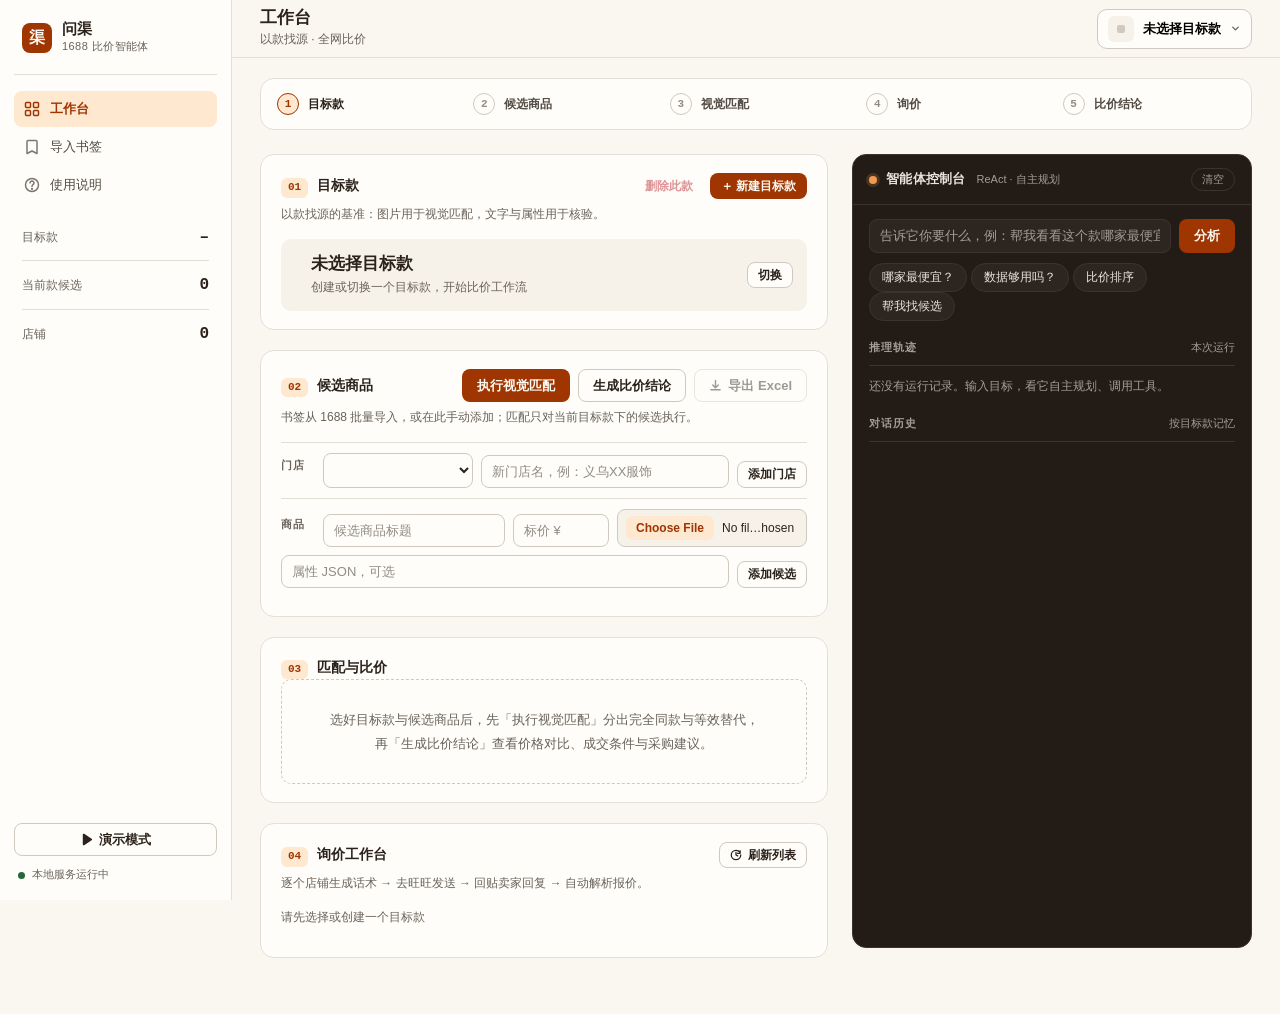
==== app/web/index.html @ e55020c5 "报价履约字段：现货状态 + 发货时效全链路 - Quote 新增 stock_status(in_stock/pre_sale/custom/unknown) 与 lead_time_hours；  " ====
<!DOCTYPE html>
<html lang="zh-CN">
<head>
<meta charset="utf-8">
<meta name="viewport" content="width=device-width, initial-scale=1">
<title>问渠 · 1688 比价智能体</title>
<style>
/* ============ 设计令牌：暖纸 / 暖墨 / 赭金 ============ */
:root {
  --paper:        oklch(97.8% 0.009 85);
  --surface:      oklch(99.3% 0.005 85);
  --surface-2:    oklch(96.3% 0.012 85);
  --ink:          oklch(26% 0.018 60);
  --ink-2:        oklch(42% 0.016 65);
  --muted:        oklch(50% 0.014 70);
  --faint:        oklch(64% 0.012 75);
  --border:       oklch(90.5% 0.013 80);
  --border-strong:oklch(84% 0.016 78);

  --accent:       oklch(56% 0.17 42);
  --accent-deep:  oklch(48% 0.15 40);
  --accent-soft:  oklch(94.5% 0.04 72);

  --gold-deep:    oklch(50% 0.11 75);
  --gold-soft:    oklch(94% 0.05 85);
  --ochre-deep:   oklch(50% 0.10 62);
  --ochre-soft:   oklch(94% 0.045 80);
  --leaf-deep:    oklch(46% 0.10 152);
  --leaf-soft:    oklch(93.5% 0.05 152);
  --danger:       oklch(50% 0.19 25);
  --danger-soft:  oklch(94% 0.05 25);

  --console-bg:     oklch(23% 0.014 60);
  --console-surface:oklch(27.5% 0.015 60);
  --console-border: oklch(33% 0.014 60);
  --console-ink:    oklch(92% 0.01 80);
  --console-muted:  oklch(70% 0.012 75);
  --console-accent: oklch(76% 0.14 58);

  --font-sans:  -apple-system, BlinkMacSystemFont, "Segoe UI", "PingFang SC", "Hiragino Sans GB", "Microsoft YaHei", "Noto Sans SC", sans-serif;
  --font-serif: "Noto Serif SC", "Source Han Serif SC", "Songti SC", "STSong", Georgia, "Times New Roman", serif;
  --font-mono:  "IBM Plex Mono", "SF Mono", ui-monospace, "Cascadia Mono", Consolas, "Courier New", monospace;

  --r-s: 6px; --r-m: 10px; --r-l: 14px;
  --shadow: 0 1px 2px oklch(26% 0.018 60 / .05), 0 4px 16px oklch(26% 0.018 60 / .06);
}

* { box-sizing: border-box; }
[hidden] { display: none !important; }
html { -webkit-font-smoothing: antialiased; text-rendering: optimizeLegibility; }
body {
  margin: 0; font-family: var(--font-sans); font-size: 14px; line-height: 1.6;
  background: var(--paper); color: var(--ink);
}
::selection { background: var(--accent-soft); }
:focus-visible { outline: 2px solid var(--accent); outline-offset: 2px; border-radius: 4px; }

/* ============ 侧栏 ============ */
.sidebar {
  position: fixed; inset: 0 auto 0 0; width: 232px; z-index: 40;
  background: var(--surface); border-right: 1px solid var(--border);
  display: flex; flex-direction: column; padding: 20px 14px 16px;
}
.brand { display: flex; align-items: center; gap: 10px; padding: 0 8px 18px; border-bottom: 1px solid var(--border); }
.brand-mark {
  width: 30px; height: 30px; border-radius: 8px; background: var(--accent-deep);
  color: oklch(98% 0.01 85); font-family: var(--font-serif); font-weight: 700; font-size: 16px;
  display: grid; place-items: center; flex: none;
}
.brand-name { font-size: 15px; font-weight: 700; letter-spacing: .01em; line-height: 1.2; }
.brand-sub { font-size: 11px; color: var(--muted); letter-spacing: .04em; }

.nav { display: flex; flex-direction: column; gap: 2px; margin-top: 16px; }
.nav-tab {
  display: flex; align-items: center; gap: 10px; width: 100%;
  padding: 9px 10px; border: 0; border-radius: 8px; background: none;
  font-family: var(--font-sans); font-size: 13px; color: var(--ink-2);
  cursor: pointer; text-align: left; transition: background .15s ease-out, color .15s ease-out;
}
.nav-tab svg { flex: none; opacity: .75; }
.nav-tab:hover { background: var(--surface-2); color: var(--ink); }
.nav-tab.active { background: var(--accent-soft); color: var(--accent-deep); font-weight: 600; }
.nav-tab.active svg { opacity: 1; }

.side-stats { margin-top: 22px; padding: 0 8px; display: grid; gap: 12px; }
.side-stat { display: flex; justify-content: space-between; align-items: baseline; padding-bottom: 10px; border-bottom: 1px solid var(--border); }
.side-stat:last-child { border-bottom: 0; padding-bottom: 0; }
.side-stat .k { font-size: 12px; color: var(--muted); }
.side-stat .v { font-family: var(--font-mono); font-size: 16px; font-weight: 600; font-variant-numeric: tabular-nums; }

.side-foot { margin-top: auto; display: grid; gap: 10px; }
.side-status { display: flex; align-items: center; gap: 7px; font-size: 11px; color: var(--muted); padding: 0 4px; }
.side-status .dot { width: 7px; height: 7px; border-radius: 50%; background: var(--leaf-deep); flex: none; }

/* ============ 主区骨架 ============ */
.main { margin-left: 232px; min-height: 100vh; display: flex; flex-direction: column; }
.topbar {
  position: sticky; top: 0; z-index: 30;
  display: flex; align-items: center; gap: 16px;
  height: 58px; padding: 0 28px;
  background: var(--paper); border-bottom: 1px solid var(--border);
}
.page-title { font-family: var(--font-serif); font-size: 17px; font-weight: 700; line-height: 1.2; }
.page-sub { font-size: 12px; color: var(--muted); margin-top: 1px; }
.topbar-right { margin-left: auto; display: flex; align-items: center; gap: 10px; }

/* 目标款切换器 */
.switcher { position: relative; }
.switcher-btn {
  display: flex; align-items: center; gap: 9px; max-width: 300px;
  background: var(--surface); border: 1px solid var(--border-strong); border-radius: var(--r-m);
  padding: 6px 10px; cursor: pointer; font-family: var(--font-sans);
  transition: border-color .15s ease-out;
}
.switcher-btn:hover { border-color: var(--accent); }
.switcher-thumb { width: 26px; height: 26px; border-radius: var(--r-s); overflow: hidden; background: var(--surface-2); flex: none; display: grid; place-items: center; }
.switcher-thumb img { width: 100%; height: 100%; object-fit: cover; }
.switcher-thumb i { width: 8px; height: 8px; border-radius: 2px; background: var(--border-strong); }
.switcher-name { font-size: 13px; font-weight: 600; white-space: nowrap; overflow: hidden; text-overflow: ellipsis; }
.switcher-caret { color: var(--muted); flex: none; }
.switcher-pop {
  position: absolute; top: calc(100% + 6px); right: 0; width: 320px; max-height: 380px; overflow: auto;
  background: var(--surface); border: 1px solid var(--border-strong); border-radius: var(--r-l);
  box-shadow: var(--shadow); padding: 6px; display: none; z-index: 50;
}
.switcher-pop.open { display: block; }
.ts-option {
  display: flex; align-items: center; gap: 10px; width: 100%;
  padding: 8px; border: 0; border-radius: 8px; background: none; cursor: pointer;
  font-family: var(--font-sans); text-align: left;
}
.ts-option:hover { background: var(--surface-2); }
.ts-option.on { background: var(--accent-soft); }
.ts-thumb { width: 34px; height: 34px; border-radius: var(--r-s); overflow: hidden; background: var(--surface-2); flex: none; display: grid; place-items: center; }
.ts-thumb img { width: 100%; height: 100%; object-fit: cover; }
.ts-thumb i { width: 9px; height: 9px; border-radius: 2px; background: var(--border-strong); }
.ts-name { font-size: 13px; font-weight: 600; flex: 1; white-space: nowrap; overflow: hidden; text-overflow: ellipsis; }
.ts-meta { font-size: 11px; color: var(--muted); flex: none; }
.ts-empty { padding: 14px; text-align: center; font-size: 12px; color: var(--muted); }
.ts-new { width: 100%; margin-top: 4px; }

/* ============ 流程步骤条 ============ */
.pipeline {
  display: flex; gap: 4px; margin: 20px 28px 0; padding: 6px;
  background: var(--surface); border: 1px solid var(--border); border-radius: var(--r-l);
}
.pipeline.is-hidden { display: none; }
.pipe-step {
  flex: 1; display: flex; align-items: center; gap: 9px; min-width: 0;
  padding: 8px 10px; border: 0; border-radius: var(--r-m); background: none;
  cursor: pointer; font-family: var(--font-sans); text-align: left;
  transition: background .15s ease-out;
}
.pipe-step:hover { background: var(--surface-2); }
.pipe-num {
  width: 22px; height: 22px; border-radius: 50%; flex: none;
  display: grid; place-items: center; font-family: var(--font-mono); font-size: 11px; font-weight: 600;
  border: 1.5px solid var(--border-strong); color: var(--faint);
}
.pipe-step.done .pipe-num { background: var(--accent-deep); border-color: var(--accent-deep); color: oklch(98% 0.01 85); }
.pipe-step.active .pipe-num { border-color: var(--accent-deep); color: var(--accent-deep); background: var(--accent-soft); }
.pipe-label { font-size: 12px; font-weight: 600; color: var(--ink-2); white-space: nowrap; }
.pipe-step.done .pipe-label, .pipe-step.active .pipe-label { color: var(--ink); }
.pipe-count { font-family: var(--font-mono); font-size: 11px; color: var(--muted); background: var(--surface-2); border-radius: var(--r-s); padding: 0 6px; font-variant-numeric: tabular-nums; }
.pipe-step.done .pipe-count { background: var(--accent-soft); color: var(--accent-deep); }

/* ============ 内容区 ============ */
.content { padding: 24px 28px 56px; flex: 1; }
.tab-content { display: none; }
.tab-content.active { display: block; animation: fade-in .18s ease-out; }
@keyframes fade-in { from { opacity: 0; transform: translateY(4px); } to { opacity: 1; transform: none; } }

.workbench-grid { display: grid; grid-template-columns: minmax(0, 1fr) 400px; gap: 24px; align-items: start; }
.work-col { display: grid; gap: 20px; min-width: 0; }

/* 工作分区 */
.zone { background: var(--surface); border: 1px solid var(--border); border-radius: var(--r-l); padding: 18px 20px; }
.zone-head { display: flex; align-items: center; gap: 12px; flex-wrap: wrap; }
.zone-title { display: flex; align-items: baseline; gap: 9px; font-size: 14px; font-weight: 700; }
.zone-index { font-family: var(--font-mono); font-size: 11px; font-weight: 600; color: var(--accent-deep); background: var(--accent-soft); border-radius: var(--r-s); padding: 1px 7px; }
.zone-actions { margin-left: auto; display: flex; gap: 8px; flex-wrap: wrap; }
.zone-hint { margin: 6px 0 14px; font-size: 12px; color: var(--muted); }

/* 目标款 */
.target-current { display: flex; align-items: center; gap: 16px; padding: 14px; background: var(--surface-2); border-radius: var(--r-m); }
.target-preview { flex: none; }
.target-preview .thumb { width: 60px; height: 60px; border-radius: 8px; object-fit: cover; border: 1px solid var(--border); display: block; }
.target-info { flex: 1; min-width: 0; }
.target-name { font-family: var(--font-serif); font-size: 17px; font-weight: 700; line-height: 1.3; }
.target-meta { font-size: 12px; color: var(--muted); margin-top: 3px; overflow: hidden; display: -webkit-box; -webkit-line-clamp: 2; -webkit-box-orient: vertical; }
.target-actions { display: flex; gap: 8px; flex: none; }

.nt-form { margin-top: 14px; border-top: 1px dashed var(--border-strong); padding-top: 16px; }
.nt-grid { display: grid; grid-template-columns: repeat(4, 1fr); gap: 12px; }
.nt-grid .span2 { grid-column: span 2; }
.nt-actions { display: flex; gap: 8px; margin-top: 14px; }

/* 表单 */
.field label, .row-label { display: block; font-size: 11px; font-weight: 600; letter-spacing: .05em; color: var(--muted); margin-bottom: 5px; }
input, textarea, select {
  width: 100%; padding: 8px 10px; font-family: var(--font-sans); font-size: 13px;
  color: var(--ink); background: var(--surface); border: 1px solid var(--border-strong); border-radius: 8px;
  transition: border-color .15s ease-out, box-shadow .15s ease-out;
}
input:focus, textarea:focus, select:focus { outline: none; border-color: var(--accent); box-shadow: 0 0 0 3px var(--accent-soft); }
input::placeholder, textarea::placeholder { color: var(--faint); }
input[type="file"] { padding: 6px 8px; font-size: 12px; background: var(--surface-2); }
input[type="file"]::file-selector-button {
  font-family: var(--font-sans); font-size: 12px; font-weight: 600; color: var(--accent-deep);
  background: var(--accent-soft); border: 0; border-radius: 6px; padding: 5px 10px; margin-right: 8px; cursor: pointer;
}
textarea { resize: vertical; }

.sub-row { display: flex; align-items: flex-end; gap: 8px; flex-wrap: wrap; padding: 10px 0; border-top: 1px solid var(--border); }
.sub-row:first-of-type { border-top: 0; }
.sub-row .row-label { padding-bottom: 8px; flex: none; width: 34px; }
.sub-row .grow { flex: 1; min-width: 130px; }
.sub-row .w-90 { width: 96px; flex: none; }
.sub-row .w-180 { width: 190px; flex: none; }
.sub-row select { width: auto; min-width: 150px; flex: none; }

/* 按钮 */
.btn {
  display: inline-flex; align-items: center; gap: 6px; justify-content: center;
  font-family: var(--font-sans); font-size: 13px; font-weight: 600; line-height: 1.2;
  padding: 8px 14px; border-radius: 8px; border: 1px solid transparent; cursor: pointer;
  transition: background .15s ease-out, border-color .15s ease-out, color .15s ease-out, opacity .15s ease-out;
  white-space: nowrap;
}
.btn.sm { padding: 5px 10px; font-size: 12px; }
.btn.primary { background: var(--accent-deep); color: oklch(98% 0.01 85); }
.btn.primary:hover { background: color-mix(in oklch, var(--accent-deep) 88%, black); }
.btn.default { background: var(--surface); border-color: var(--border-strong); color: var(--ink); }
.btn.default:hover { background: var(--surface-2); border-color: var(--muted); }
.btn.ghost { background: var(--accent-soft); color: var(--accent-deep); }
.btn.ghost:hover { background: color-mix(in oklch, var(--accent-soft) 80%, var(--accent)); }
.btn.danger-text { background: none; color: var(--danger); padding-left: 8px; padding-right: 8px; }
.btn.danger-text:hover { background: var(--danger-soft); }
.btn:disabled { opacity: .45; cursor: default; pointer-events: none; }

/* 进度 */
#progress { margin-top: 14px; }
.progress-track { background: var(--surface-2); border-radius: 99px; height: 6px; overflow: hidden; }
#progress-bar { background: var(--accent); height: 100%; width: 0%; transition: width .3s ease-out; border-radius: 99px; }
#progress-text { font-family: var(--font-mono); font-size: 11px; color: var(--muted); margin-top: 6px; font-variant-numeric: tabular-nums; }

/* 空状态 */
.empty {
  border: 1.5px dashed var(--border-strong); border-radius: var(--r-m);
  padding: 28px 20px; text-align: center; font-size: 13px; color: var(--muted); line-height: 1.8;
}

/* 表格（匹配结果 / 比价 / 询价共用） */
table { width: 100%; border-collapse: collapse; font-size: 13px; }
th, td { text-align: left; padding: 9px 10px; border-bottom: 1px solid var(--border); vertical-align: top; }
th { font-size: 11px; font-weight: 600; letter-spacing: .05em; color: var(--muted); white-space: nowrap; }
tr:last-child td { border-bottom: 0; }
tbody tr:hover { background: var(--surface-2); }
td { font-variant-numeric: tabular-nums; }

/* 匹配结果分组 */
.match-col { margin-top: 16px; }
.match-col:first-child { margin-top: 4px; }
.match-col h3 { font-size: 13px; margin: 0 0 8px; display: flex; align-items: center; gap: 8px; }
.match-col h3 .n { font-family: var(--font-mono); font-size: 11px; color: var(--muted); }
.match-card { display: flex; gap: 12px; align-items: flex-start; border: 1px solid var(--border); border-radius: var(--r-m); padding: 10px 12px; margin-bottom: 8px; background: var(--surface); transition: border-color .15s ease-out; }
.match-card:hover { border-color: var(--border-strong); }
.match-card img { width: 56px; height: 56px; object-fit: cover; border-radius: 8px; flex: none; border: 1px solid var(--border); }
.match-card .info { flex: 1; min-width: 0; }
.match-card .shop { font-weight: 600; font-size: 13px; display: flex; align-items: center; gap: 8px; flex-wrap: wrap; }
.match-card .shop .price { font-family: var(--font-mono); color: var(--accent-deep); font-weight: 700; }
.match-card .reason { color: var(--muted); font-size: 12px; margin-top: 5px; line-height: 1.7; }

.tag { display: inline-block; font-size: 11px; font-weight: 600; padding: 1px 8px; border-radius: var(--r-s); flex: none; }
.tag.exact { background: var(--gold-soft); color: var(--gold-deep); }
.tag.equiv { background: var(--ochre-soft); color: var(--ochre-deep); }
.tag.other { background: var(--surface-2); color: var(--muted); }

/* 比价表 */
.cmp-best td { background: var(--accent-soft); }
.cmp-best td:first-child { box-shadow: inset 3px 0 0 var(--accent-deep); }
.cmp-badge { display: inline-block; padding: 2px 9px; border-radius: 99px; font-size: 11px; font-weight: 600; white-space: nowrap; }
.cmp-badge.ok { background: var(--leaf-soft); color: var(--leaf-deep); }
.cmp-badge.warn { background: var(--ochre-soft); color: var(--ochre-deep); }
.cmp-cond { font-family: var(--font-mono); font-size: 11.5px; line-height: 1.9; color: var(--ink-2); }

/* 状态药丸（询价） */
.status { display: inline-block; font-size: 11px; font-weight: 600; padding: 2px 10px; border-radius: 99px; white-space: nowrap; }
.status.pending { background: var(--surface-2); color: var(--muted); }
.status.draft { background: var(--accent-soft); color: var(--accent-deep); }
.status.sent { background: var(--ochre-soft); color: var(--ochre-deep); }
.status.replied { background: var(--gold-soft); color: var(--gold-deep); }
.status.quoted { background: var(--leaf-soft); color: var(--leaf-deep); }
.status.closed { background: var(--surface-2); color: var(--faint); }

pre { background: var(--surface-2); border: 1px solid var(--border); border-radius: 8px; padding: 10px 12px; font-family: var(--font-mono); font-size: 12px; line-height: 1.7; overflow: auto; white-space: pre-wrap; word-break: break-word; margin: 0; color: var(--ink-2); }
.muted { color: var(--muted); font-size: 12px; }
code { font-family: var(--font-mono); }

/* ============ 智能体控制台（深色终端） ============ */
.console {
  position: sticky; top: 82px;
  height: calc(100vh - 106px);
  display: flex; flex-direction: column;
  background: var(--console-bg); border: 1px solid var(--console-border); border-radius: var(--r-l);
  overflow: hidden;
}
.console-head {
  display: flex; align-items: center; gap: 9px;
  padding: 13px 16px; border-bottom: 1px solid var(--console-border); flex: none;
}
.console-dot { width: 8px; height: 8px; border-radius: 50%; background: var(--console-accent); flex: none; box-shadow: 0 0 0 3px oklch(76% 0.14 58 / .18); }
.console-title { font-size: 13px; font-weight: 700; color: var(--console-ink); letter-spacing: .02em; }
.console-sub { font-size: 11px; color: var(--console-muted); font-weight: 400; margin-left: 2px; }
.console-clear {
  margin-left: auto; font-family: var(--font-sans); font-size: 11px; color: var(--console-muted);
  background: none; border: 1px solid var(--console-border); border-radius: 99px; padding: 3px 10px; cursor: pointer;
  transition: color .15s ease-out, border-color .15s ease-out;
}
.console-clear:hover { color: var(--console-ink); border-color: var(--console-muted); }

.console-body { flex: 1; overflow-y: auto; padding: 14px 16px 18px; scrollbar-width: thin; scrollbar-color: var(--console-border) transparent; }
.console-body::-webkit-scrollbar { width: 8px; }
.console-body::-webkit-scrollbar-thumb { background: var(--console-border); border-radius: 4px; }

.console-goal { display: flex; gap: 8px; }
.console-goal input {
  flex: 1; background: var(--console-surface); border: 1px solid var(--console-border);
  color: var(--console-ink); font-size: 13px;
}
.console-goal input::placeholder { color: var(--console-muted); }
.console-goal input:focus { border-color: var(--console-accent); box-shadow: 0 0 0 3px oklch(76% 0.14 58 / .15); }
.console-goal .btn.primary { flex: none; }

.console-chips { margin-top: 10px; }
.chip {
  display: inline-block; background: var(--console-surface); color: var(--console-ink);
  border: 1px solid var(--console-border); border-radius: 99px; padding: 4px 12px;
  font-size: 12px; cursor: pointer; transition: border-color .15s ease-out, color .15s ease-out;
}
.chip:hover { border-color: var(--console-accent); color: var(--console-accent); }

.console-sec {
  display: flex; align-items: baseline; gap: 8px;
  font-size: 11px; font-weight: 600; letter-spacing: .08em; color: var(--console-muted);
  margin: 18px 0 10px; padding-bottom: 8px; border-bottom: 1px solid var(--console-border);
}
.console-sec .console-sec-sub { font-weight: 400; letter-spacing: 0; margin-left: auto; }

#agent-trace:empty::after { content: "还没有运行记录。输入目标，看它自主规划、调用工具。"; display: block; font-size: 12px; color: var(--console-muted); line-height: 1.8; }

.trace-step { border-left: 2px solid var(--console-accent); padding: 2px 0 2px 12px; margin-bottom: 14px; animation: fade-in .2s ease-out; }
.trace-step .rnd { font-family: var(--font-mono); font-size: 10px; font-weight: 700; color: var(--console-accent); letter-spacing: .1em; }
.trace-label { display: inline-block; font-family: var(--font-mono); font-size: 10px; font-weight: 700; color: var(--console-muted); letter-spacing: .12em; margin-right: 8px; }
.trace-thought { color: var(--console-ink); margin: 6px 0; font-size: 13px; line-height: 1.75; }
.trace-tool { font-family: var(--font-mono); font-size: 12px; color: var(--console-accent); background: var(--console-surface); border: 1px solid var(--console-border); border-radius: var(--r-s); padding: 4px 10px; margin: 6px 0; display: inline-block; }
.trace-tool .raw { color: var(--console-muted); margin-left: 6px; }
.trace-args { font-family: var(--font-mono); font-size: 11px; color: var(--console-muted); margin: 4px 0; word-break: break-all; }
.trace-obs { background: var(--console-surface); border: 1px solid var(--console-border); border-radius: var(--r-s); padding: 8px 10px; font-family: var(--font-mono); font-size: 11px; line-height: 1.7; color: var(--console-muted); max-height: 160px; overflow: auto; white-space: pre-wrap; word-break: break-all; margin-top: 6px; }
.agent-final { background: color-mix(in oklch, var(--console-accent) 12%, var(--console-bg)); border: 1px solid color-mix(in oklch, var(--console-accent) 35%, var(--console-bg)); border-radius: var(--r-m); padding: 12px 14px; margin-top: 6px; }
.agent-final .trace-label { color: var(--console-accent); }
.agent-final .final-body { color: var(--console-ink); font-size: 13px; line-height: 1.8; margin-top: 6px; }
.trace-usage { font-family: var(--font-mono); font-size: 11px; color: var(--console-muted); margin-top: 10px; }

/* Markdown 渲染（深色底） */
.md-h { font-weight: 700; margin: 10px 0 4px; color: var(--console-ink); }
.md-pre { background: var(--console-surface); border: 1px solid var(--console-border); border-radius: var(--r-s); padding: 8px 10px; overflow: auto; font-size: 12px; margin: 6px 0; color: var(--console-ink); }
.md-code { background: var(--console-surface); color: var(--console-accent); padding: 1px 6px; border-radius: 4px; font-size: 12px; }
a { color: var(--accent); }
.agent-final a, .trace-thought a { color: var(--console-accent); }
table.md-tbl { margin: 8px 0; font-size: 12px; }
table.md-tbl th { color: var(--console-muted); border-bottom: 1px solid var(--console-border); }
table.md-tbl td { border-bottom: 1px solid var(--console-border); color: var(--console-ink); }

/* 历史 */
.hist-item { border-bottom: 1px solid var(--console-border); padding: 8px 0; }
.hist-item:last-child { border-bottom: 0; }
.hist-summary { cursor: pointer; font-size: 12px; color: var(--console-ink); list-style: none; display: flex; align-items: baseline; gap: 8px; }
.hist-summary::-webkit-details-marker { display: none; }
.hist-summary::before { content: "▸"; color: var(--console-muted); font-size: 10px; transition: transform .15s ease-out; flex: none; }
.hist-item[open] .hist-summary::before { transform: rotate(90deg); }
.hist-goal { font-weight: 600; overflow: hidden; white-space: nowrap; text-overflow: ellipsis; }
.hist-meta { font-family: var(--font-mono); font-size: 10px; color: var(--console-muted); flex: none; margin-left: auto; }
.hist-body { font-size: 12px; color: var(--console-muted); padding: 8px 0 4px 14px; line-height: 1.8; white-space: pre-wrap; }

/* ============ 导入 / 说明页 ============ */
.page { max-width: 780px; }
.page-head h2 { font-family: var(--font-serif); font-size: 24px; font-weight: 700; margin: 8px 0 6px; }
.page-head p { font-size: 13px; color: var(--muted); margin: 0 0 8px; max-width: 62ch; }

.guide { margin-top: 20px; }
.guide-step { display: grid; grid-template-columns: 56px 1fr; gap: 18px; padding: 22px 0; border-bottom: 1px solid var(--border); }
.guide-step:last-child { border-bottom: 0; }
.guide-num { font-family: var(--font-serif); font-size: 30px; font-weight: 700; color: var(--accent-deep); line-height: 1; }
.guide-step h3 { font-size: 14px; font-weight: 700; margin: 2px 0 8px; }
.guide-step p { font-size: 13px; color: var(--ink-2); margin: 6px 0; line-height: 1.8; }
.guide-step .muted { font-size: 12px; }
.guide-step select { max-width: 340px; }
.guide-step textarea { margin-top: 8px; }

.bm-btn {
  display: inline-flex; align-items: center; gap: 8px; margin: 6px 0 4px;
  background: var(--accent-deep); color: oklch(98% 0.01 85); text-decoration: none;
  font-size: 13px; font-weight: 600; padding: 10px 18px; border-radius: var(--r-m);
  transition: background .15s ease-out;
}
.bm-btn:hover { background: color-mix(in oklch, var(--accent-deep) 88%, black); }
.bm-btn:active { transform: translateY(1px); }

.check { display: flex; align-items: center; gap: 8px; font-size: 13px; color: var(--ink-2); margin: 12px 0 4px; cursor: pointer; }
.check input { width: auto; }

.video-empty {
  border: 1.5px dashed var(--border-strong); border-radius: var(--r-l);
  padding: 44px 20px; text-align: center; color: var(--muted); margin-top: 12px;
}
.video-empty .t { font-size: 13px; font-weight: 600; }
.video-empty .s { font-size: 12px; margin-top: 6px; }

.tut-list { counter-reset: tut; list-style: none; margin: 10px 0 0; padding: 0; }
.tut-list li { counter-increment: tut; position: relative; padding: 7px 0 7px 40px; font-size: 13px; color: var(--ink-2); line-height: 1.7; }
.tut-list li::before {
  content: counter(tut); position: absolute; left: 0; top: 9px;
  width: 22px; height: 22px; border-radius: 50%; background: var(--accent-soft); color: var(--accent-deep);
  font-family: var(--font-mono); font-size: 11px; font-weight: 700; display: grid; place-items: center;
}
.tut-list b { color: var(--ink); }

.tut-block { margin-top: 28px; }
.tut-block h3 { font-size: 14px; font-weight: 700; display: flex; align-items: center; gap: 9px; }
.tut-block h3 .zone-index { font-family: var(--font-mono); font-size: 11px; font-weight: 600; color: var(--accent-deep); background: var(--accent-soft); border-radius: var(--r-s); padding: 1px 7px; }

/* ============ 响应式 ============ */
@media (max-width: 1240px) { .workbench-grid { grid-template-columns: minmax(0, 1fr) 350px; } }
@media (max-width: 1100px) {
  .workbench-grid { grid-template-columns: 1fr; }
  .console { position: static; height: auto; max-height: 640px; }
}
@media (max-width: 920px) {
  .sidebar { position: static; width: auto; flex-direction: row; align-items: center; gap: 14px; padding: 10px 16px; overflow-x: auto; }
  .brand { border-bottom: 0; padding: 0; flex: none; }
  .nav { flex-direction: row; margin-top: 0; flex: none; }
  .nav-tab { white-space: nowrap; }
  .side-stats, .side-foot { display: none; }
  .main { margin-left: 0; }
  .topbar, .pipeline, .content { margin-left: 0; padding-left: 16px; padding-right: 16px; }
  .topbar { padding: 0 16px; }
  .nt-grid { grid-template-columns: 1fr 1fr; }
  .nt-grid .span2 { grid-column: span 2; }
}
@media (max-width: 640px) {
  .nt-grid { grid-template-columns: 1fr; }
  .nt-grid .span2 { grid-column: span 1; }
  .pipeline { flex-wrap: wrap; }
  .pipe-step { flex: 1 1 44%; }
  .target-current { flex-wrap: wrap; }
}
</style>
</head>
<body>

<!-- ============ 侧栏 ============ -->
<aside class="sidebar">
  <div class="brand">
    <div class="brand-mark">渠</div>
    <div>
      <div class="brand-name">问渠</div>
      <div class="brand-sub">1688 比价智能体</div>
    </div>
  </div>
  <nav class="nav">
    <button type="button" class="nav-tab active" data-tab="home" onclick="showTab('home')">
      <svg width="16" height="16" viewBox="0 0 16 16" fill="none" stroke="currentColor" stroke-width="1.5" stroke-linecap="round" stroke-linejoin="round"><rect x="1.5" y="1.5" width="5" height="5" rx="1"/><rect x="9.5" y="1.5" width="5" height="5" rx="1"/><rect x="1.5" y="9.5" width="5" height="5" rx="1"/><rect x="9.5" y="9.5" width="5" height="5" rx="1"/></svg>
      工作台
    </button>
    <button type="button" class="nav-tab" data-tab="import" onclick="showTab('import')">
      <svg width="16" height="16" viewBox="0 0 16 16" fill="none" stroke="currentColor" stroke-width="1.5" stroke-linecap="round" stroke-linejoin="round"><path d="M4 1.5h8a1 1 0 0 1 1 1V14.5l-5-2.5L3 14.5V2.5a1 1 0 0 1 1-1Z"/></svg>
      导入书签
    </button>
    <button type="button" class="nav-tab" data-tab="tutorial" onclick="showTab('tutorial')">
      <svg width="16" height="16" viewBox="0 0 16 16" fill="none" stroke="currentColor" stroke-width="1.5" stroke-linecap="round" stroke-linejoin="round"><circle cx="8" cy="8" r="6.5"/><path d="M6 6a2 2 0 1 1 3 1.7c-.7.4-1 1-1 1.8"/><circle cx="8" cy="12" r=".4" fill="currentColor"/></svg>
      使用说明
    </button>
  </nav>
  <div class="side-stats">
    <div class="side-stat"><span class="k">目标款</span><span class="v" id="stat-targets">–</span></div>
    <div class="side-stat"><span class="k">当前款候选</span><span class="v" id="stat-products">–</span></div>
    <div class="side-stat"><span class="k">店铺</span><span class="v" id="stat-shops">–</span></div>
  </div>
  <div class="side-foot">
    <button type="button" class="btn default" onclick="showDemo()">
      <svg width="13" height="13" viewBox="0 0 14 14" fill="currentColor"><path d="M3 1.8a1 1 0 0 1 1.5-.87l8 5.2a1 1 0 0 1 0 1.74l-8 5.2A1 1 0 0 1 3 12.2V1.8Z"/></svg>
      演示模式
    </button>
    <div class="side-status"><span class="dot"></span>本地服务运行中</div>
  </div>
</aside>

<!-- ============ 主区 ============ -->
<div class="main">
  <header class="topbar">
    <div>
      <div class="page-title" id="page-title">工作台</div>
      <div class="page-sub" id="page-sub">以款找源 · 全网比价</div>
    </div>
    <div class="topbar-right">
      <div class="switcher">
        <button type="button" class="switcher-btn" id="btn-switch" onclick="toggleSwitcher()" aria-haspopup="listbox">
          <span class="switcher-thumb" id="switcher-thumb"><i></i></span>
          <span class="switcher-name" id="switcher-name">未选择目标款</span>
          <svg class="switcher-caret" width="11" height="11" viewBox="0 0 12 12" fill="none" stroke="currentColor" stroke-width="1.5" stroke-linecap="round" stroke-linejoin="round"><path d="m3 4.5 3 3 3-3"/></svg>
        </button>
        <div class="switcher-pop" id="switcher-pop" role="listbox">
          <div id="switcher-options"></div>
          <button type="button" class="btn ghost sm ts-new" onclick="toggleSwitcher(false); openNewTargetForm()">＋ 新建目标款</button>
        </div>
      </div>
    </div>
  </header>

  <!-- 流程步骤条 -->
  <nav class="pipeline" id="pipeline">
    <button type="button" class="pipe-step" data-zone="zone-target"><span class="pipe-num">1</span><span class="pipe-label">目标款</span><span class="pipe-count" id="pipe-c1"></span></button>
    <button type="button" class="pipe-step" data-zone="zone-candidates"><span class="pipe-num">2</span><span class="pipe-label">候选商品</span><span class="pipe-count" id="pipe-c2"></span></button>
    <button type="button" class="pipe-step" data-zone="zone-result"><span class="pipe-num">3</span><span class="pipe-label">视觉匹配</span><span class="pipe-count" id="pipe-c3"></span></button>
    <button type="button" class="pipe-step" data-zone="zone-inquiry"><span class="pipe-num">4</span><span class="pipe-label">询价</span><span class="pipe-count" id="pipe-c4"></span></button>
    <button type="button" class="pipe-step" data-zone="zone-result"><span class="pipe-num">5</span><span class="pipe-label">比价结论</span><span class="pipe-count" id="pipe-c5"></span></button>
  </nav>

  <main class="content">

    <!-- ================= Tab: 工作台 ================= -->
    <div id="tab-home" class="tab-content active">
      <div class="workbench-grid">
        <div class="work-col">

          <!-- 01 目标款 -->
          <section class="zone" id="zone-target">
            <div class="zone-head">
              <div class="zone-title"><span class="zone-index">01</span>目标款</div>
              <div class="zone-actions">
                <button type="button" class="btn danger-text sm" id="btn-delete-target" onclick="deleteCurrentTarget()" disabled>删除此款</button>
                <button type="button" class="btn primary sm" id="btn-new-target" onclick="openNewTargetForm()">＋ 新建目标款</button>
              </div>
            </div>
            <p class="zone-hint">以款找源的基准：图片用于视觉匹配，文字与属性用于核验。</p>
            <div class="target-current">
              <div class="target-preview" id="target-preview"></div>
              <div class="target-info">
                <div class="target-name" id="target-name">未选择目标款</div>
                <div class="target-meta" id="target-meta">创建或切换一个目标款，开始比价工作流</div>
              </div>
              <div class="target-actions">
                <button type="button" class="btn default sm" onclick="toggleSwitcher(true)">切换</button>
              </div>
            </div>
            <div class="nt-form" id="new-target-form" hidden>
              <div class="nt-grid">
                <div class="field"><label>名称</label><input id="ts-name" placeholder="例：280g 纯棉落肩卫衣-藏青"></div>
                <div class="field"><label>品类</label><input id="ts-cat" placeholder="衬衫/卫衣/牛仔裤" value="衬衫"></div>
                <div class="field"><label>参考价（元，可选）</label><input id="ts-ref" type="number" step="0.01"></div>
                <div class="field"><label>目标款图片</label><input id="ts-image" type="file" accept="image/*"></div>
                <div class="field span2"><label>文字描述（面料 / 克重 / 版型 / 尺码）</label><textarea id="ts-desc" rows="2" placeholder="纯棉 280g 落肩 宽松版型 S-XXL"></textarea></div>
                <div class="field span2"><label>结构化属性（JSON）</label><input id="ts-attr" placeholder='{"面料":"纯棉","克重":"280g"}'></div>
              </div>
              <div class="nt-actions">
                <button type="button" class="btn primary" onclick="createTarget()">创建目标款</button>
                <button type="button" class="btn default" onclick="toggleTargetForm(false)">取消</button>
              </div>
            </div>
          </section>

          <!-- 02 候选商品 -->
          <section class="zone" id="zone-candidates">
            <div class="zone-head">
              <div class="zone-title"><span class="zone-index">02</span>候选商品</div>
              <div class="zone-actions">
                <button type="button" class="btn primary" id="btn-match" onclick="runMatch()">执行视觉匹配</button>
                <button type="button" class="btn default" id="btn-compare" onclick="runComparison()">生成比价结论</button>
                <button type="button" class="btn default" id="btn-export" onclick="exportComparison()" disabled>
                  <svg width="13" height="13" viewBox="0 0 14 14" fill="none" stroke="currentColor" stroke-width="1.5" stroke-linecap="round" stroke-linejoin="round"><path d="M7 1.5v8m0 0L4 6.5m3 3 3-3M2 11.5h10"/></svg>
                  导出 Excel
                </button>
              </div>
            </div>
            <p class="zone-hint">书签从 1688 批量导入，或在此手动添加；匹配只对当前目标款下的候选执行。</p>
            <div class="sub-row">
              <span class="row-label">门店</span>
              <select id="shop-select"></select>
              <input id="shop-name" class="grow" placeholder="新门店名，例：义乌XX服饰">
              <button type="button" class="btn default sm" onclick="createShop()">添加门店</button>
            </div>
            <div class="sub-row">
              <span class="row-label">商品</span>
              <input id="prod-title" class="grow" placeholder="候选商品标题">
              <input id="prod-price" class="w-90" type="number" step="0.01" placeholder="标价 ¥">
              <input id="prod-image" class="w-180" type="file" accept="image/*">
              <input id="prod-attr" class="grow" placeholder='属性 JSON，可选'>
              <button type="button" class="btn default sm" onclick="createProduct()">添加候选</button>
            </div>
            <div id="progress" style="display:none">
              <div class="progress-track"><div id="progress-bar"></div></div>
              <div id="progress-text"></div>
            </div>
          </section>

          <!-- 03 匹配与比价 -->
          <section class="zone" id="zone-result">
            <div class="zone-head">
              <div class="zone-title"><span class="zone-index">03</span>匹配与比价</div>
            </div>
            <div id="result">
              <div class="empty">选好目标款与候选商品后，先「执行视觉匹配」分出完全同款与等效替代，<br>再「生成比价结论」查看价格对比、成交条件与采购建议。</div>
            </div>
          </section>

          <!-- 04 询价工作台 -->
          <section class="zone" id="zone-inquiry">
            <div class="zone-head">
              <div class="zone-title"><span class="zone-index">04</span>询价工作台</div>
              <div class="zone-actions">
                <button type="button" class="btn default sm" onclick="refreshInquiries()">
                  <svg width="12" height="12" viewBox="0 0 14 14" fill="none" stroke="currentColor" stroke-width="1.5" stroke-linecap="round" stroke-linejoin="round"><path d="M12.5 7A5.5 5.5 0 1 1 7 1.5c2 0 3.7 1 4.7 2.5M7 4v3l2 1"/><path d="M11.7 1.5v3h-3" transform="translate(0 .5)"/></svg>
                  刷新列表
                </button>
              </div>
            </div>
            <p class="zone-hint">逐个店铺生成话术 → 去旺旺发送 → 回贴卖家回复 → 自动解析报价。</p>
            <div id="workbench"></div>
          </section>

        </div>

        <!-- 智能体控制台 -->
        <aside class="console">
          <div class="console-head">
            <span class="console-dot"></span>
            <span class="console-title">智能体控制台</span>
            <span class="console-sub">ReAct · 自主规划</span>
            <button type="button" class="console-clear" onclick="clearAgentHistory()">清空</button>
          </div>
          <div class="console-body">
            <div class="console-goal">
              <input id="agent-goal" placeholder="告诉它你要什么，例：帮我看看这个款哪家最便宜、有什么风险"
                     onkeydown="if(event.key==='Enter')runAgent()">
              <button type="button" class="btn primary" id="btn-agent" onclick="runAgent()">分析</button>
            </div>
            <div class="list console-chips">
              <span class="chip" onclick="setGoal('帮我分析这个款哪家最便宜，给出采购建议')">哪家最便宜？</span>
              <span class="chip" onclick="setGoal('这个款的数据够不够做比价？有什么问题')">数据够用吗？</span>
              <span class="chip" onclick="setGoal('找出同款，并按价格排序，告诉我能省多少')">比价排序</span>
              <span class="chip" onclick="setGoal('候选商品太少了，帮我生成1688搜索链接，教我怎么导入')">帮我找候选</span>
            </div>
            <div class="console-sec"><span>推理轨迹</span><span class="console-sec-sub">本次运行</span></div>
            <div id="agent-trace"></div>
            <div class="console-sec"><span>对话历史</span><span class="console-sec-sub">按目标款记忆</span></div>
            <div id="agent-history"></div>
          </div>
        </aside>
      </div>
    </div>

    <!-- ================= Tab: 导入书签 ================= -->
    <div id="tab-import" class="tab-content">
      <div class="page">
        <div class="page-head">
          <h2>导入书签</h2>
          <p>在 1688 页面点一下书签，自动抓取标题、主图、价格、店铺并入库。支持搜索列表页批量导入与商品详情页单条导入。</p>
        </div>
        <div class="guide">
          <div class="guide-step">
            <div class="guide-num">0</div>
            <div>
              <h3>选择要导入到哪个目标款</h3>
              <select id="target-select-import"></select>
              <label class="check"><input type="checkbox" id="create-new-target"><span>将此页商品设为<b>新目标款</b>（面试演示用）</span></label>
              <p class="muted">勾选后，在详情页点书签会先创建新目标款，再把当前商品挂到其下。</p>
            </div>
          </div>
          <div class="guide-step">
            <div class="guide-num">1</div>
            <div>
              <h3>把书签拖到浏览器书签栏</h3>
              <a id="bm-btn" class="bm-btn" href="#" onclick="return false;">
                <svg width="14" height="14" viewBox="0 0 16 16" fill="none" stroke="currentColor" stroke-width="1.5" stroke-linecap="round" stroke-linejoin="round"><path d="M8 2v8m0 0L5 7m3 3 3-3M2.5 12.5h11"/></svg>
                导入 1688 商品
              </a>
              <p class="muted">拖不动就右键「复制链接地址」，手动新建书签并粘贴。</p>
            </div>
          </div>
          <div class="guide-step">
            <div class="guide-num">2</div>
            <div>
              <h3>在 1688 页面点击书签</h3>
              <p><b>方式 A（批量，推荐）</b>：在搜索列表页 <code>s.1688.com/selloffer/…</code> 点书签 → 抓取全页商品 → 批量导入。</p>
              <p><b>方式 B（单条）</b>：在商品详情页 <code>detail.1688.com/offer/…</code> 点书签 → 导入当前商品。</p>
            </div>
          </div>
          <div class="guide-step">
            <div class="guide-num">…</div>
            <div>
              <h3>排查：书签源码</h3>
              <p class="muted">如需手动新建书签，把下面代码作为书签 URL：</p>
              <textarea id="bm-code" rows="8" readonly></textarea>
            </div>
          </div>
        </div>
      </div>
    </div>

    <!-- ================= Tab: 使用说明 ================= -->
    <div id="tab-tutorial" class="tab-content">
      <div class="page">
        <div class="page-head">
          <h2>使用说明</h2>
          <p>四步走完一次完整的以款找源：建目标款 → 导入候选 → 匹配 → 比价询价。</p>
        </div>

        <div class="tut-block">
          <h3><span class="zone-index">01</span>快速上手</h3>
          <ol class="tut-list">
            <li><b>创建目标款</b>：工作台「＋ 新建目标款」，填名称并上传图片（视觉匹配必选）。</li>
            <li><b>导入候选</b>：切到「导入书签」页拿书签，去 1688 搜索页或详情页点一下。</li>
            <li><b>执行匹配</b>：回到工作台点「执行视觉匹配」，候选被分为完全同款 / 等效替代 / 已排除。</li>
            <li><b>比价询价</b>：「生成比价结论」看价格与成交条件；询价工作台逐家出话术、回贴报价。</li>
          </ol>
        </div>

        <div class="tut-block">
          <h3><span class="zone-index">02</span>演示视频</h3>
          <div class="video-empty">
            <div class="t">演示视频待录制</div>
            <div class="s">将覆盖：创建目标款 · 书签导入 · 视觉匹配 · 询价比价</div>
          </div>
        </div>

        <div class="tut-block">
          <h3><span class="zone-index">03</span>面试场景应对</h3>
          <p class="muted" style="font-size:12px;margin:6px 0 0">面试官给出任何商品时，全程动态响应，无需提前准备：</p>
          <ol class="tut-list">
            <li>打开该商品的 1688 详情页。</li>
            <li>在「导入书签」页勾选「将此页商品设为新目标款」。</li>
            <li>点书签 → 自动创建目标款并导入该商品。</li>
            <li>再搜同类关键词，点书签批量导入候选。</li>
            <li>回工作台点「执行视觉匹配」→ 出分层结果，继续比价与询价。</li>
          </ol>
        </div>
      </div>
    </div>

  </main>
</div>

<script>
// ================= Tab 切换 =================
function showTab(name) {
  document.querySelectorAll('.tab-content').forEach(el => el.classList.remove('active'));
  document.querySelectorAll('.nav-tab').forEach(el => el.classList.remove('active'));
  const tabEl = document.getElementById('tab-' + name);
  if (tabEl) tabEl.classList.add('active');
  const navEl = document.querySelector('.nav-tab[data-tab="' + name + '"]');
  if (navEl) navEl.classList.add('active');
  const titles = {
    home: ['工作台', '以款找源 · 全网比价'],
    import: ['导入书签', '从 1688 页面一键抓取候选'],
    tutorial: ['使用说明', '快速上手与面试演示'],
  };
  const t = titles[name] || titles.home;
  document.getElementById('page-title').textContent = t[0];
  document.getElementById('page-sub').textContent = t[1];
  document.getElementById('pipeline').classList.toggle('is-hidden', name !== 'home');
  if (name === 'import') refreshImportTargets(currentTargetId);
  window.scrollTo({ top: 0 });
}

let currentTargetId = null;
let currentTarget = null;
let shops = [];
let inquiries = [];
let targetsCount = 0;
let lastMatchResult = null;
let importCurrentTargetId = null;

async function api(path, opts={}) {
  let r;
  try {
    r = await fetch(path, {headers:{'Content-Type':'application/json'}, ...opts});
  } catch (e) {
    return { error: '网络请求失败：' + (e && e.message ? e.message : e) };
  }
  let d = null;
  try { d = await r.json(); } catch (e) { d = null; }
  if (!r.ok || d === null) {
    const detail = (d && d.error) ? '：' + d.error : '';
    return { error: `服务端错误（HTTP ${r.status}）${detail}` };
  }
  return d;
}
async function apiForm(path, formData) {
  const r = await fetch(path, {method:'POST', body: formData});
  return r.json();
}

// ================= 目标款 =================
async function refreshTargets() {
  const ts = await api('/api/targets');
  if (!Array.isArray(ts)) return;
  targetsCount = ts.length || 0;
  const statEl = document.getElementById('stat-targets');
  if (statEl) statEl.textContent = targetsCount;

  // 顶栏切换器列表
  const pop = document.getElementById('switcher-options');
  if (pop) {
    pop.innerHTML = ts.length ? ts.map(t => `
      <button type="button" class="ts-option ${t.id===currentTargetId?'on':''}" onclick="selectTarget('${t.id}')">
        <span class="ts-thumb">${t.image_paths && t.image_paths.length ? `<img src="${t.image_paths[0]}" alt="">` : '<i></i>'}</span>
        <span class="ts-name">${escapeHtml(t.name)}</span>
        <span class="ts-meta">${escapeHtml(t.category || '')}</span>
      </button>`).join('') : '<div class="ts-empty">还没有目标款，先创建一个</div>';
  }

  // 当前目标款展示
  const mine = ts.find(t=>t.id===currentTargetId);
  currentTarget = mine || null;
  const nameEl = document.getElementById('target-name');
  const metaEl = document.getElementById('target-meta');
  const prevEl = document.getElementById('target-preview');
  const delBtn = document.getElementById('btn-delete-target');
  const swName = document.getElementById('switcher-name');
  const swThumb = document.getElementById('switcher-thumb');
  if (mine) {
    if (nameEl) nameEl.textContent = mine.name;
    if (metaEl) {
      const bits = [];
      if (mine.category) bits.push(mine.category);
      if (mine.reference_price != null) bits.push('参考价 ¥' + Number(mine.reference_price).toFixed(2));
      if (mine.description) bits.push(mine.description);
      metaEl.textContent = bits.join(' · ') || '—';
    }
    if (prevEl) prevEl.innerHTML = (mine.image_paths && mine.image_paths.length) ? `<img class="thumb" src="${mine.image_paths[0]}" alt="目标款图">` : '';
    if (delBtn) delBtn.disabled = false;
    if (swName) swName.textContent = mine.name;
    if (swThumb) swThumb.innerHTML = (mine.image_paths && mine.image_paths.length) ? `<img src="${mine.image_paths[0]}" alt="">` : '<i></i>';
  } else {
    if (nameEl) nameEl.textContent = '未选择目标款';
    if (metaEl) metaEl.textContent = '创建或切换一个目标款，开始比价工作流';
    if (prevEl) prevEl.innerHTML = '';
    if (delBtn) delBtn.disabled = true;
    if (swName) swName.textContent = '未选择目标款';
    if (swThumb) swThumb.innerHTML = '<i></i>';
  }
  updatePipeline();
}

function deleteCurrentTarget() {
  if (!currentTargetId || !currentTarget) return;
  deleteTarget(currentTargetId, currentTarget.name || '');
}

async function deleteTarget(id, name) {
  if (!confirm('确定删除目标款《' + name + '》？\n\n该目标款下的所有候选商品、询价和报价都会被一并删除，且无法恢复。')) return;
  const r = await api(`/api/targets/${id}`, {method:'DELETE'});
  if (r.ok) {
    const d = r.deleted || {};
    if (currentTargetId === id) {
      currentTargetId = null;
      lastMatchResult = null;
      document.getElementById('result').innerHTML = '<div class="empty">选好目标款与候选商品后，先「执行视觉匹配」分出完全同款与等效替代，<br>再「生成比价结论」查看价格对比、成交条件与采购建议。</div>';
      document.getElementById('workbench').innerHTML = '<p class="muted">请先选择或创建一个目标款</p>';
      document.getElementById('btn-export').disabled = true;
    }
    await refreshTargets();
    await refreshInquiries();
    try { await refreshImportTargets(currentTargetId); } catch(e) {}
    alert('✅ 已删除\n商品 ' + (d.product||0) + ' 个、询价 ' + (d.inquiry||0) + ' 条、报价 ' + (d.quote||0) + ' 条');
  } else {
    alert('❌ 删除失败：' + (r.error || '未知错误'));
  }
}

function selectTarget(id) {
  currentTargetId = id;
  lastMatchResult = null;
  toggleSwitcher(false);
  syncCurrentTarget(id);   // 同步给书签使用
  refreshTargets();
  refreshInquiries();
  loadAgentHistory();      // 按目标款切换对话记忆
}

async function createTarget() {
  const name = document.getElementById('ts-name').value.trim();
  if (!name) { alert('先填写目标款名称'); return; }
  const form = new FormData();
  form.append('name', name);
  form.append('description', document.getElementById('ts-desc').value || '');
  form.append('attributes_json', document.getElementById('ts-attr').value || '{}');
  form.append('reference_price', document.getElementById('ts-ref').value || '');
  form.append('category', document.getElementById('ts-cat').value || '');
  const file = document.getElementById('ts-image').files[0];
  if (file) form.append('image', file);
  const t = await apiForm('/api/targets', form);
  if (!t || !t.id) {
    alert('❌ 创建失败：' + (t && t.error ? t.error : '未知错误'));
    return;
  }
  currentTargetId = t.id;
  toggleTargetForm(false);
  await syncCurrentTarget(t.id);   // 新目标款立即成为当前款
  await refreshTargets();          // 刷新首页展示
  await refreshImportTargets(t.id); // 刷新导入页下拉框，并选中新目标款
  await refreshInquiries();
}

// 新建目标款表单开合
function openNewTargetForm() {
  toggleSwitcher(false);
  const form = document.getElementById('new-target-form');
  form.hidden = false;
  form.scrollIntoView({ behavior: 'smooth', block: 'nearest' });
  document.getElementById('ts-name').focus();
}
function toggleTargetForm(show) {
  document.getElementById('new-target-form').hidden = !show;
}

// 顶栏切换器开合
function toggleSwitcher(force) {
  const pop = document.getElementById('switcher-pop');
  if (!pop) return;
  const open = force !== undefined ? force : !pop.classList.contains('open');
  pop.classList.toggle('open', open);
}
document.addEventListener('click', e => {
  const pop = document.getElementById('switcher-pop');
  if (!pop || !pop.classList.contains('open')) return;
  if (!e.target.closest('#switcher-pop') && !e.target.closest('#btn-switch')) toggleSwitcher(false);
});

// ================= 流程步骤条 =================
async function updatePipeline() {
  const steps = document.querySelectorAll('.pipe-step');
  if (!steps.length) return;
  let products = [];
  if (currentTargetId) {
    try { products = await api(`/api/targets/${currentTargetId}/products`); } catch (e) {}
  }
  const matched = lastMatchResult
    ? ((lastMatchResult.exact || []).length + (lastMatchResult.equivalent || []).length)
    : products.filter(p => p.tier === 'exact' || p.tier === 'equivalent').length;
  const inquiryCount = (inquiries || []).length;
  const quoted = (inquiries || []).filter(q => q.status === 'quoted').length;
  const counts = [currentTargetId ? 1 : 0, products.length, matched, inquiryCount, quoted];

  let seenActive = false;
  counts.forEach((c, i) => {
    const el = steps[i];
    if (!el) return;
    el.classList.remove('done', 'active', 'todo');
    if (c > 0) el.classList.add('done');
    else if (!seenActive && (i === 0 || counts[i-1] > 0)) { el.classList.add('active'); seenActive = true; }
    else el.classList.add('todo');
    const badge = el.querySelector('.pipe-count');
    if (badge) badge.textContent = c > 0 ? String(c) : '';
  });

  const sp = document.getElementById('stat-products');
  if (sp) sp.textContent = products.length;
}
document.querySelectorAll('.pipe-step').forEach(el => {
  el.addEventListener('click', () => {
    const zone = document.getElementById(el.dataset.zone);
    if (zone) zone.scrollIntoView({ behavior: 'smooth', block: 'start' });
  });
});

// ================= 门店 =================
async function loadShops() {
  const list = await api('/api/shops');
  shops = Array.isArray(list) ? list : [];
  const sel = document.getElementById('shop-select');
  sel.innerHTML = shops.map(s => `<option value="${s.id}">${s.name}${s.location?(' · '+s.location):''}</option>`).join('');
  const statEl = document.getElementById('stat-shops');
  if (statEl) statEl.textContent = shops.length || 0;
  updatePipeline();
}
async function createShop() {
  const name = document.getElementById('shop-name').value.trim();
  if (!name) return alert('填写门店名');
  await api('/api/shops', {method:'POST', body: JSON.stringify({name})});
  document.getElementById('shop-name').value = '';
  loadShops();
}

// ================= 候选商品 =================
async function createProduct() {
  if (!currentTargetId) return alert('先选择目标款');
  const sel = document.getElementById('shop-select');
  if (!sel.value) return alert('先添加并选择门店');
  const form = new FormData();
  form.append('target_style_id', currentTargetId);
  form.append('shop_id', sel.value);
  form.append('title', document.getElementById('prod-title').value.trim());
  form.append('attributes_json', document.getElementById('prod-attr').value || '{}');
  form.append('listed_price', document.getElementById('prod-price').value || '');
  const file = document.getElementById('prod-image').files[0];
  if (file) form.append('image', file);
  const r = await apiForm('/api/products', form);
  if (r && r.error) { alert('❌ 添加失败：' + r.error); return; }
  document.getElementById('prod-title').value = '';
  document.getElementById('prod-image').value = '';
  document.getElementById('prod-attr').value = '';
  document.getElementById('prod-price').value = '';
  updatePipeline();
}

// ================= 匹配 / 比价 =================
async function runMatch() {
  if (!currentTargetId) return alert('先选择目标款');
  const btn = document.getElementById('btn-match');
  const box = document.getElementById('progress');
  const bar = document.getElementById('progress-bar');
  const text = document.getElementById('progress-text');

  btn.disabled = true;
  btn.textContent = '匹配中…';
  box.style.display = 'block';
  bar.style.width = '5%';
  text.textContent = '正在准备…';

  // 假进度：视觉匹配是服务端批量执行的，无法实时回传，
  // 用平滑递增的进度条提示用户还在工作（到 90% 等待完成）
  let pct = 5;
  const timer = setInterval(() => {
    if (pct < 90) {
      pct += Math.max(0.6, (90 - pct) * 0.04);
      if (pct > 90) pct = 90;
      bar.style.width = pct.toFixed(1) + '%';
      text.textContent = `视觉比对中… ${pct.toFixed(0)}%（并发匹配，请稍候）`;
    }
  }, 400);

  let r;
  try {
    r = await api(`/api/targets/${currentTargetId}/match`, {method:'POST'});
  } finally {
    clearInterval(timer);
    btn.disabled = false;
    btn.textContent = '执行视觉匹配';
  }

  if (r && r.error) {
    box.style.display = 'none';
    alert('匹配失败：' + r.error);
    return;
  }

  bar.style.width = '100%';
  const st = r.stats || {};
  text.textContent = `完成：本次匹配 ${st.matched_now ?? '?'} 个，复用 ${st.reused ?? 0} 个，耗时 ${st.elapsed_sec ?? '?'} 秒`;
  setTimeout(() => { box.style.display = 'none'; bar.style.width = '0%'; }, 6000);

  // 记录最近一次匹配结果，供导出与步骤条使用
  lastMatchResult = r;
  document.getElementById('btn-export').disabled = false;

  let html = '';
  const render = (title, list, cls) => {
    if (!list.length) return '';
    let h = `<div class="match-col"><h3>${title} <span class="n">${list.length}</span></h3>`;
    h += list.map(m => {
      const img = m.product && m.product.image_paths && m.product.image_paths.length
        ? `<img src="${m.product.image_paths[0]}" alt="">` : '';
      const price = m.product && m.product.listed_price != null
        ? `<span class="price">¥${Number(m.product.listed_price).toFixed(2)}</span>`
        : '<span class="muted">无标价</span>';
      return `<div class="match-card">
        ${img}
        <div class="info">
          <div class="shop">${escapeHtml(m.shop_name || m.product_id || '')}${price}</div>
          <div class="tag ${cls}">${m.status}</div>
          <div class="reason">${escapeHtml(m.reason || '')}</div>
        </div>
      </div>`;
    }).join('');
    h += '</div>';
    return h;
  };
  html += render('完全同款', r.exact, 'exact');
  html += render('等效替代', r.equivalent, 'equiv');
  html += render('已排除', r.rejected, 'other');
  html += render('未核验候选', r.candidate, 'other');
  document.getElementById('result').innerHTML = html || '<div class="empty">无匹配结果</div>';
  updatePipeline();
}

// ================= 智能体 =================
function setGoal(text) {
  document.getElementById('agent-goal').value = text;
  runAgent();
}

const TOOL_CN = {
  list_targets: '列出目标款',
  inspect_target: '查看目标款详情',
  match_products: '执行视觉匹配',
  compare_prices: '生成比价结论',
  inquiry_script: '生成询价话术',
  make_search_link: '生成1688搜索链接',
  import_products: '导入商品链接',
};

// 智能体对话历史（持久化在 agent_run 表，刷新/重开都在）
async function loadAgentHistory() {
  const box = document.getElementById('agent-history');
  if (!box) return;
  let runs = [];
  try {
    const q = currentTargetId ? `?target_id=${encodeURIComponent(currentTargetId)}` : '';
    runs = await api(`/api/agent/history${q}`);
  } catch (e) { runs = []; }
  if (!runs || !runs.length) {
    box.innerHTML = '';
    return;
  }
  box.innerHTML = runs.map(r => {
    const total = (r.prompt_tokens || 0) + (r.completion_tokens || 0);
    const when = (r.created_at || '').slice(5, 16).replace('T', ' ');
    return `<details class="hist-item">
      <summary class="hist-summary">
        <span class="hist-goal">${escapeHtml((r.goal || '').slice(0, 40))}</span>
        <span class="hist-meta">${when} · ${total} tokens</span>
      </summary>
      <div class="hist-body">${escapeHtml(r.final_answer || '（无结论）')}</div>
    </details>`;
  }).join('');
}

async function clearAgentHistory() {
  if (!confirm('确定清空' + (currentTargetId ? '该目标款' : '全部') + '的智能体对话历史？')) return;
  const q = currentTargetId ? `?target_id=${encodeURIComponent(currentTargetId)}` : '';
  await api(`/api/agent/history${q}`, {method: 'DELETE'});
  loadAgentHistory();
}

async function runAgent() {
  const goal = (document.getElementById('agent-goal').value || '').trim();
  if (!goal) return alert('请先输入你想让智能体做什么');

  const btn = document.getElementById('btn-agent');
  const box = document.getElementById('agent-trace');
  btn.disabled = true;
  btn.textContent = '思考中…';
  box.innerHTML = `<div class="trace-step"><div class="rnd">RUNNING</div>
    <div class="trace-thought"><span class="trace-label">启动</span>智能体正在规划任务…（每一步都会调用真实工具，可能需要几十秒）</div></div>`;

  let r;
  try {
    r = await api('/api/agent/run', {
      method: 'POST',
      body: JSON.stringify({goal, target_id: currentTargetId}),
    });
  } catch (e) {
    box.innerHTML = `<div class="agent-final" style="background:var(--danger-soft);border-color:var(--danger)"><span class="trace-label" style="color:var(--danger)">失败</span><div class="final-body">请求失败：${escapeHtml(e.message)}</div></div>`;
    btn.disabled = false; btn.textContent = '分析';
    return;
  } finally {
    if (btn.textContent === '思考中…') {
      btn.disabled = false;
      btn.textContent = '分析';
    }
  }

  if (r.error) {
    box.innerHTML = `<div class="agent-final" style="background:var(--danger-soft);border-color:var(--danger)"><span class="trace-label" style="color:var(--danger)">错误</span><div class="final-body">${escapeHtml(r.error)}</div></div>`;
    return;
  }

  const steps = r.steps || [];
  let html = '';
  for (const s of steps) {
    html += `<div class="trace-step"><div class="rnd">R${s.round}</div>`;
    if (s.thought) {
      html += `<div class="trace-thought"><span class="trace-label">思考</span>${renderMarkdown(s.thought)}</div>`;
    }
    if (s.tool) {
      const cn = TOOL_CN[s.tool] || s.tool;
      html += `<div class="trace-tool">▸ ${cn}<span class="raw">${escapeHtml(s.tool)}</span></div>`;
      const argsStr = s.args && Object.keys(s.args).length ? JSON.stringify(s.args) : '';
      if (argsStr) html += `<div class="trace-args">参数 ${escapeHtml(argsStr)}</div>`;
      if (s.observation) {
        html += `<div class="trace-obs"><span class="trace-label">观察</span>${escapeHtml(s.observation.slice(0, 600))}${s.observation.length > 600 ? '\n…(已省略)' : ''}</div>`;
      }
    }
    html += `</div>`;
  }
  if (r.final_answer) {
    html += `<div class="agent-final"><span class="trace-label">结论</span><div class="final-body">${renderMarkdown(r.final_answer)}</div></div>`;
  }
  if (r.usage) {
    const u = r.usage;
    const total = (u.prompt_tokens || 0) + (u.completion_tokens || 0);
    const cost = (u.cost_cny !== null && u.cost_cny !== undefined)
      ? `，约 ¥${Number(u.cost_cny).toFixed(3)}` : '';
    html += `<div class="trace-usage">本次消耗 ${total} tokens（输入 ${u.prompt_tokens || 0} / 输出 ${u.completion_tokens || 0}，${u.requests || 0} 次调用）${cost}</div>`;
  }
  box.innerHTML = html || '<p class="muted">智能体没有返回内容</p>';
  loadAgentHistory();   // 历史里追加本次运行
}

function escapeHtml(s) {
  return String(s == null ? '' : s)
    .replace(/&/g, '&amp;').replace(/</g, '&lt;').replace(/>/g, '&gt;');
}
function escapeAttr(s) {
  return String(s).replace(/\\/g,'\\\\').replace(/'/g,"\\'").replace(/"/g,'&quot;');
}

// 轻量 Markdown 渲染：先转义（防 XSS），再还原受支持的语法
function renderMarkdown(text) {
  if (!text) return '';
  let s = escapeHtml(text);

  // 代码块 ```...```
  s = s.replace(/```[\w]*\n?([\s\S]*?)```/g, (m, code) =>
    `<pre class="md-pre">${code}</pre>`);

  // 行内代码 `xxx`
  s = s.replace(/`([^`\n]+)`/g, '<code class="md-code">$1</code>');

  // 链接 [文字](url) —— 只允许 http(s)，且新窗口打开
  s = s.replace(/\[([^\]]+)\]\((https?:\/\/[^\s)]+)\)/g,
    (m, label, url) =>
      `<a href="${url}" target="_blank" rel="noopener noreferrer">${label}</a>`);

  // 裸链接
  s = s.replace(/(^|[\s(])(https?:\/\/[^\s<)]+)/g,
    (m, pre, url) =>
      `${pre}<a href="${url}" target="_blank" rel="noopener noreferrer">${url}</a>`);

  // 粗体 **xxx**
  s = s.replace(/\*\*([^*\n]+)\*\*/g, '<b>$1</b>');

  // 表格：| a | b | 形式
  s = s.replace(/(?:^\|.*\|\s*$\n?)+/gm, block => {
    const lines = block.trim().split('\n').map(l => l.trim());
    if (lines.length < 2) return block;
    const cells = l => l.replace(/^\||\|$/g, '').split('|').map(c => c.trim());
    const head = cells(lines[0]);
    const isSep = /^\|?[\s:-]+\|/.test(lines[1]);
    const body = lines.slice(isSep ? 2 : 1);
    let t = '<table class="md-tbl">';
    t += '<tr>' + head.map(h => `<th>${h}</th>`).join('') + '</tr>';
    for (const row of body) {
      t += '<tr>' + cells(row).map(c => `<td>${c}</td>`).join('') + '</tr>';
    }
    t += '</table>';
    return t;
  });

  // 标题 ###
  s = s.replace(/^#{1,6}\s+(.+)$/gm, '<div class="md-h">$1</div>');

  // 换行
  s = s.replace(/\n/g, '<br>');
  return s;
}

// 导出比价表为 CSV（Excel 可直接打开，UTF-8 BOM 防乱码）
async function exportComparison() {
  if (!currentTargetId) return alert('先选择目标款');
  const r = await api(`/api/targets/${currentTargetId}/comparison`, {method:'POST'});
  const rows = r.rows || [];
  if (!rows.length) return alert('暂无可导出的比价数据');

  const headers = ['店铺', '商品', '价格', '来源', '页面标价', 'MOQ', '含税', '运费', '现货', '发货时效', '阶梯价',
                   '匹配状态', '可比', '条件备注', '链接'];
  const tierMap = {exact:'完全同款', equivalent:'等效替代', unverified:'未核验', rejected:'已排除'};
  const srcMap = {listed:'标价', quoted:'报价'};
  const taxMap = {included:'含税', excluded:'不含税', unknown:'未知'};
  const stockMap = {in_stock:'有现货', pre_sale:'预售', custom:'定制', unknown:'未知'};
  const fmtTiers = t => (t || []).map(x => `${x.qty}件及以上${x.price}元`).join('；');

  const esc = v => {
    const s = (v === null || v === undefined) ? '' : String(v);
    return /[",\n]/.test(s) ? '"' + s.replace(/"/g, '""') + '"' : s;
  };

  const lines = [headers.join(',')];
  for (const x of rows) {
    lines.push([
      esc(x.shop_name), esc(x.title), esc(x.price), esc(srcMap[x.price_source] || x.price_source),
      esc(x.listed_price ?? ''), esc(x.moq ?? ''), esc(taxMap[x.tax] || x.tax || '未知'),
      esc(x.includes_shipping === true ? '包邮' : x.includes_shipping === false ? '不包邮' : '未知'),
      esc(stockMap[x.stock_status] || '未知'),
      esc(x.lead_time_hours !== null && x.lead_time_hours !== undefined
          ? (x.lead_time_hours < 24 ? `${x.lead_time_hours}小时内` : `${Math.round(x.lead_time_hours/24)}天内`) : ''),
      esc(fmtTiers(x.tiers)), esc(tierMap[x.tier] || x.tier), esc(x.comparable ? '是' : '否'),
      esc(x.condition_note), esc(x.url),
    ].join(','));
  }

  // 附上综述与建议
  lines.push('');
  lines.push(esc('综述') + ',' + esc(r.summary));
  lines.push(esc('建议') + ',' + esc(r.recommendation));
  if (r.negotiation_script) {
    lines.push(esc('议价话术') + ',' + esc(r.negotiation_script.replace(/\n/g, ' ')));
  }

  const blob = new Blob(['\ufeff' + lines.join('\r\n')], {type: 'text/csv;charset=utf-8'});
  const a = document.createElement('a');
  const ts = new Date().toISOString().slice(0, 19).replace(/[:T]/g, '-');
  a.href = URL.createObjectURL(blob);
  a.download = `比价表_${ts}.csv`;
  document.body.appendChild(a);
  a.click();
  document.body.removeChild(a);
  URL.revokeObjectURL(a.href);
}

const TIER_CN = {exact:'✅ 完全同款', equivalent:'⚠️ 等效替代', unverified:'· 未核验', rejected:'· 已排除'};
const SRC_CN = {listed:'标价', quoted:'报价'};
const TAX_CN = {included:'含税', excluded:'不含税', unknown:'含税未知'};
const STOCK_CN = {in_stock:'✅ 有现货', pre_sale:'🕐 预售', custom:'🛠 定制', unknown:'现货未知'};

// 发货时效（小时）：<24h 显示「N小时」，≥24h 折算「N天内」
function fmtLeadTime(h) {
  if (h === null || h === undefined) return null;
  return h < 24 ? `${h}小时内发货` : `${Math.round(h / 24)}天内发货`;
}

// 成交条件六维（价格/匹配层级在专属列）：MOQ / 含税 / 运费 / 现货 / 发货时效 / 阶梯价
function fmtConditions(x) {
  const parts = [`MOQ ${x.moq ?? '未知'}`];
  parts.push(TAX_CN[x.tax] || x.tax || '含税未知');
  parts.push(x.includes_shipping === true ? '包邮'
    : x.includes_shipping === false ? '不包邮' : '运费未知');
  parts.push(STOCK_CN[x.stock_status] || '现货未知');
  const lead = fmtLeadTime(x.lead_time_hours);
  if (lead) parts.push(`<b style="color:var(--accent-deep)">${lead}</b>`);
  if (x.tiers && x.tiers.length) {
    parts.push('阶梯价 ' + x.tiers.map(t => `${t.qty}件↑${Number(t.price).toFixed(2)}元`).join('，'));
  }
  return parts.join('<br>');
}

async function runComparison() {
  if (!currentTargetId) return alert('先选择目标款');
  const r = await api(`/api/targets/${currentTargetId}/comparison`, {method:'POST'});
  if (r.error) { alert('生成失败：' + r.error); return; }
  let html = `<div class="cmp-summary"><div class="trace-label" style="color:var(--accent-deep)">综述</div><p style="margin:4px 0 0;font-size:13px;line-height:1.8">${r.summary||''}</p></div>`;
  if (r.rows && r.rows.length) {
    html += `<table><thead><tr><th>店铺</th><th>商品</th><th>价格</th><th>来源</th><th>匹配</th>`
          + `<th>可比性</th><th>成交条件</th><th>备注</th></tr></thead><tbody>`;
    let bestMarked = false;
    html += r.rows.map(x => {
      const price = (x.price === null || x.price === undefined) ? '-' : Number(x.price).toFixed(2);
      const listed = (x.listed_price !== null && x.listed_price !== undefined && x.price_source === 'quoted')
        ? `<br><span class="muted" style="font-size:11px">标价 ${Number(x.listed_price).toFixed(2)}</span>` : '';
      const title = (x.title||'').length > 22 ? x.title.slice(0,22)+'…' : (x.title||'');
      // 行已按「可比优先、价格升序」排好，第一个可硬比价行即当前最低同款
      let rowCls = '';
      if (x.comparable && !bestMarked) { rowCls = ' class="cmp-best"'; bestMarked = true; }
      const compBadge = x.comparable
        ? '<span class="cmp-badge ok">可硬比价</span>'
        : '<span class="cmp-badge warn">仅参考</span>';
      return `<tr${rowCls}>
        <td>${escapeHtml(x.shop_name)||''}</td>
        <td title="${escapeAttr(x.title)}">${escapeHtml(title)}</td>
        <td><b>¥${price}</b>${listed}</td>
        <td>${SRC_CN[x.price_source]||x.price_source||'-'}</td>
        <td>${TIER_CN[x.tier]||x.tier||'-'}</td>
        <td>${compBadge}</td>
        <td class="cmp-cond">${fmtConditions(x)}</td>
        <td class="muted">${escapeHtml(x.condition_note)}</td>
      </tr>`;
    }).join('');
    html += '</tbody></table>';
    html += `<p class="muted" style="font-size:12px;margin-top:10px">可比性八维：<b>价格 · MOQ · 含税 · 运费 · 现货 · 发货时效 · 阶梯价 · 匹配层级</b>。`
          + `仅「完全同款」行可硬比价（橙色底 = 当前最低同款）；等效替代 / 未核验 / 已排除仅供参考，不进入比价结论。</p>`;
  }
  html += `<div class="cmp-summary" style="margin-top:16px"><div class="trace-label" style="color:var(--accent-deep)">建议</div><p style="margin:4px 0 0;font-size:13px;line-height:1.8">${r.recommendation||''}</p></div>`;
  if (r.negotiation_script) html += `<div style="margin-top:12px"><div class="trace-label" style="color:var(--accent-deep)">议价话术</div><pre style="margin-top:6px">${r.negotiation_script}</pre></div>`;
  document.getElementById('result').innerHTML = html;
  updatePipeline();
}

// ================= 询价工作台 =================
const STATUS_CN = {pending:'未询价', draft:'话术已备', sent:'已发送', replied:'已回复', quoted:'已报价', closed:'已关闭'};

async function refreshInquiries() {
  const el = document.getElementById('workbench');
  if (!currentTargetId) { el.innerHTML = '<p class="muted">请先选择或创建一个目标款</p>'; inquiries = []; updatePipeline(); return; }
  inquiries = await api(`/api/targets/${currentTargetId}/inquiries`);
  if (!Array.isArray(inquiries)) inquiries = [];
  renderWorkbench();
  updatePipeline();
}
function renderWorkbench() {
  const el = document.getElementById('workbench');
  if (!inquiries.length) { el.innerHTML = '<div class="empty">暂无候选商品。先在「02 候选商品」添加，或从 1688 书签导入。</div>'; return; }
  let html = '<table><thead><tr><th>店铺</th><th>商品</th><th>状态</th><th>话术 / 回复</th><th>操作</th></tr></thead><tbody>';
  for (const q of inquiries) {
    const st = STATUS_CN[q.status] || q.status;
    let cell = '';
    let actions = '';
    if (q.status === 'pending') {
      cell = '<span class="muted">—</span>';
      actions = `<button class="btn default sm" onclick="makeInquiry('${q.product_id}')">生成话术</button>`;
    } else {
      cell = `<pre>${escapeHtml(q.script||'')}</pre>`;
      if (q.status === 'draft') {
        actions = `<button class="btn default sm" onclick="copyScript('${q.id}')">复制</button>
                   <button class="btn ghost sm" onclick="setStatus('${q.id}','sent')">标记已发送</button>`;
      } else if (q.status === 'sent') {
        actions = `<button class="btn default sm" onclick="replyBox('${q.id}')">贴入回复</button>
                   <button class="btn default sm" onclick="setStatus('${q.id}','closed')">关闭</button>`;
      } else if (q.status === 'replied' || q.status === 'quoted' || q.status === 'closed') {
        actions = '<span class="muted">已完成</span>';
      }
    }
    html += `<tr><td>${escapeHtml(q.shop_name||'')}</td><td>${escapeHtml(q.title||'')}</td>`
          + `<td><span class="status ${q.status}">${st}</span></td>`
          + `<td>${cell}</td><td style="white-space:nowrap">${actions}</td></tr>`;
  }
  html += '</tbody></table>';
  el.innerHTML = html;
}

async function makeInquiry(productId) {
  const qty = prompt('拟采购数量（件，可留空）：', '');
  const body = { target_style_id: currentTargetId, product_id: productId };
  if (qty && parseInt(qty)) body.buyer_quantity = parseInt(qty);
  await api('/api/inquiries', {method:'POST', body: JSON.stringify(body)});
  refreshInquiries();
}
async function copyScript(id) {
  const q = inquiries.find(x => x.id === id);
  if (!q) return;
  try { await navigator.clipboard.writeText(q.script); alert('话术已复制'); }
  catch(e) { prompt('复制以下话术：', q.script); }
}
async function setStatus(id, status) {
  await api(`/api/inquiries/${id}/status`, {method:'POST', body: JSON.stringify({status})});
  refreshInquiries();
}
async function replyBox(id) {
  const reply = prompt('粘贴卖家回复原文：', '');
  if (!reply) return;
  const r = await api(`/api/inquiries/${id}/parse-reply`, {method:'POST', body: JSON.stringify({reply})});
  if (r.quote) {
    const tax = r.quote.tax === 'included' ? '含税' : (r.quote.tax === 'excluded' ? '不含税' : '含税未知');
    const stock = (STOCK_CN[r.quote.stock_status] || '现货未知');
    const lead = fmtLeadTime(r.quote.lead_time_hours);
    alert(`已解析报价：${r.quote.price} 元 / MOQ ${r.quote.moq??'-'} / ${tax} / ${stock}${lead ? ' / ' + lead : ''}`);
  }
  refreshInquiries();
}

// ================= 导入书签相关 =================
async function refreshImportTargets(selectId) {
  const ts = await api('/api/targets');
  if (!Array.isArray(ts)) return;
  const sel = document.getElementById('target-select-import');
  sel.innerHTML = ts.map(t => `<option value="${t.id}">${escapeHtml(t.name)}</option>`).join('');
  // 选中优先级：显式传入 > 当前目标款 > 第一个
  let defId = selectId || null;
  if (!defId) {
    const cur = await api('/api/current-target').catch(() => ({}));
    defId = (cur && cur.id) || (ts.length ? ts[0].id : null);
  }
  if (defId) {
    sel.value = defId;
    importCurrentTargetId = defId;
    syncCurrentTarget(defId);
  }
  sel.onchange = () => {
    importCurrentTargetId = sel.value;
    syncCurrentTarget(sel.value);
    currentTargetId = sel.value;
    refreshTargets();
    refreshInquiries();
  };
  renderBM();
}

// 兼容旧调用名
async function loadImportTargets() {
  await refreshImportTargets();
}

function generateBookmarklet(createNew) {
  return `(async function(){
var CREATE_NEW=${createNew};
var BASE='${location.origin}';
var API=BASE+'/api/import-product';
var CREATE_API=BASE+'/api/targets/from-url';
var CURRENT_API=BASE+'/api/current-target';
var HOST=location.hostname;
var PAGE_TYPE=HOST==='detail.1688.com'?'detail':(HOST.indexOf('s.1688.com')>=0?'search':'other');
function $(s){return document.querySelector(s);}
function $$(s){return Array.from(document.querySelectorAll(s));}
function txt(el){return el?el.innerText.trim():'';}

// 1688 价格是分段渲染的（¥ / 17 / .5 各在独立元素里，innerText 含换行），
// 因此先去掉所有空白再匹配。
function parsePrice(raw){
  if(!raw) return null;
  var flat=String(raw).replace(/\\s+/g,'');
  var m=flat.match(/[\\u00A5¥](\\d+(?:\\.\\d+)?)/);
  if(m) return parseFloat(m[1]);
  // 兜底：纯数字（可能没有货币符号）
  var m2=flat.match(/^(\\d+(?:\\.\\d+)?)$/);
  if(m2) return parseFloat(m2[1]);
  return null;
}

// 按优先级从卡片里提取价格
function extractPrice(card){
  // 1) 精确选择器
  var sels=['.price-item','.offer-price-row .price-item','.price-wrapper','.hover-price-item','.col-desc-price'];
  for(var i=0;i<sels.length;i++){
    var el=card.querySelector(sels[i]);
    if(el){
      var p=parsePrice(txt(el));
      if(p!==null && p>0) return p;
    }
  }
  // 2) 兜底：整卡文本
  return parsePrice(txt(card));
}

// 提取商品属性（面料/版型/工艺，形如「聚酯纤维｜冰丝｜合体型」）
function extractAttrs(card){
  var el=card.querySelector('[class*="desc"],[class*="attr"],[class*="prop"]');
  var raw=(el?txt(el):txt(card)).replace(/\\s+/g,'');
  // 只在出现分隔符时取属性段
  var seg=raw.split(/[\\u00A5¥]/)[0];
  if(seg.indexOf('｜')<0&&seg.indexOf('|')<0) return {};
  var parts=seg.split(/｜|\\|/).map(function(s){return s.trim();}).filter(function(s){return s && s.length<=12;});
  if(parts.length<2) return {};
  return {属性: parts.slice(0,4).join(' / ')};
}

function extractTitle(text){var lines=text.split(/\\n|\\r/).map(l=>l.trim()).filter(l=>l.length>2&&l.length<100);return lines.length>0?lines[0]:'';}

// 每次点击时动态查询当前目标款（不再写死在书签里）
async function getCurrentTarget(){
  try{
    var r=await fetch(CURRENT_API,{cache:'no-store'});
    var d=await r.json();
    if(d && d.id){return d.id;}
  }catch(e){}
  return null;
}

async function createTargetFromPage(){
  var title=txt($('h1'))||document.title.replace(/[-_].*$/,'').trim();
  var img='';
  $$('img').some(function(im){if((im.naturalWidth||0)>200&&im.src&&!im.src.startsWith('data:')){img=im.src;return true;}});
  if(!img){alert('❌ 没找到图片，无法创建目标款');return null;}
  var pm=document.body.innerText.match(/\\u00A5(\\d+(?:\\.\\d+)?)/);
  var price=pm?parseFloat(pm[1]):null;
  var payload={title:title,image_url:img,price:price,category:'衬衫',description:''};
  var r=await fetch(CREATE_API,{method:'POST',headers:{'Content-Type':'application/json'},body:JSON.stringify(payload)});
  var d=await r.json();
  if(d.ok && d.id){return d.id;}
  alert('❌ 创建目标款失败：'+(d.error||'未知错误'));
  return null;
}

var TARGET_ID=await getCurrentTarget();
if(!TARGET_ID && !CREATE_NEW){
  alert('⚠️ 系统里还没有目标款。\\n请先到比价系统创建一个目标款再导入。');
  return;
}

if(PAGE_TYPE==='search'){
  var cards=$$('.space-common-offerlist, .page-offerlist, .search-offer-wrapper.major-offer');
  if(cards.length===0) cards=$$('div[class*="card"],div[class*="item"],div[class*="offer"]').filter(function(c){return c.querySelector('img')&&c.querySelector('a[href*="offer"]');});
  if(cards.length===0){alert('❌ 没找到商品卡片，请确认在 1688 搜索列表页');return;}
  var imported=0,failed=0,withPrice=0;
  async function importOne(card,i){
    try{
      var imgs=card.querySelectorAll('img'),links=card.querySelectorAll('a[href*="offer"]');
      if(imgs.length===0||links.length===0){failed++;return;}
      var imgSrc=imgs[0].src,linkUrl=links[0].href;
      if(!imgSrc||!linkUrl){failed++;return;}
      var shopRow=$('.offer-shop-row',card)||$('.offer-shop-row');
      var shopName=txt(shopRow)||'1688店铺';
      var title=extractTitle(txt(card))||'1688商品';
      var price=extractPrice(card);
      var attrs=extractAttrs(card);
      if(price!==null) withPrice++;
      var payload={target_style_id:TARGET_ID,title:title,image_url:imgSrc,price:price,url:linkUrl,shop_name:shopName,
                   attributes:attrs, attributes_json:JSON.stringify(attrs)};
      var r=await fetch(API,{method:'POST',headers:{'Content-Type':'application/json'},body:JSON.stringify(payload)});
      var d=await r.json();
      if(d.ok){imported++;}else{console.error('导入失败:',d.error);failed++;}
    }catch(e){console.error('处理卡片出错:',e);failed++;}
  }
  for(var i=0;i<cards.length && i<20;i++){await importOne(cards[i],i);}
  alert('✅ 批量导入完成\\n成功: '+imported+' 个（其中带价格 '+withPrice+' 个）\\n失败: '+failed+' 个');
}else if(PAGE_TYPE==='detail'){
  if(CREATE_NEW){
    var newId=await createTargetFromPage();
    if(!newId){return;}
    TARGET_ID=newId;
  }
  var title=txt($('h1'))||document.title.replace(/[-_].*$/,'').trim();
  var img='';
  $$('img').some(function(im){if((im.naturalWidth||0)>200&&im.src&&!im.src.startsWith('data:')){img=im.src;return true;}});
  var price=null;
  var pm=document.body.innerText.match(/\\u00A5(\\d+(?:\\.\\d+)?)/);
  if(pm)price=parseFloat(pm[1]);
  var shopRow=$('.offer-shop-row')||$('.company-name')||$('.shop-name');
  var shopName=txt(shopRow)||'1688店铺';
  var offerId=(location.href.match(/offer\\/(\\d+)/)||[])[1]||'';
  var url='http://detail.1688.com/offer/'+offerId+'.html';
  fetch(API,{method:'POST',headers:{'Content-Type':'application/json'},body:JSON.stringify({
    target_style_id:TARGET_ID,title:title,image_url:img,price:price,url:url,shop_name:shopName.trim()
  })}).then(function(r){return r.json();}).then(function(d){
    if(d.ok){alert(CREATE_NEW?('✅ 已创建目标款《'+title+'》并导入'):('✅ 导入成功：'+title));}
    else{alert('❌ 导入失败：'+(d.error||'未知错误'));}
  }).catch(function(e){alert('❌ 请求失败：'+e.message);});
}else{
  alert('⚠️ 请在 1688 搜索列表页(s.1688.com)或商品详情页(detail.1688.com)使用此书签');
}
})();`;
}

function renderBM() {
  var createNew = document.getElementById('create-new-target').checked;
  var code = generateBookmarklet(createNew);
  var oneLine = 'javascript:' + encodeURIComponent(code);
  document.getElementById('bm-btn').href = oneLine;
  document.getElementById('bm-code').value = oneLine;
}

// 把页面选中的目标款同步到后端，书签点击时会读取它
async function syncCurrentTarget(id) {
  if (!id) return;
  try {
    await api('/api/current-target', {method:'POST', body: JSON.stringify({target_id: id})});
  } catch (e) {}
}

// 演示模式：自动挑一个有图有商品的目标款并跑匹配
async function showDemo() {
  const targets = await api('/api/targets');
  if (!Array.isArray(targets)) { alert('读取目标款失败，请确认服务正在运行'); return; }
  let demo = null;
  for (const t of targets) {
    if (t.image_paths && t.image_paths.length > 0) {
      const prods = await api(`/api/targets/${t.id}/products`);
      if (prods && prods.length > 0) { demo = t; break; }
    }
  }
  if (!demo) {
    alert('未找到带图片和商品的目标款。\n\n请先创建一个带图片的目标款并导入一些候选商品。');
    return;
  }
  showTab('home');
  currentTargetId = demo.id;
  selectTarget(demo.id);
  runMatch();
}

// ================= 初始化 =================
refreshTargets();
loadShops();
refreshInquiries();
loadImportTargets();
loadAgentHistory();
</script>
</body>
</html>
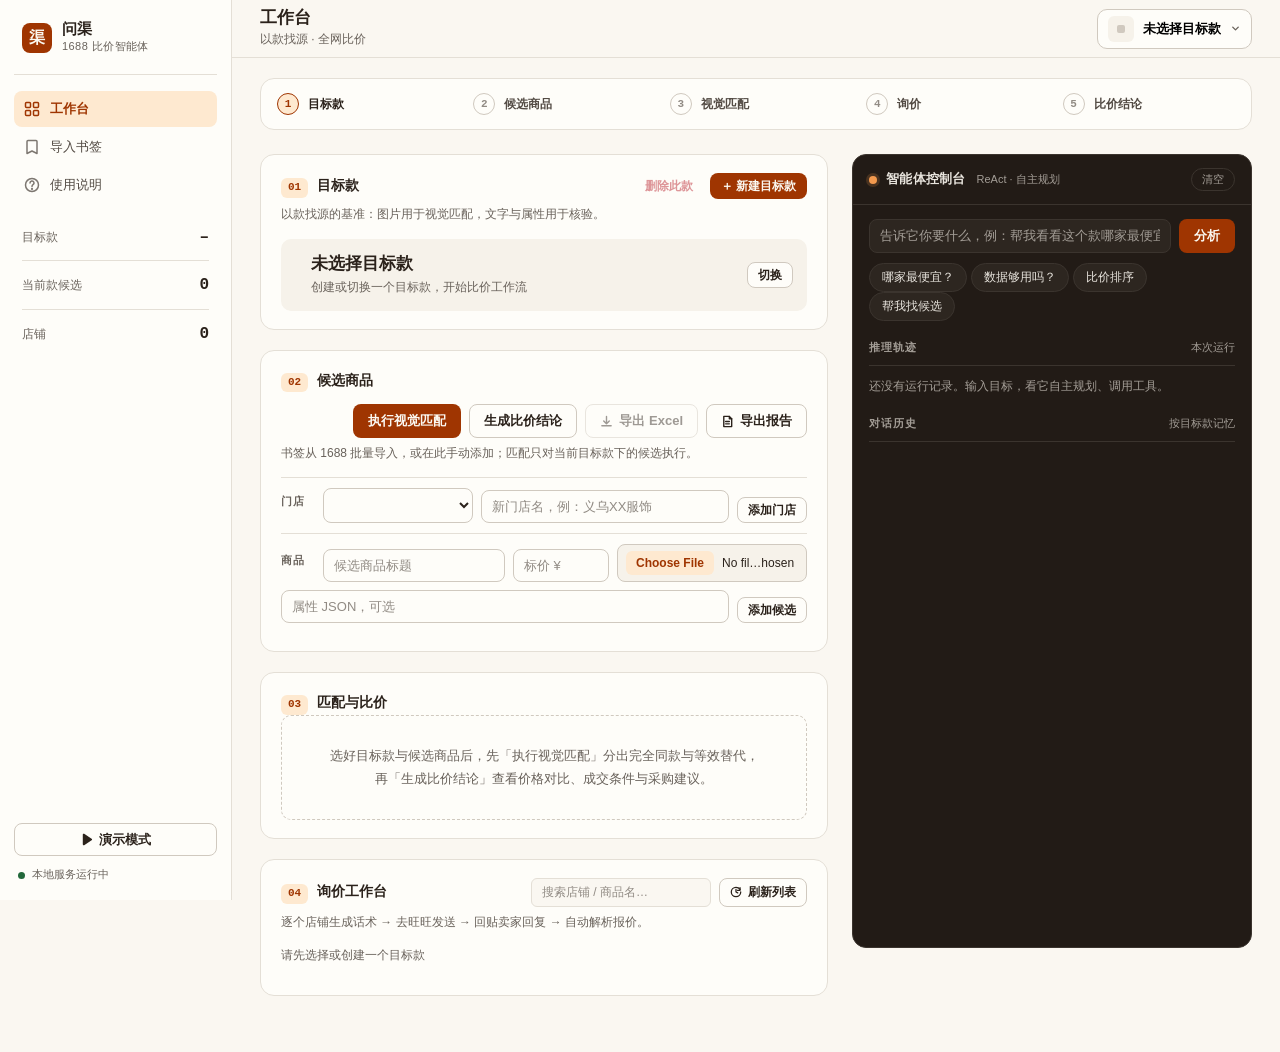
==== commit 75f395f6: "开源准备：CDP自动导入/长任务规划/一键启动/询价工作台优化，敏感数据移出仓库 - app/browser/cdp.py：CDP 接管浏览器自动搜索导入（GBK 编码修复、图片落盘） - 智能体 1" ====
--- a/app/web/index.html
+++ b/app/web/index.html
@@ -551,13 +551,13 @@
                 <div class="target-meta" id="target-meta">创建或切换一个目标款，开始比价工作流</div>
               </div>
               <div class="target-actions">
-                <button type="button" class="btn default sm" onclick="toggleSwitcher(true)">切换</button>
+                <button type="button" class="btn default sm" id="btn-switch-zone" onclick="toggleSwitcher(true)">切换</button>
               </div>
             </div>
             <div class="nt-form" id="new-target-form" hidden>
               <div class="nt-grid">
                 <div class="field"><label>名称</label><input id="ts-name" placeholder="例：280g 纯棉落肩卫衣-藏青"></div>
-                <div class="field"><label>品类</label><input id="ts-cat" placeholder="衬衫/卫衣/牛仔裤" value="衬衫"></div>
+                <div class="field"><label>品类</label><input id="ts-cat" placeholder="例：衬衫 / 卫衣 / 保温杯，可留空"></div>
                 <div class="field"><label>参考价（元，可选）</label><input id="ts-ref" type="number" step="0.01"></div>
                 <div class="field"><label>目标款图片</label><input id="ts-image" type="file" accept="image/*"></div>
                 <div class="field span2"><label>文字描述（面料 / 克重 / 版型 / 尺码）</label><textarea id="ts-desc" rows="2" placeholder="纯棉 280g 落肩 宽松版型 S-XXL"></textarea></div>
@@ -580,6 +580,10 @@
                 <button type="button" class="btn default" id="btn-export" onclick="exportComparison()" disabled>
                   <svg width="13" height="13" viewBox="0 0 14 14" fill="none" stroke="currentColor" stroke-width="1.5" stroke-linecap="round" stroke-linejoin="round"><path d="M7 1.5v8m0 0L4 6.5m3 3 3-3M2 11.5h10"/></svg>
                   导出 Excel
+                </button>
+                <button type="button" class="btn default" id="btn-report" onclick="downloadReport()">
+                  <svg width="13" height="13" viewBox="0 0 14 14" fill="none" stroke="currentColor" stroke-width="1.5" stroke-linecap="round" stroke-linejoin="round"><path d="M3 1.5h6l2.5 2.5v8.5H3z"/><path d="M9 1.5V4h2.5M5 7h4M5 9.5h4"/></svg>
+                  导出报告
                 </button>
               </div>
             </div>
@@ -619,6 +623,9 @@
             <div class="zone-head">
               <div class="zone-title"><span class="zone-index">04</span>询价工作台</div>
               <div class="zone-actions">
+                <input id="inquiry-search" type="search" placeholder="搜索店铺 / 商品名…" autocomplete="off"
+                       style="width:180px;padding:4px 10px;border:1px solid var(--border);border-radius:6px;background:var(--paper);font:inherit;font-size:12px;color:var(--ink)"
+                       oninput="renderWorkbench()">
                 <button type="button" class="btn default sm" onclick="refreshInquiries()">
                   <svg width="12" height="12" viewBox="0 0 14 14" fill="none" stroke="currentColor" stroke-width="1.5" stroke-linecap="round" stroke-linejoin="round"><path d="M12.5 7A5.5 5.5 0 1 1 7 1.5c2 0 3.7 1 4.7 2.5M7 4v3l2 1"/><path d="M11.7 1.5v3h-3" transform="translate(0 .5)"/></svg>
                   刷新列表
@@ -935,7 +942,9 @@
 document.addEventListener('click', e => {
   const pop = document.getElementById('switcher-pop');
   if (!pop || !pop.classList.contains('open')) return;
-  if (!e.target.closest('#switcher-pop') && !e.target.closest('#btn-switch')) toggleSwitcher(false);
+  // 点击弹层内部、顶栏开关按钮、或分区里的「切换」按钮时，不关闭
+  if (!e.target.closest('#switcher-pop') && !e.target.closest('#btn-switch')
+      && !e.target.closest('#btn-switch-zone')) toggleSwitcher(false);
 });
 
 // ================= 流程步骤条 =================
@@ -967,6 +976,10 @@
 
   const sp = document.getElementById('stat-products');
   if (sp) sp.textContent = products.length;
+
+  // 店铺数随当前目标款联动：统计该目标款下候选商品涉及的卖家数
+  const ss = document.getElementById('stat-shops');
+  if (ss) ss.textContent = new Set(products.map(p => p.shop_id).filter(Boolean)).size;
 }
 document.querySelectorAll('.pipe-step').forEach(el => {
   el.addEventListener('click', () => {
@@ -981,8 +994,6 @@
   shops = Array.isArray(list) ? list : [];
   const sel = document.getElementById('shop-select');
   sel.innerHTML = shops.map(s => `<option value="${s.id}">${s.name}${s.location?(' · '+s.location):''}</option>`).join('');
-  const statEl = document.getElementById('stat-shops');
-  if (statEl) statEl.textContent = shops.length || 0;
   updatePipeline();
 }
 async function createShop() {
@@ -1109,7 +1120,28 @@
   inquiry_script: '生成询价话术',
   make_search_link: '生成1688搜索链接',
   import_products: '导入商品链接',
+  plan_search: '规划搜索策略',
+  auto_import: '浏览器自动搜索导入',
+  create_plan: '创建采购计划',
+  get_plan: '查看计划进度',
+  update_plan_step: '更新计划进度',
 };
+
+const PLAN_MARK = { done: '✅', in_progress: '▶️', blocked: '⚠️', pending: '⬜' };
+
+function renderPlanBlock(plan) {
+  if (!plan || !plan.steps || !plan.steps.length) return '';
+  const done = plan.steps.filter(s => s.status === 'done').length;
+  let html = `<div class="trace-step"><div class="rnd">PLAN</div>
+    <div class="trace-thought"><span class="trace-label">采购计划</span>${escapeHtml(plan.goal)}
+    <span style="opacity:.7">（${done}/${plan.steps.length}）${plan.status === 'done' ? ' · 已全部完成' : ''}</span></div>`;
+  for (const s of plan.steps) {
+    const mark = PLAN_MARK[s.status] || '⬜';
+    const note = s.note ? ` <span style="opacity:.6">${escapeHtml(s.note)}</span>` : '';
+    html += `<div class="trace-args">${mark} 步骤${s.index}：${escapeHtml(s.action)}${note}</div>`;
+  }
+  return html + `</div>`;
+}
 
 // 智能体对话历史（持久化在 agent_run 表，刷新/重开都在）
 async function loadAgentHistory() {
@@ -1195,6 +1227,9 @@
     }
     html += `</div>`;
   }
+  if (r.plan) {
+    html += renderPlanBlock(r.plan);
+  }
   if (r.final_answer) {
     html += `<div class="agent-final"><span class="trace-label">结论</span><div class="final-body">${renderMarkdown(r.final_answer)}</div></div>`;
   }
@@ -1314,6 +1349,21 @@
   const ts = new Date().toISOString().slice(0, 19).replace(/[:T]/g, '-');
   a.href = URL.createObjectURL(blob);
   a.download = `比价表_${ts}.csv`;
+  document.body.appendChild(a);
+  a.click();
+  document.body.removeChild(a);
+  URL.revokeObjectURL(a.href);
+}
+
+async function downloadReport() {
+  if (!currentTargetId) return alert('先选择目标款');
+  const r = await api(`/api/targets/${currentTargetId}/report`);
+  if (!r || r.error) return alert('生成失败：' + (r && r.error ? r.error : '未知错误'));
+  const blob = new Blob([r.markdown], {type: 'text/markdown;charset=utf-8'});
+  const a = document.createElement('a');
+  const ts = new Date().toISOString().slice(0, 19).replace(/[:T]/g, '-');
+  a.href = URL.createObjectURL(blob);
+  a.download = `比价报告_${(r.target || '目标款').replace(/[\\/:*?"<>|]/g, '_')}_${ts}.md`;
   document.body.appendChild(a);
   a.click();
   document.body.removeChild(a);
@@ -1398,11 +1448,49 @@
   renderWorkbench();
   updatePipeline();
 }
+const INQ_TIER_CN = {exact:'完全同款', equivalent:'等效替代', unverified:'未核验', rejected:'已排除'};
+const INQ_TIER_STYLE = {
+  exact:      {bg:'var(--accent, #b8860b)', fg:'#fff'},
+  equivalent: {bg:'transparent', fg:'var(--accent-deep, #8a6508)', bd:'1px solid var(--accent, #b8860b)'},
+  unverified: {bg:'transparent', fg:'var(--muted, #888)', bd:'1px solid var(--border, #ccc)'},
+  rejected:   {bg:'transparent', fg:'var(--muted, #888)', bd:'1px dashed var(--border, #ccc)'}
+};
+function tierBadge(q) {
+  const out = [];
+  const mk = (bg, fg, bd, label, title) =>
+    `<span title="${title}" style="display:inline-block;padding:1px 7px;border-radius:999px;font-size:11px;line-height:1.7;white-space:nowrap;background:${bg};color:${fg};border:${bd || 'none'};vertical-align:middle">${label}</span>`;
+  const t = q.tier || 'unverified';
+  if (t === 'exact' || t === 'equivalent') {
+    const s = INQ_TIER_STYLE[t];
+    out.push(mk(s.bg, s.fg, s.bd, INQ_TIER_CN[t], '视觉核验分层，与比价结论一致'));
+  }
+  if (q.price_source === 'quoted') {
+    out.push(mk('var(--leaf-soft, #dcefe2)', 'var(--leaf-deep, #2e7d52)', '1px solid var(--leaf-deep, #2e7d52)',
+                '已报价', '卖家已回复真实报价，价格经询价核验'));
+  } else if (t !== 'exact' && t !== 'equivalent') {
+    const s = INQ_TIER_STYLE[t] || INQ_TIER_STYLE.unverified;
+    out.push(mk(s.bg, s.fg, s.bd, INQ_TIER_CN[t] || '未核验', '视觉核验分层，与比价结论一致'));
+  }
+  return out.join(' ');
+}
+function tierPrice(q) {
+  if (q.price == null) return '<span class="muted">—</span>';
+  const src = q.price_source === 'quoted' ? '<span class="muted" style="font-size:11px">报价</span>' : '<span class="muted" style="font-size:11px">标价</span>';
+  return `<span style="font-variant-numeric:tabular-nums">¥${Number(q.price).toFixed(2)}</span> ${src}`;
+}
 function renderWorkbench() {
   const el = document.getElementById('workbench');
   if (!inquiries.length) { el.innerHTML = '<div class="empty">暂无候选商品。先在「02 候选商品」添加，或从 1688 书签导入。</div>'; return; }
-  let html = '<table><thead><tr><th>店铺</th><th>商品</th><th>状态</th><th>话术 / 回复</th><th>操作</th></tr></thead><tbody>';
-  for (const q of inquiries) {
+  const kw = (document.getElementById('inquiry-search')?.value || '').trim().toLowerCase();
+  const rows = kw
+    ? inquiries.filter(q => (q.shop_name || '').toLowerCase().includes(kw) || (q.title || '').toLowerCase().includes(kw))
+    : inquiries;
+  if (!rows.length) {
+    el.innerHTML = `<div class="empty">没有匹配「${escapeHtml(kw)}」的商家，<a href="#" onclick="document.getElementById('inquiry-search').value='';renderWorkbench();return false;" style="color:var(--accent-deep,var(--accent))">清除搜索</a></div>`;
+    return;
+  }
+  let html = '<table><thead><tr><th>店铺</th><th>商品</th><th>核验 · 价格</th><th>状态</th><th>话术 / 回复</th><th>操作</th></tr></thead><tbody>';
+  for (const q of rows) {
     const st = STATUS_CN[q.status] || q.status;
     let cell = '';
     let actions = '';
@@ -1421,11 +1509,13 @@
         actions = '<span class="muted">已完成</span>';
       }
     }
-    html += `<tr><td>${escapeHtml(q.shop_name||'')}</td><td>${escapeHtml(q.title||'')}</td>`
+    html += `<tr><td>${tierBadge(q)} ${escapeHtml(q.shop_name||'')}</td><td>${escapeHtml(q.title||'')}</td>`
+          + `<td style="white-space:nowrap">${tierPrice(q)}</td>`
           + `<td><span class="status ${q.status}">${st}</span></td>`
           + `<td>${cell}</td><td style="white-space:nowrap">${actions}</td></tr>`;
   }
   html += '</tbody></table>';
+  if (kw) html += `<p class="muted" style="margin:8px 2px 0;font-size:12px">搜索命中 ${rows.length} / ${inquiries.length} 条（列表默认按视觉核验分层与价格排序）</p>`;
   el.innerHTML = html;
 }
 
@@ -1609,14 +1699,21 @@
     if(!newId){return;}
     TARGET_ID=newId;
   }
-  var title=txt($('h1'))||document.title.replace(/[-_].*$/,'').trim();
+  var h1txt=txt($('h1'));
+  var h1IsCompany=/(有限公司|实业|工贸|贸易|商行|日用品|服饰|科技)/.test(h1txt);
+  var ogEl=$('meta[property="og:title"]');
+  var dt=document.title.replace(/[-_|–—].*$/,'').replace(/(阿里巴巴|1688).*/,'').trim();
+  var cm=document.documentElement.innerHTML.match(/"companyName"\\s*:\\s*"([^"]{2,40})"/);
+  var company=(h1IsCompany&&h1txt)||(cm&&cm[1])||txt($('.company-name'))||'';
+  var title=(!h1IsCompany&&h1txt)?h1txt:(ogEl&&ogEl.content&&ogEl.content.trim())||dt||'1688商品';
   var img='';
   $$('img').some(function(im){if((im.naturalWidth||0)>200&&im.src&&!im.src.startsWith('data:')){img=im.src;return true;}});
   var price=null;
   var pm=document.body.innerText.match(/\\u00A5(\\d+(?:\\.\\d+)?)/);
   if(pm)price=parseFloat(pm[1]);
   var shopRow=$('.offer-shop-row')||$('.company-name')||$('.shop-name');
-  var shopName=txt(shopRow)||'1688店铺';
+  var um=location.href.match(/[?&]uid=([^&]+)/);
+  var shopName=um?decodeURIComponent(um[1]):(company||txt(shopRow)||'1688店铺');
   var offerId=(location.href.match(/offer\\/(\\d+)/)||[])[1]||'';
   var url='http://detail.1688.com/offer/'+offerId+'.html';
   fetch(API,{method:'POST',headers:{'Content-Type':'application/json'},body:JSON.stringify({
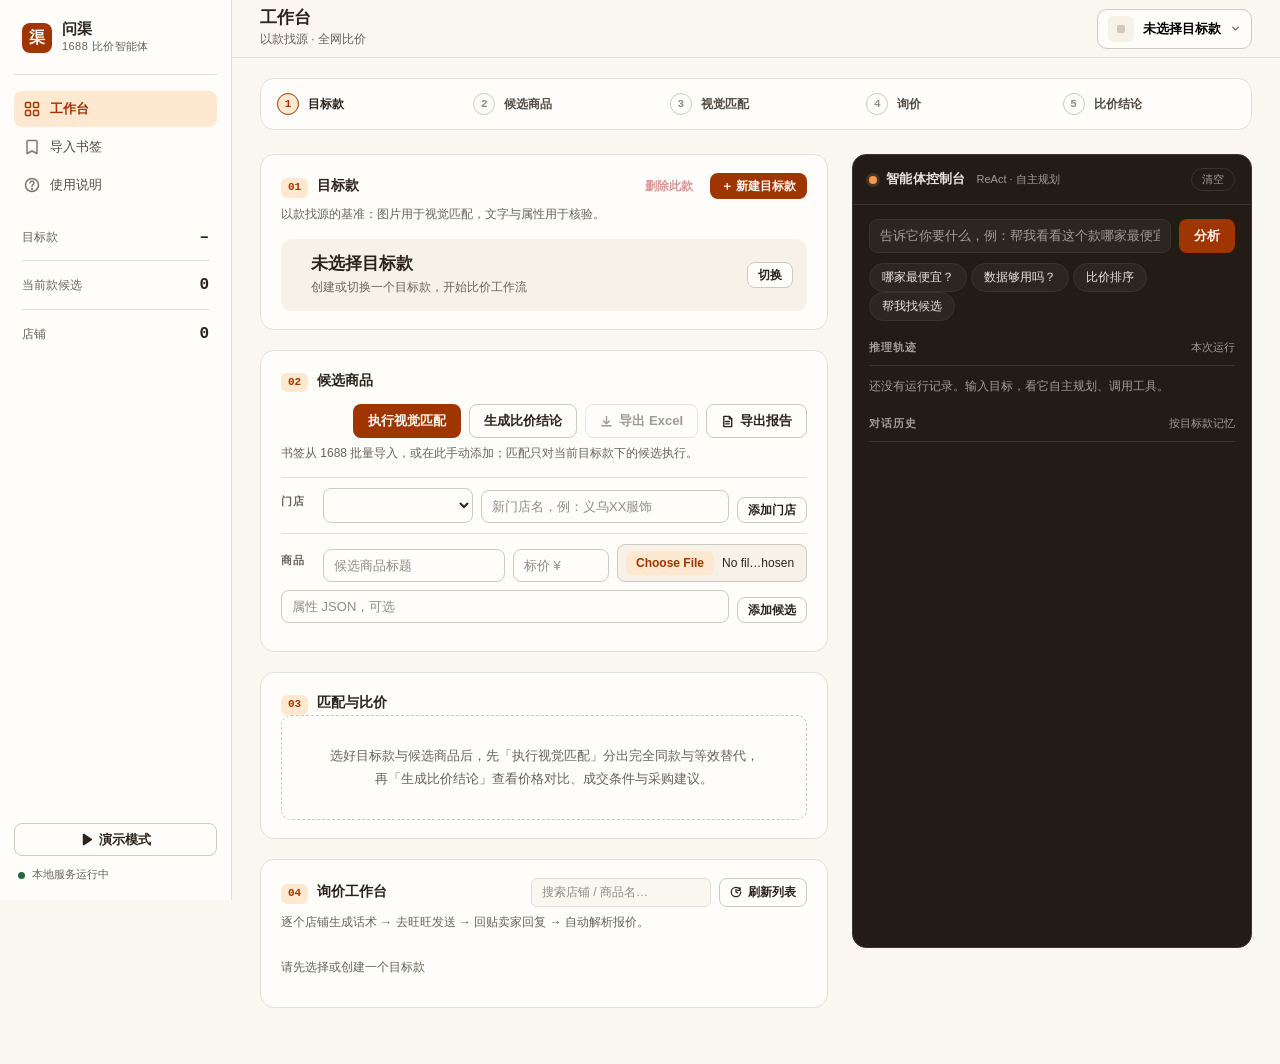
==== commit afa38818: "前端体验四项优化 + SQLite 线程安全修复 - 切款/首载显示加载态而非假空态 - 缓存比价结论自动回显（GET /comparison cache_only，零 LLM） - 询价工作台分层筛" ====
--- a/app/web/index.html
+++ b/app/web/index.html
@@ -249,6 +249,24 @@
   border: 1.5px dashed var(--border-strong); border-radius: var(--r-m);
   padding: 28px 20px; text-align: center; font-size: 13px; color: var(--muted); line-height: 1.8;
 }
+/* 询价筛选 chips */
+#inq-chips button {
+  cursor: pointer; font: inherit; font-size: 12px; line-height: 1.7;
+  padding: 2px 11px; border-radius: 999px; background: transparent;
+  border: 1px solid var(--border); color: var(--muted);
+  font-variant-numeric: tabular-nums;
+}
+#inq-chips button.on {
+  background: var(--accent); border-color: var(--accent); color: #fff;
+}
+/* 话术折叠 */
+.script-fold summary {
+  cursor: pointer; color: var(--accent-deep, var(--accent)); font-size: 12px;
+  user-select: none; list-style: none;
+}
+.script-fold summary::before { content: '▸ '; }
+.script-fold[open] summary::before { content: '▾ '; }
+.script-fold pre { margin-top: 6px; }
 
 /* 表格（匹配结果 / 比价 / 询价共用） */
 table { width: 100%; border-collapse: collapse; font-size: 13px; }
@@ -633,6 +651,7 @@
               </div>
             </div>
             <p class="zone-hint">逐个店铺生成话术 → 去旺旺发送 → 回贴卖家回复 → 自动解析报价。</p>
+            <div id="inq-chips" style="display:flex;gap:6px;flex-wrap:wrap;margin:0 0 10px"></div>
             <div id="workbench"></div>
           </section>
 
@@ -893,6 +912,7 @@
   syncCurrentTarget(id);   // 同步给书签使用
   refreshTargets();
   refreshInquiries();
+  loadCachedComparison();  // 自动回显已缓存的比价结论（命中缓存零成本）
   loadAgentHistory();      // 按目标款切换对话记忆
 }
 
@@ -1396,10 +1416,7 @@
   return parts.join('<br>');
 }
 
-async function runComparison() {
-  if (!currentTargetId) return alert('先选择目标款');
-  const r = await api(`/api/targets/${currentTargetId}/comparison`, {method:'POST'});
-  if (r.error) { alert('生成失败：' + r.error); return; }
+function renderComparison(r) {
   let html = `<div class="cmp-summary"><div class="trace-label" style="color:var(--accent-deep)">综述</div><p style="margin:4px 0 0;font-size:13px;line-height:1.8">${r.summary||''}</p></div>`;
   if (r.rows && r.rows.length) {
     html += `<table><thead><tr><th>店铺</th><th>商品</th><th>价格</th><th>来源</th><th>匹配</th>`
@@ -1437,16 +1454,63 @@
   updatePipeline();
 }
 
+async function runComparison() {
+  if (!currentTargetId) return alert('先选择目标款');
+  const r = await api(`/api/targets/${currentTargetId}/comparison`, {method:'POST'});
+  if (r.error) { alert('生成失败：' + r.error); return; }
+  renderComparison(r);
+}
+
+// 切款/首载时自动回显：只读与当前指纹匹配的缓存结论（零 LLM，未命中静默降级）
+async function loadCachedComparison() {
+  const el = document.getElementById('result');
+  if (!currentTargetId || !el) return;
+  el.innerHTML = '<div class="empty" style="opacity:.6">正在加载比价结论…</div>';
+  const r = await api(`/api/targets/${currentTargetId}/comparison`).catch(() => null);
+  // 请求期间用户已切到别的目标款，丢弃过期结果
+  if (!r || r.error || r.cached === false) {
+    if (currentTargetId && r && r.cached === false) {
+      el.innerHTML = '<div class="empty">尚无比价结论。先「执行视觉匹配」分出同款与替代，<br>再「生成比价结论」查看价格对比、成交条件与采购建议。</div>';
+    }
+    return;
+  }
+  renderComparison(r);
+}
+
 // ================= 询价工作台 =================
 const STATUS_CN = {pending:'未询价', draft:'话术已备', sent:'已发送', replied:'已回复', quoted:'已报价', closed:'已关闭'};
 
 async function refreshInquiries() {
   const el = document.getElementById('workbench');
-  if (!currentTargetId) { el.innerHTML = '<p class="muted">请先选择或创建一个目标款</p>'; inquiries = []; updatePipeline(); return; }
+  if (!currentTargetId) { el.innerHTML = '<p class="muted">请先选择或创建一个目标款</p>'; inquiries = []; renderInqChips(); updatePipeline(); return; }
+  inquiries = null;          // null = 加载中：显示加载态而非"暂无"空态
+  renderWorkbench();
+  renderInqChips();
   inquiries = await api(`/api/targets/${currentTargetId}/inquiries`);
   if (!Array.isArray(inquiries)) inquiries = [];
   renderWorkbench();
+  renderInqChips();
   updatePipeline();
+}
+let inqFilter = 'all';
+const INQ_FILTERS = [
+  { key: 'all',        label: '全部',     match: q => true },
+  { key: 'exact',      label: '完全同款', match: q => (q.tier || 'unverified') === 'exact' },
+  { key: 'equivalent', label: '等效替代', match: q => (q.tier || 'unverified') === 'equivalent' },
+  { key: 'quoted',     label: '已报价',   match: q => q.price_source === 'quoted' || q.status === 'quoted' },
+  { key: 'unverified', label: '未核验',   match: q => (q.tier || 'unverified') === 'unverified' && q.price_source !== 'quoted' },
+  { key: 'rejected',   label: '已排除',   match: q => (q.tier || 'unverified') === 'rejected' },
+];
+function renderInqChips() {
+  const el = document.getElementById('inq-chips');
+  if (!el) return;
+  if (!inquiries || !inquiries.length) { el.innerHTML = ''; return; }
+  el.innerHTML = INQ_FILTERS.map(f => {
+    const n = inquiries.filter(f.match).length;
+    if (f.key !== 'all' && n === 0) return '';
+    const on = inqFilter === f.key;
+    return `<button type="button" class="${on ? 'on' : ''}" onclick="inqFilter='${f.key}';renderInqChips();renderWorkbench()">${f.label} ${n}</button>`;
+  }).join('');
 }
 const INQ_TIER_CN = {exact:'完全同款', equivalent:'等效替代', unverified:'未核验', rejected:'已排除'};
 const INQ_TIER_STYLE = {
@@ -1480,13 +1544,15 @@
 }
 function renderWorkbench() {
   const el = document.getElementById('workbench');
+  if (inquiries === null) { el.innerHTML = '<div class="empty" style="opacity:.6">加载中…</div>'; return; }
   if (!inquiries.length) { el.innerHTML = '<div class="empty">暂无候选商品。先在「02 候选商品」添加，或从 1688 书签导入。</div>'; return; }
   const kw = (document.getElementById('inquiry-search')?.value || '').trim().toLowerCase();
-  const rows = kw
-    ? inquiries.filter(q => (q.shop_name || '').toLowerCase().includes(kw) || (q.title || '').toLowerCase().includes(kw))
-    : inquiries;
+  let rows = inquiries;
+  const f = INQ_FILTERS.find(x => x.key === inqFilter);
+  if (f && f.key !== 'all') rows = rows.filter(f.match);
+  if (kw) rows = rows.filter(q => (q.shop_name || '').toLowerCase().includes(kw) || (q.title || '').toLowerCase().includes(kw));
   if (!rows.length) {
-    el.innerHTML = `<div class="empty">没有匹配「${escapeHtml(kw)}」的商家，<a href="#" onclick="document.getElementById('inquiry-search').value='';renderWorkbench();return false;" style="color:var(--accent-deep,var(--accent))">清除搜索</a></div>`;
+    el.innerHTML = `<div class="empty">没有匹配「${escapeHtml(kw) || INQ_FILTERS.find(x => x.key === inqFilter)?.label || ''}」的条目，<a href="#" onclick="inqFilter='all';document.getElementById('inquiry-search').value='';renderInqChips();renderWorkbench();return false;" style="color:var(--accent-deep,var(--accent))">清除筛选</a></div>`;
     return;
   }
   let html = '<table><thead><tr><th>店铺</th><th>商品</th><th>核验 · 价格</th><th>状态</th><th>话术 / 回复</th><th>操作</th></tr></thead><tbody>';
@@ -1498,7 +1564,7 @@
       cell = '<span class="muted">—</span>';
       actions = `<button class="btn default sm" onclick="makeInquiry('${q.product_id}')">生成话术</button>`;
     } else {
-      cell = `<pre>${escapeHtml(q.script||'')}</pre>`;
+      cell = `<details class="script-fold"><summary>${q.status === 'quoted' ? '报价已到 · 点开查看话术 / 回复' : '点开查看话术'}</summary><pre>${escapeHtml(q.script||'')}</pre></details>`;
       if (q.status === 'draft') {
         actions = `<button class="btn default sm" onclick="copyScript('${q.id}')">复制</button>
                    <button class="btn ghost sm" onclick="setStatus('${q.id}','sent')">标记已发送</button>`;
@@ -1515,7 +1581,7 @@
           + `<td>${cell}</td><td style="white-space:nowrap">${actions}</td></tr>`;
   }
   html += '</tbody></table>';
-  if (kw) html += `<p class="muted" style="margin:8px 2px 0;font-size:12px">搜索命中 ${rows.length} / ${inquiries.length} 条（列表默认按视觉核验分层与价格排序）</p>`;
+  if (kw || (f && f.key !== 'all')) html += `<p class="muted" style="margin:8px 2px 0;font-size:12px">命中 ${rows.length} / ${inquiries.length} 条（列表默认按视觉核验分层与价格排序）</p>`;
   el.innerHTML = html;
 }
 
@@ -1769,6 +1835,7 @@
 refreshTargets();
 loadShops();
 refreshInquiries();
+loadCachedComparison();   // 首载也回显当前目标款的缓存结论
 loadImportTargets();
 loadAgentHistory();
 </script>
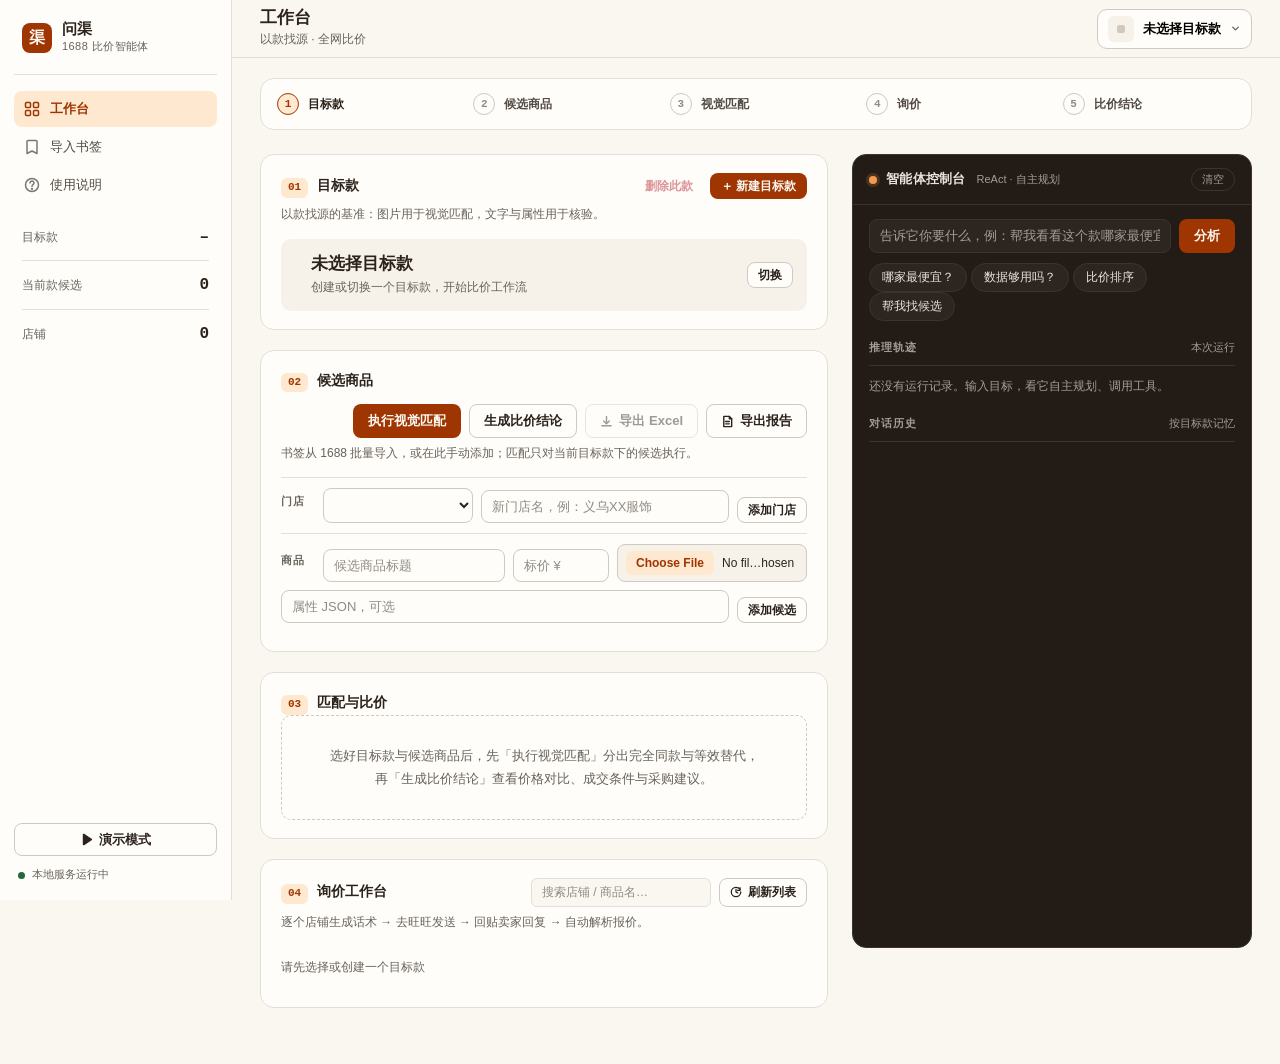
==== commit efeeacaf: "外部评审修复：0元伪报价/CORS白名单/级联删除/确定性id/依赖与工程质量 P0： - 寒暄回复解析出的 ¥0 报价不再顶掉标价：comparison 过滤 price<=0 的报价、   不可比" ====
--- a/app/web/index.html
+++ b/app/web/index.html
@@ -1013,7 +1013,7 @@
   const list = await api('/api/shops');
   shops = Array.isArray(list) ? list : [];
   const sel = document.getElementById('shop-select');
-  sel.innerHTML = shops.map(s => `<option value="${s.id}">${s.name}${s.location?(' · '+s.location):''}</option>`).join('');
+  sel.innerHTML = shops.map(s => `<option value="${s.id}">${escapeHtml(s.name)}${s.location?escapeHtml(' · '+s.location):''}</option>`).join('');
   updatePipeline();
 }
 async function createShop() {
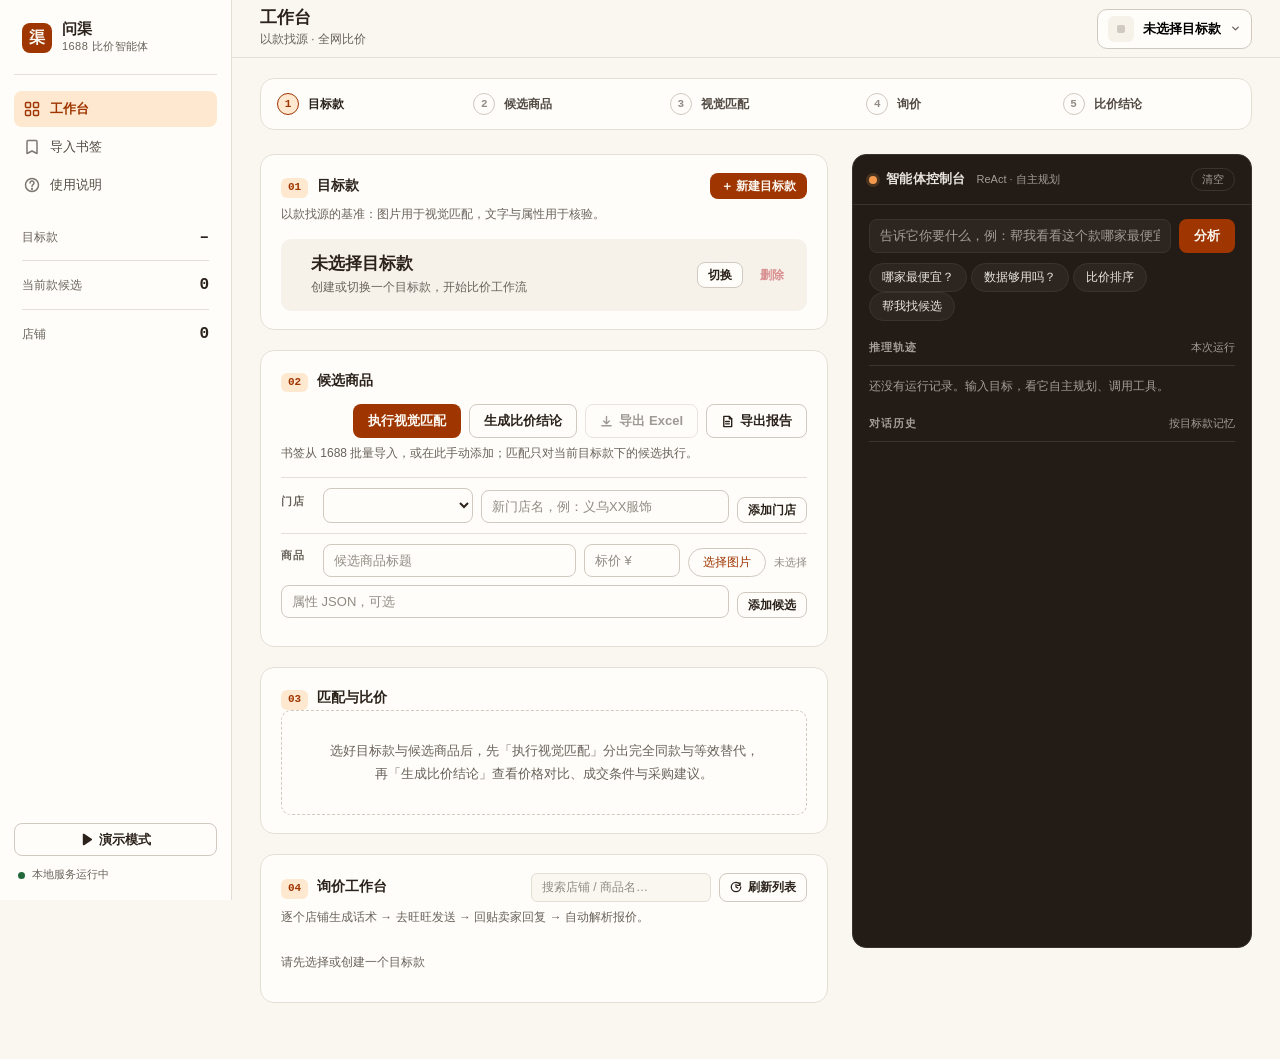
==== commit 9a4f7db2: "演示视频×2（智能体/书签）+ 前端模块化拆分 + V2 驾驶舱皮肤 + 若干修复 - 使用说明页新增两支 30 秒真实录屏演示视频（/static/videos，README 同步嵌入）：   方式" ====
--- a/app/web/index.html
+++ b/app/web/index.html
@@ -4,476 +4,7 @@
 <meta charset="utf-8">
 <meta name="viewport" content="width=device-width, initial-scale=1">
 <title>问渠 · 1688 比价智能体</title>
-<style>
-/* ============ 设计令牌：暖纸 / 暖墨 / 赭金 ============ */
-:root {
-  --paper:        oklch(97.8% 0.009 85);
-  --surface:      oklch(99.3% 0.005 85);
-  --surface-2:    oklch(96.3% 0.012 85);
-  --ink:          oklch(26% 0.018 60);
-  --ink-2:        oklch(42% 0.016 65);
-  --muted:        oklch(50% 0.014 70);
-  --faint:        oklch(64% 0.012 75);
-  --border:       oklch(90.5% 0.013 80);
-  --border-strong:oklch(84% 0.016 78);
-
-  --accent:       oklch(56% 0.17 42);
-  --accent-deep:  oklch(48% 0.15 40);
-  --accent-soft:  oklch(94.5% 0.04 72);
-
-  --gold-deep:    oklch(50% 0.11 75);
-  --gold-soft:    oklch(94% 0.05 85);
-  --ochre-deep:   oklch(50% 0.10 62);
-  --ochre-soft:   oklch(94% 0.045 80);
-  --leaf-deep:    oklch(46% 0.10 152);
-  --leaf-soft:    oklch(93.5% 0.05 152);
-  --danger:       oklch(50% 0.19 25);
-  --danger-soft:  oklch(94% 0.05 25);
-
-  --console-bg:     oklch(23% 0.014 60);
-  --console-surface:oklch(27.5% 0.015 60);
-  --console-border: oklch(33% 0.014 60);
-  --console-ink:    oklch(92% 0.01 80);
-  --console-muted:  oklch(70% 0.012 75);
-  --console-accent: oklch(76% 0.14 58);
-
-  --font-sans:  -apple-system, BlinkMacSystemFont, "Segoe UI", "PingFang SC", "Hiragino Sans GB", "Microsoft YaHei", "Noto Sans SC", sans-serif;
-  --font-serif: "Noto Serif SC", "Source Han Serif SC", "Songti SC", "STSong", Georgia, "Times New Roman", serif;
-  --font-mono:  "IBM Plex Mono", "SF Mono", ui-monospace, "Cascadia Mono", Consolas, "Courier New", monospace;
-
-  --r-s: 6px; --r-m: 10px; --r-l: 14px;
-  --shadow: 0 1px 2px oklch(26% 0.018 60 / .05), 0 4px 16px oklch(26% 0.018 60 / .06);
-}
-
-* { box-sizing: border-box; }
-[hidden] { display: none !important; }
-html { -webkit-font-smoothing: antialiased; text-rendering: optimizeLegibility; }
-body {
-  margin: 0; font-family: var(--font-sans); font-size: 14px; line-height: 1.6;
-  background: var(--paper); color: var(--ink);
-}
-::selection { background: var(--accent-soft); }
-:focus-visible { outline: 2px solid var(--accent); outline-offset: 2px; border-radius: 4px; }
-
-/* ============ 侧栏 ============ */
-.sidebar {
-  position: fixed; inset: 0 auto 0 0; width: 232px; z-index: 40;
-  background: var(--surface); border-right: 1px solid var(--border);
-  display: flex; flex-direction: column; padding: 20px 14px 16px;
-}
-.brand { display: flex; align-items: center; gap: 10px; padding: 0 8px 18px; border-bottom: 1px solid var(--border); }
-.brand-mark {
-  width: 30px; height: 30px; border-radius: 8px; background: var(--accent-deep);
-  color: oklch(98% 0.01 85); font-family: var(--font-serif); font-weight: 700; font-size: 16px;
-  display: grid; place-items: center; flex: none;
-}
-.brand-name { font-size: 15px; font-weight: 700; letter-spacing: .01em; line-height: 1.2; }
-.brand-sub { font-size: 11px; color: var(--muted); letter-spacing: .04em; }
-
-.nav { display: flex; flex-direction: column; gap: 2px; margin-top: 16px; }
-.nav-tab {
-  display: flex; align-items: center; gap: 10px; width: 100%;
-  padding: 9px 10px; border: 0; border-radius: 8px; background: none;
-  font-family: var(--font-sans); font-size: 13px; color: var(--ink-2);
-  cursor: pointer; text-align: left; transition: background .15s ease-out, color .15s ease-out;
-}
-.nav-tab svg { flex: none; opacity: .75; }
-.nav-tab:hover { background: var(--surface-2); color: var(--ink); }
-.nav-tab.active { background: var(--accent-soft); color: var(--accent-deep); font-weight: 600; }
-.nav-tab.active svg { opacity: 1; }
-
-.side-stats { margin-top: 22px; padding: 0 8px; display: grid; gap: 12px; }
-.side-stat { display: flex; justify-content: space-between; align-items: baseline; padding-bottom: 10px; border-bottom: 1px solid var(--border); }
-.side-stat:last-child { border-bottom: 0; padding-bottom: 0; }
-.side-stat .k { font-size: 12px; color: var(--muted); }
-.side-stat .v { font-family: var(--font-mono); font-size: 16px; font-weight: 600; font-variant-numeric: tabular-nums; }
-
-.side-foot { margin-top: auto; display: grid; gap: 10px; }
-.side-status { display: flex; align-items: center; gap: 7px; font-size: 11px; color: var(--muted); padding: 0 4px; }
-.side-status .dot { width: 7px; height: 7px; border-radius: 50%; background: var(--leaf-deep); flex: none; }
-
-/* ============ 主区骨架 ============ */
-.main { margin-left: 232px; min-height: 100vh; display: flex; flex-direction: column; }
-.topbar {
-  position: sticky; top: 0; z-index: 30;
-  display: flex; align-items: center; gap: 16px;
-  height: 58px; padding: 0 28px;
-  background: var(--paper); border-bottom: 1px solid var(--border);
-}
-.page-title { font-family: var(--font-serif); font-size: 17px; font-weight: 700; line-height: 1.2; }
-.page-sub { font-size: 12px; color: var(--muted); margin-top: 1px; }
-.topbar-right { margin-left: auto; display: flex; align-items: center; gap: 10px; }
-
-/* 目标款切换器 */
-.switcher { position: relative; }
-.switcher-btn {
-  display: flex; align-items: center; gap: 9px; max-width: 300px;
-  background: var(--surface); border: 1px solid var(--border-strong); border-radius: var(--r-m);
-  padding: 6px 10px; cursor: pointer; font-family: var(--font-sans);
-  transition: border-color .15s ease-out;
-}
-.switcher-btn:hover { border-color: var(--accent); }
-.switcher-thumb { width: 26px; height: 26px; border-radius: var(--r-s); overflow: hidden; background: var(--surface-2); flex: none; display: grid; place-items: center; }
-.switcher-thumb img { width: 100%; height: 100%; object-fit: cover; }
-.switcher-thumb i { width: 8px; height: 8px; border-radius: 2px; background: var(--border-strong); }
-.switcher-name { font-size: 13px; font-weight: 600; white-space: nowrap; overflow: hidden; text-overflow: ellipsis; }
-.switcher-caret { color: var(--muted); flex: none; }
-.switcher-pop {
-  position: absolute; top: calc(100% + 6px); right: 0; width: 320px; max-height: 380px; overflow: auto;
-  background: var(--surface); border: 1px solid var(--border-strong); border-radius: var(--r-l);
-  box-shadow: var(--shadow); padding: 6px; display: none; z-index: 50;
-}
-.switcher-pop.open { display: block; }
-.ts-option {
-  display: flex; align-items: center; gap: 10px; width: 100%;
-  padding: 8px; border: 0; border-radius: 8px; background: none; cursor: pointer;
-  font-family: var(--font-sans); text-align: left;
-}
-.ts-option:hover { background: var(--surface-2); }
-.ts-option.on { background: var(--accent-soft); }
-.ts-thumb { width: 34px; height: 34px; border-radius: var(--r-s); overflow: hidden; background: var(--surface-2); flex: none; display: grid; place-items: center; }
-.ts-thumb img { width: 100%; height: 100%; object-fit: cover; }
-.ts-thumb i { width: 9px; height: 9px; border-radius: 2px; background: var(--border-strong); }
-.ts-name { font-size: 13px; font-weight: 600; flex: 1; white-space: nowrap; overflow: hidden; text-overflow: ellipsis; }
-.ts-meta { font-size: 11px; color: var(--muted); flex: none; }
-.ts-empty { padding: 14px; text-align: center; font-size: 12px; color: var(--muted); }
-.ts-new { width: 100%; margin-top: 4px; }
-
-/* ============ 流程步骤条 ============ */
-.pipeline {
-  display: flex; gap: 4px; margin: 20px 28px 0; padding: 6px;
-  background: var(--surface); border: 1px solid var(--border); border-radius: var(--r-l);
-}
-.pipeline.is-hidden { display: none; }
-.pipe-step {
-  flex: 1; display: flex; align-items: center; gap: 9px; min-width: 0;
-  padding: 8px 10px; border: 0; border-radius: var(--r-m); background: none;
-  cursor: pointer; font-family: var(--font-sans); text-align: left;
-  transition: background .15s ease-out;
-}
-.pipe-step:hover { background: var(--surface-2); }
-.pipe-num {
-  width: 22px; height: 22px; border-radius: 50%; flex: none;
-  display: grid; place-items: center; font-family: var(--font-mono); font-size: 11px; font-weight: 600;
-  border: 1.5px solid var(--border-strong); color: var(--faint);
-}
-.pipe-step.done .pipe-num { background: var(--accent-deep); border-color: var(--accent-deep); color: oklch(98% 0.01 85); }
-.pipe-step.active .pipe-num { border-color: var(--accent-deep); color: var(--accent-deep); background: var(--accent-soft); }
-.pipe-label { font-size: 12px; font-weight: 600; color: var(--ink-2); white-space: nowrap; }
-.pipe-step.done .pipe-label, .pipe-step.active .pipe-label { color: var(--ink); }
-.pipe-count { font-family: var(--font-mono); font-size: 11px; color: var(--muted); background: var(--surface-2); border-radius: var(--r-s); padding: 0 6px; font-variant-numeric: tabular-nums; }
-.pipe-step.done .pipe-count { background: var(--accent-soft); color: var(--accent-deep); }
-
-/* ============ 内容区 ============ */
-.content { padding: 24px 28px 56px; flex: 1; }
-.tab-content { display: none; }
-.tab-content.active { display: block; animation: fade-in .18s ease-out; }
-@keyframes fade-in { from { opacity: 0; transform: translateY(4px); } to { opacity: 1; transform: none; } }
-
-.workbench-grid { display: grid; grid-template-columns: minmax(0, 1fr) 400px; gap: 24px; align-items: start; }
-.work-col { display: grid; gap: 20px; min-width: 0; }
-
-/* 工作分区 */
-.zone { background: var(--surface); border: 1px solid var(--border); border-radius: var(--r-l); padding: 18px 20px; }
-.zone-head { display: flex; align-items: center; gap: 12px; flex-wrap: wrap; }
-.zone-title { display: flex; align-items: baseline; gap: 9px; font-size: 14px; font-weight: 700; }
-.zone-index { font-family: var(--font-mono); font-size: 11px; font-weight: 600; color: var(--accent-deep); background: var(--accent-soft); border-radius: var(--r-s); padding: 1px 7px; }
-.zone-actions { margin-left: auto; display: flex; gap: 8px; flex-wrap: wrap; }
-.zone-hint { margin: 6px 0 14px; font-size: 12px; color: var(--muted); }
-
-/* 目标款 */
-.target-current { display: flex; align-items: center; gap: 16px; padding: 14px; background: var(--surface-2); border-radius: var(--r-m); }
-.target-preview { flex: none; }
-.target-preview .thumb { width: 60px; height: 60px; border-radius: 8px; object-fit: cover; border: 1px solid var(--border); display: block; }
-.target-info { flex: 1; min-width: 0; }
-.target-name { font-family: var(--font-serif); font-size: 17px; font-weight: 700; line-height: 1.3; }
-.target-meta { font-size: 12px; color: var(--muted); margin-top: 3px; overflow: hidden; display: -webkit-box; -webkit-line-clamp: 2; -webkit-box-orient: vertical; }
-.target-actions { display: flex; gap: 8px; flex: none; }
-
-.nt-form { margin-top: 14px; border-top: 1px dashed var(--border-strong); padding-top: 16px; }
-.nt-grid { display: grid; grid-template-columns: repeat(4, 1fr); gap: 12px; }
-.nt-grid .span2 { grid-column: span 2; }
-.nt-actions { display: flex; gap: 8px; margin-top: 14px; }
-
-/* 表单 */
-.field label, .row-label { display: block; font-size: 11px; font-weight: 600; letter-spacing: .05em; color: var(--muted); margin-bottom: 5px; }
-input, textarea, select {
-  width: 100%; padding: 8px 10px; font-family: var(--font-sans); font-size: 13px;
-  color: var(--ink); background: var(--surface); border: 1px solid var(--border-strong); border-radius: 8px;
-  transition: border-color .15s ease-out, box-shadow .15s ease-out;
-}
-input:focus, textarea:focus, select:focus { outline: none; border-color: var(--accent); box-shadow: 0 0 0 3px var(--accent-soft); }
-input::placeholder, textarea::placeholder { color: var(--faint); }
-input[type="file"] { padding: 6px 8px; font-size: 12px; background: var(--surface-2); }
-input[type="file"]::file-selector-button {
-  font-family: var(--font-sans); font-size: 12px; font-weight: 600; color: var(--accent-deep);
-  background: var(--accent-soft); border: 0; border-radius: 6px; padding: 5px 10px; margin-right: 8px; cursor: pointer;
-}
-textarea { resize: vertical; }
-
-.sub-row { display: flex; align-items: flex-end; gap: 8px; flex-wrap: wrap; padding: 10px 0; border-top: 1px solid var(--border); }
-.sub-row:first-of-type { border-top: 0; }
-.sub-row .row-label { padding-bottom: 8px; flex: none; width: 34px; }
-.sub-row .grow { flex: 1; min-width: 130px; }
-.sub-row .w-90 { width: 96px; flex: none; }
-.sub-row .w-180 { width: 190px; flex: none; }
-.sub-row select { width: auto; min-width: 150px; flex: none; }
-
-/* 按钮 */
-.btn {
-  display: inline-flex; align-items: center; gap: 6px; justify-content: center;
-  font-family: var(--font-sans); font-size: 13px; font-weight: 600; line-height: 1.2;
-  padding: 8px 14px; border-radius: 8px; border: 1px solid transparent; cursor: pointer;
-  transition: background .15s ease-out, border-color .15s ease-out, color .15s ease-out, opacity .15s ease-out;
-  white-space: nowrap;
-}
-.btn.sm { padding: 5px 10px; font-size: 12px; }
-.btn.primary { background: var(--accent-deep); color: oklch(98% 0.01 85); }
-.btn.primary:hover { background: color-mix(in oklch, var(--accent-deep) 88%, black); }
-.btn.default { background: var(--surface); border-color: var(--border-strong); color: var(--ink); }
-.btn.default:hover { background: var(--surface-2); border-color: var(--muted); }
-.btn.ghost { background: var(--accent-soft); color: var(--accent-deep); }
-.btn.ghost:hover { background: color-mix(in oklch, var(--accent-soft) 80%, var(--accent)); }
-.btn.danger-text { background: none; color: var(--danger); padding-left: 8px; padding-right: 8px; }
-.btn.danger-text:hover { background: var(--danger-soft); }
-.btn:disabled { opacity: .45; cursor: default; pointer-events: none; }
-
-/* 进度 */
-#progress { margin-top: 14px; }
-.progress-track { background: var(--surface-2); border-radius: 99px; height: 6px; overflow: hidden; }
-#progress-bar { background: var(--accent); height: 100%; width: 0%; transition: width .3s ease-out; border-radius: 99px; }
-#progress-text { font-family: var(--font-mono); font-size: 11px; color: var(--muted); margin-top: 6px; font-variant-numeric: tabular-nums; }
-
-/* 空状态 */
-.empty {
-  border: 1.5px dashed var(--border-strong); border-radius: var(--r-m);
-  padding: 28px 20px; text-align: center; font-size: 13px; color: var(--muted); line-height: 1.8;
-}
-/* 询价筛选 chips */
-#inq-chips button {
-  cursor: pointer; font: inherit; font-size: 12px; line-height: 1.7;
-  padding: 2px 11px; border-radius: 999px; background: transparent;
-  border: 1px solid var(--border); color: var(--muted);
-  font-variant-numeric: tabular-nums;
-}
-#inq-chips button.on {
-  background: var(--accent); border-color: var(--accent); color: #fff;
-}
-/* 话术折叠 */
-.script-fold summary {
-  cursor: pointer; color: var(--accent-deep, var(--accent)); font-size: 12px;
-  user-select: none; list-style: none;
-}
-.script-fold summary::before { content: '▸ '; }
-.script-fold[open] summary::before { content: '▾ '; }
-.script-fold pre { margin-top: 6px; }
-
-/* 表格（匹配结果 / 比价 / 询价共用） */
-table { width: 100%; border-collapse: collapse; font-size: 13px; }
-th, td { text-align: left; padding: 9px 10px; border-bottom: 1px solid var(--border); vertical-align: top; }
-th { font-size: 11px; font-weight: 600; letter-spacing: .05em; color: var(--muted); white-space: nowrap; }
-tr:last-child td { border-bottom: 0; }
-tbody tr:hover { background: var(--surface-2); }
-td { font-variant-numeric: tabular-nums; }
-
-/* 匹配结果分组 */
-.match-col { margin-top: 16px; }
-.match-col:first-child { margin-top: 4px; }
-.match-col h3 { font-size: 13px; margin: 0 0 8px; display: flex; align-items: center; gap: 8px; }
-.match-col h3 .n { font-family: var(--font-mono); font-size: 11px; color: var(--muted); }
-.match-card { display: flex; gap: 12px; align-items: flex-start; border: 1px solid var(--border); border-radius: var(--r-m); padding: 10px 12px; margin-bottom: 8px; background: var(--surface); transition: border-color .15s ease-out; }
-.match-card:hover { border-color: var(--border-strong); }
-.match-card img { width: 56px; height: 56px; object-fit: cover; border-radius: 8px; flex: none; border: 1px solid var(--border); }
-.match-card .info { flex: 1; min-width: 0; }
-.match-card .shop { font-weight: 600; font-size: 13px; display: flex; align-items: center; gap: 8px; flex-wrap: wrap; }
-.match-card .shop .price { font-family: var(--font-mono); color: var(--accent-deep); font-weight: 700; }
-.match-card .reason { color: var(--muted); font-size: 12px; margin-top: 5px; line-height: 1.7; }
-
-.tag { display: inline-block; font-size: 11px; font-weight: 600; padding: 1px 8px; border-radius: var(--r-s); flex: none; }
-.tag.exact { background: var(--gold-soft); color: var(--gold-deep); }
-.tag.equiv { background: var(--ochre-soft); color: var(--ochre-deep); }
-.tag.other { background: var(--surface-2); color: var(--muted); }
-
-/* 比价表 */
-.cmp-best td { background: var(--accent-soft); }
-.cmp-best td:first-child { box-shadow: inset 3px 0 0 var(--accent-deep); }
-.cmp-badge { display: inline-block; padding: 2px 9px; border-radius: 99px; font-size: 11px; font-weight: 600; white-space: nowrap; }
-.cmp-badge.ok { background: var(--leaf-soft); color: var(--leaf-deep); }
-.cmp-badge.warn { background: var(--ochre-soft); color: var(--ochre-deep); }
-.cmp-cond { font-family: var(--font-mono); font-size: 11.5px; line-height: 1.9; color: var(--ink-2); }
-
-/* 状态药丸（询价） */
-.status { display: inline-block; font-size: 11px; font-weight: 600; padding: 2px 10px; border-radius: 99px; white-space: nowrap; }
-.status.pending { background: var(--surface-2); color: var(--muted); }
-.status.draft { background: var(--accent-soft); color: var(--accent-deep); }
-.status.sent { background: var(--ochre-soft); color: var(--ochre-deep); }
-.status.replied { background: var(--gold-soft); color: var(--gold-deep); }
-.status.quoted { background: var(--leaf-soft); color: var(--leaf-deep); }
-.status.closed { background: var(--surface-2); color: var(--faint); }
-
-pre { background: var(--surface-2); border: 1px solid var(--border); border-radius: 8px; padding: 10px 12px; font-family: var(--font-mono); font-size: 12px; line-height: 1.7; overflow: auto; white-space: pre-wrap; word-break: break-word; margin: 0; color: var(--ink-2); }
-.muted { color: var(--muted); font-size: 12px; }
-code { font-family: var(--font-mono); }
-
-/* ============ 智能体控制台（深色终端） ============ */
-.console {
-  position: sticky; top: 82px;
-  height: calc(100vh - 106px);
-  display: flex; flex-direction: column;
-  background: var(--console-bg); border: 1px solid var(--console-border); border-radius: var(--r-l);
-  overflow: hidden;
-}
-.console-head {
-  display: flex; align-items: center; gap: 9px;
-  padding: 13px 16px; border-bottom: 1px solid var(--console-border); flex: none;
-}
-.console-dot { width: 8px; height: 8px; border-radius: 50%; background: var(--console-accent); flex: none; box-shadow: 0 0 0 3px oklch(76% 0.14 58 / .18); }
-.console-title { font-size: 13px; font-weight: 700; color: var(--console-ink); letter-spacing: .02em; }
-.console-sub { font-size: 11px; color: var(--console-muted); font-weight: 400; margin-left: 2px; }
-.console-clear {
-  margin-left: auto; font-family: var(--font-sans); font-size: 11px; color: var(--console-muted);
-  background: none; border: 1px solid var(--console-border); border-radius: 99px; padding: 3px 10px; cursor: pointer;
-  transition: color .15s ease-out, border-color .15s ease-out;
-}
-.console-clear:hover { color: var(--console-ink); border-color: var(--console-muted); }
-
-.console-body { flex: 1; overflow-y: auto; padding: 14px 16px 18px; scrollbar-width: thin; scrollbar-color: var(--console-border) transparent; }
-.console-body::-webkit-scrollbar { width: 8px; }
-.console-body::-webkit-scrollbar-thumb { background: var(--console-border); border-radius: 4px; }
-
-.console-goal { display: flex; gap: 8px; }
-.console-goal input {
-  flex: 1; background: var(--console-surface); border: 1px solid var(--console-border);
-  color: var(--console-ink); font-size: 13px;
-}
-.console-goal input::placeholder { color: var(--console-muted); }
-.console-goal input:focus { border-color: var(--console-accent); box-shadow: 0 0 0 3px oklch(76% 0.14 58 / .15); }
-.console-goal .btn.primary { flex: none; }
-
-.console-chips { margin-top: 10px; }
-.chip {
-  display: inline-block; background: var(--console-surface); color: var(--console-ink);
-  border: 1px solid var(--console-border); border-radius: 99px; padding: 4px 12px;
-  font-size: 12px; cursor: pointer; transition: border-color .15s ease-out, color .15s ease-out;
-}
-.chip:hover { border-color: var(--console-accent); color: var(--console-accent); }
-
-.console-sec {
-  display: flex; align-items: baseline; gap: 8px;
-  font-size: 11px; font-weight: 600; letter-spacing: .08em; color: var(--console-muted);
-  margin: 18px 0 10px; padding-bottom: 8px; border-bottom: 1px solid var(--console-border);
-}
-.console-sec .console-sec-sub { font-weight: 400; letter-spacing: 0; margin-left: auto; }
-
-#agent-trace:empty::after { content: "还没有运行记录。输入目标，看它自主规划、调用工具。"; display: block; font-size: 12px; color: var(--console-muted); line-height: 1.8; }
-
-.trace-step { border-left: 2px solid var(--console-accent); padding: 2px 0 2px 12px; margin-bottom: 14px; animation: fade-in .2s ease-out; }
-.trace-step .rnd { font-family: var(--font-mono); font-size: 10px; font-weight: 700; color: var(--console-accent); letter-spacing: .1em; }
-.trace-label { display: inline-block; font-family: var(--font-mono); font-size: 10px; font-weight: 700; color: var(--console-muted); letter-spacing: .12em; margin-right: 8px; }
-.trace-thought { color: var(--console-ink); margin: 6px 0; font-size: 13px; line-height: 1.75; }
-.trace-tool { font-family: var(--font-mono); font-size: 12px; color: var(--console-accent); background: var(--console-surface); border: 1px solid var(--console-border); border-radius: var(--r-s); padding: 4px 10px; margin: 6px 0; display: inline-block; }
-.trace-tool .raw { color: var(--console-muted); margin-left: 6px; }
-.trace-args { font-family: var(--font-mono); font-size: 11px; color: var(--console-muted); margin: 4px 0; word-break: break-all; }
-.trace-obs { background: var(--console-surface); border: 1px solid var(--console-border); border-radius: var(--r-s); padding: 8px 10px; font-family: var(--font-mono); font-size: 11px; line-height: 1.7; color: var(--console-muted); max-height: 160px; overflow: auto; white-space: pre-wrap; word-break: break-all; margin-top: 6px; }
-.agent-final { background: color-mix(in oklch, var(--console-accent) 12%, var(--console-bg)); border: 1px solid color-mix(in oklch, var(--console-accent) 35%, var(--console-bg)); border-radius: var(--r-m); padding: 12px 14px; margin-top: 6px; }
-.agent-final .trace-label { color: var(--console-accent); }
-.agent-final .final-body { color: var(--console-ink); font-size: 13px; line-height: 1.8; margin-top: 6px; }
-.trace-usage { font-family: var(--font-mono); font-size: 11px; color: var(--console-muted); margin-top: 10px; }
-
-/* Markdown 渲染（深色底） */
-.md-h { font-weight: 700; margin: 10px 0 4px; color: var(--console-ink); }
-.md-pre { background: var(--console-surface); border: 1px solid var(--console-border); border-radius: var(--r-s); padding: 8px 10px; overflow: auto; font-size: 12px; margin: 6px 0; color: var(--console-ink); }
-.md-code { background: var(--console-surface); color: var(--console-accent); padding: 1px 6px; border-radius: 4px; font-size: 12px; }
-a { color: var(--accent); }
-.agent-final a, .trace-thought a { color: var(--console-accent); }
-table.md-tbl { margin: 8px 0; font-size: 12px; }
-table.md-tbl th { color: var(--console-muted); border-bottom: 1px solid var(--console-border); }
-table.md-tbl td { border-bottom: 1px solid var(--console-border); color: var(--console-ink); }
-
-/* 历史 */
-.hist-item { border-bottom: 1px solid var(--console-border); padding: 8px 0; }
-.hist-item:last-child { border-bottom: 0; }
-.hist-summary { cursor: pointer; font-size: 12px; color: var(--console-ink); list-style: none; display: flex; align-items: baseline; gap: 8px; }
-.hist-summary::-webkit-details-marker { display: none; }
-.hist-summary::before { content: "▸"; color: var(--console-muted); font-size: 10px; transition: transform .15s ease-out; flex: none; }
-.hist-item[open] .hist-summary::before { transform: rotate(90deg); }
-.hist-goal { font-weight: 600; overflow: hidden; white-space: nowrap; text-overflow: ellipsis; }
-.hist-meta { font-family: var(--font-mono); font-size: 10px; color: var(--console-muted); flex: none; margin-left: auto; }
-.hist-body { font-size: 12px; color: var(--console-muted); padding: 8px 0 4px 14px; line-height: 1.8; white-space: pre-wrap; }
-
-/* ============ 导入 / 说明页 ============ */
-.page { max-width: 780px; }
-.page-head h2 { font-family: var(--font-serif); font-size: 24px; font-weight: 700; margin: 8px 0 6px; }
-.page-head p { font-size: 13px; color: var(--muted); margin: 0 0 8px; max-width: 62ch; }
-
-.guide { margin-top: 20px; }
-.guide-step { display: grid; grid-template-columns: 56px 1fr; gap: 18px; padding: 22px 0; border-bottom: 1px solid var(--border); }
-.guide-step:last-child { border-bottom: 0; }
-.guide-num { font-family: var(--font-serif); font-size: 30px; font-weight: 700; color: var(--accent-deep); line-height: 1; }
-.guide-step h3 { font-size: 14px; font-weight: 700; margin: 2px 0 8px; }
-.guide-step p { font-size: 13px; color: var(--ink-2); margin: 6px 0; line-height: 1.8; }
-.guide-step .muted { font-size: 12px; }
-.guide-step select { max-width: 340px; }
-.guide-step textarea { margin-top: 8px; }
-
-.bm-btn {
-  display: inline-flex; align-items: center; gap: 8px; margin: 6px 0 4px;
-  background: var(--accent-deep); color: oklch(98% 0.01 85); text-decoration: none;
-  font-size: 13px; font-weight: 600; padding: 10px 18px; border-radius: var(--r-m);
-  transition: background .15s ease-out;
-}
-.bm-btn:hover { background: color-mix(in oklch, var(--accent-deep) 88%, black); }
-.bm-btn:active { transform: translateY(1px); }
-
-.check { display: flex; align-items: center; gap: 8px; font-size: 13px; color: var(--ink-2); margin: 12px 0 4px; cursor: pointer; }
-.check input { width: auto; }
-
-.video-empty {
-  border: 1.5px dashed var(--border-strong); border-radius: var(--r-l);
-  padding: 44px 20px; text-align: center; color: var(--muted); margin-top: 12px;
-}
-.video-empty .t { font-size: 13px; font-weight: 600; }
-.video-empty .s { font-size: 12px; margin-top: 6px; }
-
-.tut-list { counter-reset: tut; list-style: none; margin: 10px 0 0; padding: 0; }
-.tut-list li { counter-increment: tut; position: relative; padding: 7px 0 7px 40px; font-size: 13px; color: var(--ink-2); line-height: 1.7; }
-.tut-list li::before {
-  content: counter(tut); position: absolute; left: 0; top: 9px;
-  width: 22px; height: 22px; border-radius: 50%; background: var(--accent-soft); color: var(--accent-deep);
-  font-family: var(--font-mono); font-size: 11px; font-weight: 700; display: grid; place-items: center;
-}
-.tut-list b { color: var(--ink); }
-
-.tut-block { margin-top: 28px; }
-.tut-block h3 { font-size: 14px; font-weight: 700; display: flex; align-items: center; gap: 9px; }
-.tut-block h3 .zone-index { font-family: var(--font-mono); font-size: 11px; font-weight: 600; color: var(--accent-deep); background: var(--accent-soft); border-radius: var(--r-s); padding: 1px 7px; }
-
-/* ============ 响应式 ============ */
-@media (max-width: 1240px) { .workbench-grid { grid-template-columns: minmax(0, 1fr) 350px; } }
-@media (max-width: 1100px) {
-  .workbench-grid { grid-template-columns: 1fr; }
-  .console { position: static; height: auto; max-height: 640px; }
-}
-@media (max-width: 920px) {
-  .sidebar { position: static; width: auto; flex-direction: row; align-items: center; gap: 14px; padding: 10px 16px; overflow-x: auto; }
-  .brand { border-bottom: 0; padding: 0; flex: none; }
-  .nav { flex-direction: row; margin-top: 0; flex: none; }
-  .nav-tab { white-space: nowrap; }
-  .side-stats, .side-foot { display: none; }
-  .main { margin-left: 0; }
-  .topbar, .pipeline, .content { margin-left: 0; padding-left: 16px; padding-right: 16px; }
-  .topbar { padding: 0 16px; }
-  .nt-grid { grid-template-columns: 1fr 1fr; }
-  .nt-grid .span2 { grid-column: span 2; }
-}
-@media (max-width: 640px) {
-  .nt-grid { grid-template-columns: 1fr; }
-  .nt-grid .span2 { grid-column: span 1; }
-  .pipeline { flex-wrap: wrap; }
-  .pipe-step { flex: 1 1 44%; }
-  .target-current { flex-wrap: wrap; }
-}
-</style>
+<link rel="stylesheet" href="css/style.css">
 </head>
 <body>
 
@@ -557,7 +88,6 @@
             <div class="zone-head">
               <div class="zone-title"><span class="zone-index">01</span>目标款</div>
               <div class="zone-actions">
-                <button type="button" class="btn danger-text sm" id="btn-delete-target" onclick="deleteCurrentTarget()" disabled>删除此款</button>
                 <button type="button" class="btn primary sm" id="btn-new-target" onclick="openNewTargetForm()">＋ 新建目标款</button>
               </div>
             </div>
@@ -570,6 +100,7 @@
               </div>
               <div class="target-actions">
                 <button type="button" class="btn default sm" id="btn-switch-zone" onclick="toggleSwitcher(true)">切换</button>
+                <button type="button" class="btn danger-text sm" id="btn-delete-target" onclick="deleteCurrentTarget()" disabled>删除</button>
               </div>
             </div>
             <div class="nt-form" id="new-target-form" hidden>
@@ -577,7 +108,7 @@
                 <div class="field"><label>名称</label><input id="ts-name" placeholder="例：280g 纯棉落肩卫衣-藏青"></div>
                 <div class="field"><label>品类</label><input id="ts-cat" placeholder="例：衬衫 / 卫衣 / 保温杯，可留空"></div>
                 <div class="field"><label>参考价（元，可选）</label><input id="ts-ref" type="number" step="0.01"></div>
-                <div class="field"><label>目标款图片</label><input id="ts-image" type="file" accept="image/*"></div>
+                <div class="field"><label>目标款图片</label><span style="display:flex;align-items:center;gap:8px"><label class="file-btn">选择图片<input id="ts-image" type="file" accept="image/*" hidden></label><span class="file-name">未选择</span></span></div>
                 <div class="field span2"><label>文字描述（面料 / 克重 / 版型 / 尺码）</label><textarea id="ts-desc" rows="2" placeholder="纯棉 280g 落肩 宽松版型 S-XXL"></textarea></div>
                 <div class="field span2"><label>结构化属性（JSON）</label><input id="ts-attr" placeholder='{"面料":"纯棉","克重":"280g"}'></div>
               </div>
@@ -616,7 +147,7 @@
               <span class="row-label">商品</span>
               <input id="prod-title" class="grow" placeholder="候选商品标题">
               <input id="prod-price" class="w-90" type="number" step="0.01" placeholder="标价 ¥">
-              <input id="prod-image" class="w-180" type="file" accept="image/*">
+              <span style="display:flex;align-items:center;gap:8px"><label class="file-btn">选择图片<input id="prod-image" class="w-180" type="file" accept="image/*" hidden></label><span class="file-name">未选择</span></span>
               <input id="prod-attr" class="grow" placeholder='属性 JSON，可选'>
               <button type="button" class="btn default sm" onclick="createProduct()">添加候选</button>
             </div>
@@ -754,9 +285,21 @@
 
         <div class="tut-block">
           <h3><span class="zone-index">02</span>演示视频</h3>
-          <div class="video-empty">
-            <div class="t">演示视频待录制</div>
-            <div class="s">将覆盖：创建目标款 · 书签导入 · 视觉匹配 · 询价比价</div>
+          <div class="demo-videos">
+            <div class="demo-video">
+              <video controls preload="metadata" src="/static/videos/demo-agent.mp4"></video>
+              <div class="cap">
+                <div class="t"><span class="n">方式一</span>智能体自动分析</div>
+                <div class="s">一句话下达目标 → ReAct 智能体自主调用工具（查看目标款 → 视觉匹配 → 比价），推理轨迹实时可见 → 输出比价结论与采购建议。</div>
+              </div>
+            </div>
+            <div class="demo-video">
+              <video controls preload="metadata" src="/static/videos/demo-manual.mp4"></video>
+              <div class="cap">
+                <div class="t"><span class="n">方式二</span>书签手动导入</div>
+                <div class="s">在导入页取书签 → 打开 1688 搜索结果页点一下书签 → 候选商品批量入库 → 执行视觉匹配分出同款/替代 → 生成比价结论。</div>
+              </div>
+            </div>
           </div>
         </div>
 
@@ -777,1067 +320,29 @@
   </main>
 </div>
 
+<!-- JavaScript 模块加载 -->
+<script src="js/utils.js"></script>
+<script src="js/main.js"></script>
+<script src="js/agent.js"></script>
+<script src="js/comparison.js"></script>
+<script src="js/inquiry.js"></script>
+<script src="js/import.js"></script>
+
 <script>
-// ================= Tab 切换 =================
-function showTab(name) {
-  document.querySelectorAll('.tab-content').forEach(el => el.classList.remove('active'));
-  document.querySelectorAll('.nav-tab').forEach(el => el.classList.remove('active'));
-  const tabEl = document.getElementById('tab-' + name);
-  if (tabEl) tabEl.classList.add('active');
-  const navEl = document.querySelector('.nav-tab[data-tab="' + name + '"]');
-  if (navEl) navEl.classList.add('active');
-  const titles = {
-    home: ['工作台', '以款找源 · 全网比价'],
-    import: ['导入书签', '从 1688 页面一键抓取候选'],
-    tutorial: ['使用说明', '快速上手与面试演示'],
-  };
-  const t = titles[name] || titles.home;
-  document.getElementById('page-title').textContent = t[0];
-  document.getElementById('page-sub').textContent = t[1];
-  document.getElementById('pipeline').classList.toggle('is-hidden', name !== 'home');
-  if (name === 'import') refreshImportTargets(currentTargetId);
-  window.scrollTo({ top: 0 });
-}
-
-let currentTargetId = null;
-let currentTarget = null;
-let shops = [];
-let inquiries = [];
-let targetsCount = 0;
-let lastMatchResult = null;
-let importCurrentTargetId = null;
-
-async function api(path, opts={}) {
-  let r;
+// ==================== 初始化 ====================
+(async () => {
+  // 恢复服务端记录的当前目标款，避免刷新后状态丢失
   try {
-    r = await fetch(path, {headers:{'Content-Type':'application/json'}, ...opts});
-  } catch (e) {
-    return { error: '网络请求失败：' + (e && e.message ? e.message : e) };
-  }
-  let d = null;
-  try { d = await r.json(); } catch (e) { d = null; }
-  if (!r.ok || d === null) {
-    const detail = (d && d.error) ? '：' + d.error : '';
-    return { error: `服务端错误（HTTP ${r.status}）${detail}` };
-  }
-  return d;
-}
-async function apiForm(path, formData) {
-  const r = await fetch(path, {method:'POST', body: formData});
-  return r.json();
-}
-
-// ================= 目标款 =================
-async function refreshTargets() {
-  const ts = await api('/api/targets');
-  if (!Array.isArray(ts)) return;
-  targetsCount = ts.length || 0;
-  const statEl = document.getElementById('stat-targets');
-  if (statEl) statEl.textContent = targetsCount;
-
-  // 顶栏切换器列表
-  const pop = document.getElementById('switcher-options');
-  if (pop) {
-    pop.innerHTML = ts.length ? ts.map(t => `
-      <button type="button" class="ts-option ${t.id===currentTargetId?'on':''}" onclick="selectTarget('${t.id}')">
-        <span class="ts-thumb">${t.image_paths && t.image_paths.length ? `<img src="${t.image_paths[0]}" alt="">` : '<i></i>'}</span>
-        <span class="ts-name">${escapeHtml(t.name)}</span>
-        <span class="ts-meta">${escapeHtml(t.category || '')}</span>
-      </button>`).join('') : '<div class="ts-empty">还没有目标款，先创建一个</div>';
-  }
-
-  // 当前目标款展示
-  const mine = ts.find(t=>t.id===currentTargetId);
-  currentTarget = mine || null;
-  const nameEl = document.getElementById('target-name');
-  const metaEl = document.getElementById('target-meta');
-  const prevEl = document.getElementById('target-preview');
-  const delBtn = document.getElementById('btn-delete-target');
-  const swName = document.getElementById('switcher-name');
-  const swThumb = document.getElementById('switcher-thumb');
-  if (mine) {
-    if (nameEl) nameEl.textContent = mine.name;
-    if (metaEl) {
-      const bits = [];
-      if (mine.category) bits.push(mine.category);
-      if (mine.reference_price != null) bits.push('参考价 ¥' + Number(mine.reference_price).toFixed(2));
-      if (mine.description) bits.push(mine.description);
-      metaEl.textContent = bits.join(' · ') || '—';
-    }
-    if (prevEl) prevEl.innerHTML = (mine.image_paths && mine.image_paths.length) ? `<img class="thumb" src="${mine.image_paths[0]}" alt="目标款图">` : '';
-    if (delBtn) delBtn.disabled = false;
-    if (swName) swName.textContent = mine.name;
-    if (swThumb) swThumb.innerHTML = (mine.image_paths && mine.image_paths.length) ? `<img src="${mine.image_paths[0]}" alt="">` : '<i></i>';
-  } else {
-    if (nameEl) nameEl.textContent = '未选择目标款';
-    if (metaEl) metaEl.textContent = '创建或切换一个目标款，开始比价工作流';
-    if (prevEl) prevEl.innerHTML = '';
-    if (delBtn) delBtn.disabled = true;
-    if (swName) swName.textContent = '未选择目标款';
-    if (swThumb) swThumb.innerHTML = '<i></i>';
-  }
-  updatePipeline();
-}
-
-function deleteCurrentTarget() {
-  if (!currentTargetId || !currentTarget) return;
-  deleteTarget(currentTargetId, currentTarget.name || '');
-}
-
-async function deleteTarget(id, name) {
-  if (!confirm('确定删除目标款《' + name + '》？\n\n该目标款下的所有候选商品、询价和报价都会被一并删除，且无法恢复。')) return;
-  const r = await api(`/api/targets/${id}`, {method:'DELETE'});
-  if (r.ok) {
-    const d = r.deleted || {};
-    if (currentTargetId === id) {
-      currentTargetId = null;
-      lastMatchResult = null;
-      document.getElementById('result').innerHTML = '<div class="empty">选好目标款与候选商品后，先「执行视觉匹配」分出完全同款与等效替代，<br>再「生成比价结论」查看价格对比、成交条件与采购建议。</div>';
-      document.getElementById('workbench').innerHTML = '<p class="muted">请先选择或创建一个目标款</p>';
-      document.getElementById('btn-export').disabled = true;
-    }
-    await refreshTargets();
-    await refreshInquiries();
-    try { await refreshImportTargets(currentTargetId); } catch(e) {}
-    alert('✅ 已删除\n商品 ' + (d.product||0) + ' 个、询价 ' + (d.inquiry||0) + ' 条、报价 ' + (d.quote||0) + ' 条');
-  } else {
-    alert('❌ 删除失败：' + (r.error || '未知错误'));
-  }
-}
-
-function selectTarget(id) {
-  currentTargetId = id;
-  lastMatchResult = null;
-  toggleSwitcher(false);
-  syncCurrentTarget(id);   // 同步给书签使用
+    const cur = await api('/api/current-target').catch(() => null);
+    if (cur && cur.id) currentTargetId = cur.id;
+  } catch (e) {}
   refreshTargets();
+  loadShops();
   refreshInquiries();
-  loadCachedComparison();  // 自动回显已缓存的比价结论（命中缓存零成本）
-  loadAgentHistory();      // 按目标款切换对话记忆
-}
-
-async function createTarget() {
-  const name = document.getElementById('ts-name').value.trim();
-  if (!name) { alert('先填写目标款名称'); return; }
-  const form = new FormData();
-  form.append('name', name);
-  form.append('description', document.getElementById('ts-desc').value || '');
-  form.append('attributes_json', document.getElementById('ts-attr').value || '{}');
-  form.append('reference_price', document.getElementById('ts-ref').value || '');
-  form.append('category', document.getElementById('ts-cat').value || '');
-  const file = document.getElementById('ts-image').files[0];
-  if (file) form.append('image', file);
-  const t = await apiForm('/api/targets', form);
-  if (!t || !t.id) {
-    alert('❌ 创建失败：' + (t && t.error ? t.error : '未知错误'));
-    return;
-  }
-  currentTargetId = t.id;
-  toggleTargetForm(false);
-  await syncCurrentTarget(t.id);   // 新目标款立即成为当前款
-  await refreshTargets();          // 刷新首页展示
-  await refreshImportTargets(t.id); // 刷新导入页下拉框，并选中新目标款
-  await refreshInquiries();
-}
-
-// 新建目标款表单开合
-function openNewTargetForm() {
-  toggleSwitcher(false);
-  const form = document.getElementById('new-target-form');
-  form.hidden = false;
-  form.scrollIntoView({ behavior: 'smooth', block: 'nearest' });
-  document.getElementById('ts-name').focus();
-}
-function toggleTargetForm(show) {
-  document.getElementById('new-target-form').hidden = !show;
-}
-
-// 顶栏切换器开合
-function toggleSwitcher(force) {
-  const pop = document.getElementById('switcher-pop');
-  if (!pop) return;
-  const open = force !== undefined ? force : !pop.classList.contains('open');
-  pop.classList.toggle('open', open);
-}
-document.addEventListener('click', e => {
-  const pop = document.getElementById('switcher-pop');
-  if (!pop || !pop.classList.contains('open')) return;
-  // 点击弹层内部、顶栏开关按钮、或分区里的「切换」按钮时，不关闭
-  if (!e.target.closest('#switcher-pop') && !e.target.closest('#btn-switch')
-      && !e.target.closest('#btn-switch-zone')) toggleSwitcher(false);
-});
-
-// ================= 流程步骤条 =================
-async function updatePipeline() {
-  const steps = document.querySelectorAll('.pipe-step');
-  if (!steps.length) return;
-  let products = [];
-  if (currentTargetId) {
-    try { products = await api(`/api/targets/${currentTargetId}/products`); } catch (e) {}
-  }
-  const matched = lastMatchResult
-    ? ((lastMatchResult.exact || []).length + (lastMatchResult.equivalent || []).length)
-    : products.filter(p => p.tier === 'exact' || p.tier === 'equivalent').length;
-  const inquiryCount = (inquiries || []).length;
-  const quoted = (inquiries || []).filter(q => q.status === 'quoted').length;
-  const counts = [currentTargetId ? 1 : 0, products.length, matched, inquiryCount, quoted];
-
-  let seenActive = false;
-  counts.forEach((c, i) => {
-    const el = steps[i];
-    if (!el) return;
-    el.classList.remove('done', 'active', 'todo');
-    if (c > 0) el.classList.add('done');
-    else if (!seenActive && (i === 0 || counts[i-1] > 0)) { el.classList.add('active'); seenActive = true; }
-    else el.classList.add('todo');
-    const badge = el.querySelector('.pipe-count');
-    if (badge) badge.textContent = c > 0 ? String(c) : '';
-  });
-
-  const sp = document.getElementById('stat-products');
-  if (sp) sp.textContent = products.length;
-
-  // 店铺数随当前目标款联动：统计该目标款下候选商品涉及的卖家数
-  const ss = document.getElementById('stat-shops');
-  if (ss) ss.textContent = new Set(products.map(p => p.shop_id).filter(Boolean)).size;
-}
-document.querySelectorAll('.pipe-step').forEach(el => {
-  el.addEventListener('click', () => {
-    const zone = document.getElementById(el.dataset.zone);
-    if (zone) zone.scrollIntoView({ behavior: 'smooth', block: 'start' });
-  });
-});
-
-// ================= 门店 =================
-async function loadShops() {
-  const list = await api('/api/shops');
-  shops = Array.isArray(list) ? list : [];
-  const sel = document.getElementById('shop-select');
-  sel.innerHTML = shops.map(s => `<option value="${s.id}">${escapeHtml(s.name)}${s.location?escapeHtml(' · '+s.location):''}</option>`).join('');
-  updatePipeline();
-}
-async function createShop() {
-  const name = document.getElementById('shop-name').value.trim();
-  if (!name) return alert('填写门店名');
-  await api('/api/shops', {method:'POST', body: JSON.stringify({name})});
-  document.getElementById('shop-name').value = '';
-  loadShops();
-}
-
-// ================= 候选商品 =================
-async function createProduct() {
-  if (!currentTargetId) return alert('先选择目标款');
-  const sel = document.getElementById('shop-select');
-  if (!sel.value) return alert('先添加并选择门店');
-  const form = new FormData();
-  form.append('target_style_id', currentTargetId);
-  form.append('shop_id', sel.value);
-  form.append('title', document.getElementById('prod-title').value.trim());
-  form.append('attributes_json', document.getElementById('prod-attr').value || '{}');
-  form.append('listed_price', document.getElementById('prod-price').value || '');
-  const file = document.getElementById('prod-image').files[0];
-  if (file) form.append('image', file);
-  const r = await apiForm('/api/products', form);
-  if (r && r.error) { alert('❌ 添加失败：' + r.error); return; }
-  document.getElementById('prod-title').value = '';
-  document.getElementById('prod-image').value = '';
-  document.getElementById('prod-attr').value = '';
-  document.getElementById('prod-price').value = '';
-  updatePipeline();
-}
-
-// ================= 匹配 / 比价 =================
-async function runMatch() {
-  if (!currentTargetId) return alert('先选择目标款');
-  const btn = document.getElementById('btn-match');
-  const box = document.getElementById('progress');
-  const bar = document.getElementById('progress-bar');
-  const text = document.getElementById('progress-text');
-
-  btn.disabled = true;
-  btn.textContent = '匹配中…';
-  box.style.display = 'block';
-  bar.style.width = '5%';
-  text.textContent = '正在准备…';
-
-  // 假进度：视觉匹配是服务端批量执行的，无法实时回传，
-  // 用平滑递增的进度条提示用户还在工作（到 90% 等待完成）
-  let pct = 5;
-  const timer = setInterval(() => {
-    if (pct < 90) {
-      pct += Math.max(0.6, (90 - pct) * 0.04);
-      if (pct > 90) pct = 90;
-      bar.style.width = pct.toFixed(1) + '%';
-      text.textContent = `视觉比对中… ${pct.toFixed(0)}%（并发匹配，请稍候）`;
-    }
-  }, 400);
-
-  let r;
-  try {
-    r = await api(`/api/targets/${currentTargetId}/match`, {method:'POST'});
-  } finally {
-    clearInterval(timer);
-    btn.disabled = false;
-    btn.textContent = '执行视觉匹配';
-  }
-
-  if (r && r.error) {
-    box.style.display = 'none';
-    alert('匹配失败：' + r.error);
-    return;
-  }
-
-  bar.style.width = '100%';
-  const st = r.stats || {};
-  text.textContent = `完成：本次匹配 ${st.matched_now ?? '?'} 个，复用 ${st.reused ?? 0} 个，耗时 ${st.elapsed_sec ?? '?'} 秒`;
-  setTimeout(() => { box.style.display = 'none'; bar.style.width = '0%'; }, 6000);
-
-  // 记录最近一次匹配结果，供导出与步骤条使用
-  lastMatchResult = r;
-  document.getElementById('btn-export').disabled = false;
-
-  let html = '';
-  const render = (title, list, cls) => {
-    if (!list.length) return '';
-    let h = `<div class="match-col"><h3>${title} <span class="n">${list.length}</span></h3>`;
-    h += list.map(m => {
-      const img = m.product && m.product.image_paths && m.product.image_paths.length
-        ? `<img src="${m.product.image_paths[0]}" alt="">` : '';
-      const price = m.product && m.product.listed_price != null
-        ? `<span class="price">¥${Number(m.product.listed_price).toFixed(2)}</span>`
-        : '<span class="muted">无标价</span>';
-      return `<div class="match-card">
-        ${img}
-        <div class="info">
-          <div class="shop">${escapeHtml(m.shop_name || m.product_id || '')}${price}</div>
-          <div class="tag ${cls}">${m.status}</div>
-          <div class="reason">${escapeHtml(m.reason || '')}</div>
-        </div>
-      </div>`;
-    }).join('');
-    h += '</div>';
-    return h;
-  };
-  html += render('完全同款', r.exact, 'exact');
-  html += render('等效替代', r.equivalent, 'equiv');
-  html += render('已排除', r.rejected, 'other');
-  html += render('未核验候选', r.candidate, 'other');
-  document.getElementById('result').innerHTML = html || '<div class="empty">无匹配结果</div>';
-  updatePipeline();
-}
-
-// ================= 智能体 =================
-function setGoal(text) {
-  document.getElementById('agent-goal').value = text;
-  runAgent();
-}
-
-const TOOL_CN = {
-  list_targets: '列出目标款',
-  inspect_target: '查看目标款详情',
-  match_products: '执行视觉匹配',
-  compare_prices: '生成比价结论',
-  inquiry_script: '生成询价话术',
-  make_search_link: '生成1688搜索链接',
-  import_products: '导入商品链接',
-  plan_search: '规划搜索策略',
-  auto_import: '浏览器自动搜索导入',
-  create_plan: '创建采购计划',
-  get_plan: '查看计划进度',
-  update_plan_step: '更新计划进度',
-};
-
-const PLAN_MARK = { done: '✅', in_progress: '▶️', blocked: '⚠️', pending: '⬜' };
-
-function renderPlanBlock(plan) {
-  if (!plan || !plan.steps || !plan.steps.length) return '';
-  const done = plan.steps.filter(s => s.status === 'done').length;
-  let html = `<div class="trace-step"><div class="rnd">PLAN</div>
-    <div class="trace-thought"><span class="trace-label">采购计划</span>${escapeHtml(plan.goal)}
-    <span style="opacity:.7">（${done}/${plan.steps.length}）${plan.status === 'done' ? ' · 已全部完成' : ''}</span></div>`;
-  for (const s of plan.steps) {
-    const mark = PLAN_MARK[s.status] || '⬜';
-    const note = s.note ? ` <span style="opacity:.6">${escapeHtml(s.note)}</span>` : '';
-    html += `<div class="trace-args">${mark} 步骤${s.index}：${escapeHtml(s.action)}${note}</div>`;
-  }
-  return html + `</div>`;
-}
-
-// 智能体对话历史（持久化在 agent_run 表，刷新/重开都在）
-async function loadAgentHistory() {
-  const box = document.getElementById('agent-history');
-  if (!box) return;
-  let runs = [];
-  try {
-    const q = currentTargetId ? `?target_id=${encodeURIComponent(currentTargetId)}` : '';
-    runs = await api(`/api/agent/history${q}`);
-  } catch (e) { runs = []; }
-  if (!runs || !runs.length) {
-    box.innerHTML = '';
-    return;
-  }
-  box.innerHTML = runs.map(r => {
-    const total = (r.prompt_tokens || 0) + (r.completion_tokens || 0);
-    const when = (r.created_at || '').slice(5, 16).replace('T', ' ');
-    return `<details class="hist-item">
-      <summary class="hist-summary">
-        <span class="hist-goal">${escapeHtml((r.goal || '').slice(0, 40))}</span>
-        <span class="hist-meta">${when} · ${total} tokens</span>
-      </summary>
-      <div class="hist-body">${escapeHtml(r.final_answer || '（无结论）')}</div>
-    </details>`;
-  }).join('');
-}
-
-async function clearAgentHistory() {
-  if (!confirm('确定清空' + (currentTargetId ? '该目标款' : '全部') + '的智能体对话历史？')) return;
-  const q = currentTargetId ? `?target_id=${encodeURIComponent(currentTargetId)}` : '';
-  await api(`/api/agent/history${q}`, {method: 'DELETE'});
+  loadCachedComparison();   // 首载也回显当前目标款的缓存结论
+  loadImportTargets();
   loadAgentHistory();
-}
-
-async function runAgent() {
-  const goal = (document.getElementById('agent-goal').value || '').trim();
-  if (!goal) return alert('请先输入你想让智能体做什么');
-
-  const btn = document.getElementById('btn-agent');
-  const box = document.getElementById('agent-trace');
-  btn.disabled = true;
-  btn.textContent = '思考中…';
-  box.innerHTML = `<div class="trace-step"><div class="rnd">RUNNING</div>
-    <div class="trace-thought"><span class="trace-label">启动</span>智能体正在规划任务…（每一步都会调用真实工具，可能需要几十秒）</div></div>`;
-
-  let r;
-  try {
-    r = await api('/api/agent/run', {
-      method: 'POST',
-      body: JSON.stringify({goal, target_id: currentTargetId}),
-    });
-  } catch (e) {
-    box.innerHTML = `<div class="agent-final" style="background:var(--danger-soft);border-color:var(--danger)"><span class="trace-label" style="color:var(--danger)">失败</span><div class="final-body">请求失败：${escapeHtml(e.message)}</div></div>`;
-    btn.disabled = false; btn.textContent = '分析';
-    return;
-  } finally {
-    if (btn.textContent === '思考中…') {
-      btn.disabled = false;
-      btn.textContent = '分析';
-    }
-  }
-
-  if (r.error) {
-    box.innerHTML = `<div class="agent-final" style="background:var(--danger-soft);border-color:var(--danger)"><span class="trace-label" style="color:var(--danger)">错误</span><div class="final-body">${escapeHtml(r.error)}</div></div>`;
-    return;
-  }
-
-  const steps = r.steps || [];
-  let html = '';
-  for (const s of steps) {
-    html += `<div class="trace-step"><div class="rnd">R${s.round}</div>`;
-    if (s.thought) {
-      html += `<div class="trace-thought"><span class="trace-label">思考</span>${renderMarkdown(s.thought)}</div>`;
-    }
-    if (s.tool) {
-      const cn = TOOL_CN[s.tool] || s.tool;
-      html += `<div class="trace-tool">▸ ${cn}<span class="raw">${escapeHtml(s.tool)}</span></div>`;
-      const argsStr = s.args && Object.keys(s.args).length ? JSON.stringify(s.args) : '';
-      if (argsStr) html += `<div class="trace-args">参数 ${escapeHtml(argsStr)}</div>`;
-      if (s.observation) {
-        html += `<div class="trace-obs"><span class="trace-label">观察</span>${escapeHtml(s.observation.slice(0, 600))}${s.observation.length > 600 ? '\n…(已省略)' : ''}</div>`;
-      }
-    }
-    html += `</div>`;
-  }
-  if (r.plan) {
-    html += renderPlanBlock(r.plan);
-  }
-  if (r.final_answer) {
-    html += `<div class="agent-final"><span class="trace-label">结论</span><div class="final-body">${renderMarkdown(r.final_answer)}</div></div>`;
-  }
-  if (r.usage) {
-    const u = r.usage;
-    const total = (u.prompt_tokens || 0) + (u.completion_tokens || 0);
-    const cost = (u.cost_cny !== null && u.cost_cny !== undefined)
-      ? `，约 ¥${Number(u.cost_cny).toFixed(3)}` : '';
-    html += `<div class="trace-usage">本次消耗 ${total} tokens（输入 ${u.prompt_tokens || 0} / 输出 ${u.completion_tokens || 0}，${u.requests || 0} 次调用）${cost}</div>`;
-  }
-  box.innerHTML = html || '<p class="muted">智能体没有返回内容</p>';
-  loadAgentHistory();   // 历史里追加本次运行
-}
-
-function escapeHtml(s) {
-  return String(s == null ? '' : s)
-    .replace(/&/g, '&amp;').replace(/</g, '&lt;').replace(/>/g, '&gt;');
-}
-function escapeAttr(s) {
-  return String(s).replace(/\\/g,'\\\\').replace(/'/g,"\\'").replace(/"/g,'&quot;');
-}
-
-// 轻量 Markdown 渲染：先转义（防 XSS），再还原受支持的语法
-function renderMarkdown(text) {
-  if (!text) return '';
-  let s = escapeHtml(text);
-
-  // 代码块 ```...```
-  s = s.replace(/```[\w]*\n?([\s\S]*?)```/g, (m, code) =>
-    `<pre class="md-pre">${code}</pre>`);
-
-  // 行内代码 `xxx`
-  s = s.replace(/`([^`\n]+)`/g, '<code class="md-code">$1</code>');
-
-  // 链接 [文字](url) —— 只允许 http(s)，且新窗口打开
-  s = s.replace(/\[([^\]]+)\]\((https?:\/\/[^\s)]+)\)/g,
-    (m, label, url) =>
-      `<a href="${url}" target="_blank" rel="noopener noreferrer">${label}</a>`);
-
-  // 裸链接
-  s = s.replace(/(^|[\s(])(https?:\/\/[^\s<)]+)/g,
-    (m, pre, url) =>
-      `${pre}<a href="${url}" target="_blank" rel="noopener noreferrer">${url}</a>`);
-
-  // 粗体 **xxx**
-  s = s.replace(/\*\*([^*\n]+)\*\*/g, '<b>$1</b>');
-
-  // 表格：| a | b | 形式
-  s = s.replace(/(?:^\|.*\|\s*$\n?)+/gm, block => {
-    const lines = block.trim().split('\n').map(l => l.trim());
-    if (lines.length < 2) return block;
-    const cells = l => l.replace(/^\||\|$/g, '').split('|').map(c => c.trim());
-    const head = cells(lines[0]);
-    const isSep = /^\|?[\s:-]+\|/.test(lines[1]);
-    const body = lines.slice(isSep ? 2 : 1);
-    let t = '<table class="md-tbl">';
-    t += '<tr>' + head.map(h => `<th>${h}</th>`).join('') + '</tr>';
-    for (const row of body) {
-      t += '<tr>' + cells(row).map(c => `<td>${c}</td>`).join('') + '</tr>';
-    }
-    t += '</table>';
-    return t;
-  });
-
-  // 标题 ###
-  s = s.replace(/^#{1,6}\s+(.+)$/gm, '<div class="md-h">$1</div>');
-
-  // 换行
-  s = s.replace(/\n/g, '<br>');
-  return s;
-}
-
-// 导出比价表为 CSV（Excel 可直接打开，UTF-8 BOM 防乱码）
-async function exportComparison() {
-  if (!currentTargetId) return alert('先选择目标款');
-  const r = await api(`/api/targets/${currentTargetId}/comparison`, {method:'POST'});
-  const rows = r.rows || [];
-  if (!rows.length) return alert('暂无可导出的比价数据');
-
-  const headers = ['店铺', '商品', '价格', '来源', '页面标价', 'MOQ', '含税', '运费', '现货', '发货时效', '阶梯价',
-                   '匹配状态', '可比', '条件备注', '链接'];
-  const tierMap = {exact:'完全同款', equivalent:'等效替代', unverified:'未核验', rejected:'已排除'};
-  const srcMap = {listed:'标价', quoted:'报价'};
-  const taxMap = {included:'含税', excluded:'不含税', unknown:'未知'};
-  const stockMap = {in_stock:'有现货', pre_sale:'预售', custom:'定制', unknown:'未知'};
-  const fmtTiers = t => (t || []).map(x => `${x.qty}件及以上${x.price}元`).join('；');
-
-  const esc = v => {
-    const s = (v === null || v === undefined) ? '' : String(v);
-    return /[",\n]/.test(s) ? '"' + s.replace(/"/g, '""') + '"' : s;
-  };
-
-  const lines = [headers.join(',')];
-  for (const x of rows) {
-    lines.push([
-      esc(x.shop_name), esc(x.title), esc(x.price), esc(srcMap[x.price_source] || x.price_source),
-      esc(x.listed_price ?? ''), esc(x.moq ?? ''), esc(taxMap[x.tax] || x.tax || '未知'),
-      esc(x.includes_shipping === true ? '包邮' : x.includes_shipping === false ? '不包邮' : '未知'),
-      esc(stockMap[x.stock_status] || '未知'),
-      esc(x.lead_time_hours !== null && x.lead_time_hours !== undefined
-          ? (x.lead_time_hours < 24 ? `${x.lead_time_hours}小时内` : `${Math.round(x.lead_time_hours/24)}天内`) : ''),
-      esc(fmtTiers(x.tiers)), esc(tierMap[x.tier] || x.tier), esc(x.comparable ? '是' : '否'),
-      esc(x.condition_note), esc(x.url),
-    ].join(','));
-  }
-
-  // 附上综述与建议
-  lines.push('');
-  lines.push(esc('综述') + ',' + esc(r.summary));
-  lines.push(esc('建议') + ',' + esc(r.recommendation));
-  if (r.negotiation_script) {
-    lines.push(esc('议价话术') + ',' + esc(r.negotiation_script.replace(/\n/g, ' ')));
-  }
-
-  const blob = new Blob(['\ufeff' + lines.join('\r\n')], {type: 'text/csv;charset=utf-8'});
-  const a = document.createElement('a');
-  const ts = new Date().toISOString().slice(0, 19).replace(/[:T]/g, '-');
-  a.href = URL.createObjectURL(blob);
-  a.download = `比价表_${ts}.csv`;
-  document.body.appendChild(a);
-  a.click();
-  document.body.removeChild(a);
-  URL.revokeObjectURL(a.href);
-}
-
-async function downloadReport() {
-  if (!currentTargetId) return alert('先选择目标款');
-  const r = await api(`/api/targets/${currentTargetId}/report`);
-  if (!r || r.error) return alert('生成失败：' + (r && r.error ? r.error : '未知错误'));
-  const blob = new Blob([r.markdown], {type: 'text/markdown;charset=utf-8'});
-  const a = document.createElement('a');
-  const ts = new Date().toISOString().slice(0, 19).replace(/[:T]/g, '-');
-  a.href = URL.createObjectURL(blob);
-  a.download = `比价报告_${(r.target || '目标款').replace(/[\\/:*?"<>|]/g, '_')}_${ts}.md`;
-  document.body.appendChild(a);
-  a.click();
-  document.body.removeChild(a);
-  URL.revokeObjectURL(a.href);
-}
-
-const TIER_CN = {exact:'✅ 完全同款', equivalent:'⚠️ 等效替代', unverified:'· 未核验', rejected:'· 已排除'};
-const SRC_CN = {listed:'标价', quoted:'报价'};
-const TAX_CN = {included:'含税', excluded:'不含税', unknown:'含税未知'};
-const STOCK_CN = {in_stock:'✅ 有现货', pre_sale:'🕐 预售', custom:'🛠 定制', unknown:'现货未知'};
-
-// 发货时效（小时）：<24h 显示「N小时」，≥24h 折算「N天内」
-function fmtLeadTime(h) {
-  if (h === null || h === undefined) return null;
-  return h < 24 ? `${h}小时内发货` : `${Math.round(h / 24)}天内发货`;
-}
-
-// 成交条件六维（价格/匹配层级在专属列）：MOQ / 含税 / 运费 / 现货 / 发货时效 / 阶梯价
-function fmtConditions(x) {
-  const parts = [`MOQ ${x.moq ?? '未知'}`];
-  parts.push(TAX_CN[x.tax] || x.tax || '含税未知');
-  parts.push(x.includes_shipping === true ? '包邮'
-    : x.includes_shipping === false ? '不包邮' : '运费未知');
-  parts.push(STOCK_CN[x.stock_status] || '现货未知');
-  const lead = fmtLeadTime(x.lead_time_hours);
-  if (lead) parts.push(`<b style="color:var(--accent-deep)">${lead}</b>`);
-  if (x.tiers && x.tiers.length) {
-    parts.push('阶梯价 ' + x.tiers.map(t => `${t.qty}件↑${Number(t.price).toFixed(2)}元`).join('，'));
-  }
-  return parts.join('<br>');
-}
-
-function renderComparison(r) {
-  let html = `<div class="cmp-summary"><div class="trace-label" style="color:var(--accent-deep)">综述</div><p style="margin:4px 0 0;font-size:13px;line-height:1.8">${r.summary||''}</p></div>`;
-  if (r.rows && r.rows.length) {
-    html += `<table><thead><tr><th>店铺</th><th>商品</th><th>价格</th><th>来源</th><th>匹配</th>`
-          + `<th>可比性</th><th>成交条件</th><th>备注</th></tr></thead><tbody>`;
-    let bestMarked = false;
-    html += r.rows.map(x => {
-      const price = (x.price === null || x.price === undefined) ? '-' : Number(x.price).toFixed(2);
-      const listed = (x.listed_price !== null && x.listed_price !== undefined && x.price_source === 'quoted')
-        ? `<br><span class="muted" style="font-size:11px">标价 ${Number(x.listed_price).toFixed(2)}</span>` : '';
-      const title = (x.title||'').length > 22 ? x.title.slice(0,22)+'…' : (x.title||'');
-      // 行已按「可比优先、价格升序」排好，第一个可硬比价行即当前最低同款
-      let rowCls = '';
-      if (x.comparable && !bestMarked) { rowCls = ' class="cmp-best"'; bestMarked = true; }
-      const compBadge = x.comparable
-        ? '<span class="cmp-badge ok">可硬比价</span>'
-        : '<span class="cmp-badge warn">仅参考</span>';
-      return `<tr${rowCls}>
-        <td>${escapeHtml(x.shop_name)||''}</td>
-        <td title="${escapeAttr(x.title)}">${escapeHtml(title)}</td>
-        <td><b>¥${price}</b>${listed}</td>
-        <td>${SRC_CN[x.price_source]||x.price_source||'-'}</td>
-        <td>${TIER_CN[x.tier]||x.tier||'-'}</td>
-        <td>${compBadge}</td>
-        <td class="cmp-cond">${fmtConditions(x)}</td>
-        <td class="muted">${escapeHtml(x.condition_note)}</td>
-      </tr>`;
-    }).join('');
-    html += '</tbody></table>';
-    html += `<p class="muted" style="font-size:12px;margin-top:10px">可比性八维：<b>价格 · MOQ · 含税 · 运费 · 现货 · 发货时效 · 阶梯价 · 匹配层级</b>。`
-          + `仅「完全同款」行可硬比价（橙色底 = 当前最低同款）；等效替代 / 未核验 / 已排除仅供参考，不进入比价结论。</p>`;
-  }
-  html += `<div class="cmp-summary" style="margin-top:16px"><div class="trace-label" style="color:var(--accent-deep)">建议</div><p style="margin:4px 0 0;font-size:13px;line-height:1.8">${r.recommendation||''}</p></div>`;
-  if (r.negotiation_script) html += `<div style="margin-top:12px"><div class="trace-label" style="color:var(--accent-deep)">议价话术</div><pre style="margin-top:6px">${r.negotiation_script}</pre></div>`;
-  document.getElementById('result').innerHTML = html;
-  updatePipeline();
-}
-
-async function runComparison() {
-  if (!currentTargetId) return alert('先选择目标款');
-  const r = await api(`/api/targets/${currentTargetId}/comparison`, {method:'POST'});
-  if (r.error) { alert('生成失败：' + r.error); return; }
-  renderComparison(r);
-}
-
-// 切款/首载时自动回显：只读与当前指纹匹配的缓存结论（零 LLM，未命中静默降级）
-async function loadCachedComparison() {
-  const el = document.getElementById('result');
-  if (!currentTargetId || !el) return;
-  el.innerHTML = '<div class="empty" style="opacity:.6">正在加载比价结论…</div>';
-  const r = await api(`/api/targets/${currentTargetId}/comparison`).catch(() => null);
-  // 请求期间用户已切到别的目标款，丢弃过期结果
-  if (!r || r.error || r.cached === false) {
-    if (currentTargetId && r && r.cached === false) {
-      el.innerHTML = '<div class="empty">尚无比价结论。先「执行视觉匹配」分出同款与替代，<br>再「生成比价结论」查看价格对比、成交条件与采购建议。</div>';
-    }
-    return;
-  }
-  renderComparison(r);
-}
-
-// ================= 询价工作台 =================
-const STATUS_CN = {pending:'未询价', draft:'话术已备', sent:'已发送', replied:'已回复', quoted:'已报价', closed:'已关闭'};
-
-async function refreshInquiries() {
-  const el = document.getElementById('workbench');
-  if (!currentTargetId) { el.innerHTML = '<p class="muted">请先选择或创建一个目标款</p>'; inquiries = []; renderInqChips(); updatePipeline(); return; }
-  inquiries = null;          // null = 加载中：显示加载态而非"暂无"空态
-  renderWorkbench();
-  renderInqChips();
-  inquiries = await api(`/api/targets/${currentTargetId}/inquiries`);
-  if (!Array.isArray(inquiries)) inquiries = [];
-  renderWorkbench();
-  renderInqChips();
-  updatePipeline();
-}
-let inqFilter = 'all';
-const INQ_FILTERS = [
-  { key: 'all',        label: '全部',     match: q => true },
-  { key: 'exact',      label: '完全同款', match: q => (q.tier || 'unverified') === 'exact' },
-  { key: 'equivalent', label: '等效替代', match: q => (q.tier || 'unverified') === 'equivalent' },
-  { key: 'quoted',     label: '已报价',   match: q => q.price_source === 'quoted' || q.status === 'quoted' },
-  { key: 'unverified', label: '未核验',   match: q => (q.tier || 'unverified') === 'unverified' && q.price_source !== 'quoted' },
-  { key: 'rejected',   label: '已排除',   match: q => (q.tier || 'unverified') === 'rejected' },
-];
-function renderInqChips() {
-  const el = document.getElementById('inq-chips');
-  if (!el) return;
-  if (!inquiries || !inquiries.length) { el.innerHTML = ''; return; }
-  el.innerHTML = INQ_FILTERS.map(f => {
-    const n = inquiries.filter(f.match).length;
-    if (f.key !== 'all' && n === 0) return '';
-    const on = inqFilter === f.key;
-    return `<button type="button" class="${on ? 'on' : ''}" onclick="inqFilter='${f.key}';renderInqChips();renderWorkbench()">${f.label} ${n}</button>`;
-  }).join('');
-}
-const INQ_TIER_CN = {exact:'完全同款', equivalent:'等效替代', unverified:'未核验', rejected:'已排除'};
-const INQ_TIER_STYLE = {
-  exact:      {bg:'var(--accent, #b8860b)', fg:'#fff'},
-  equivalent: {bg:'transparent', fg:'var(--accent-deep, #8a6508)', bd:'1px solid var(--accent, #b8860b)'},
-  unverified: {bg:'transparent', fg:'var(--muted, #888)', bd:'1px solid var(--border, #ccc)'},
-  rejected:   {bg:'transparent', fg:'var(--muted, #888)', bd:'1px dashed var(--border, #ccc)'}
-};
-function tierBadge(q) {
-  const out = [];
-  const mk = (bg, fg, bd, label, title) =>
-    `<span title="${title}" style="display:inline-block;padding:1px 7px;border-radius:999px;font-size:11px;line-height:1.7;white-space:nowrap;background:${bg};color:${fg};border:${bd || 'none'};vertical-align:middle">${label}</span>`;
-  const t = q.tier || 'unverified';
-  if (t === 'exact' || t === 'equivalent') {
-    const s = INQ_TIER_STYLE[t];
-    out.push(mk(s.bg, s.fg, s.bd, INQ_TIER_CN[t], '视觉核验分层，与比价结论一致'));
-  }
-  if (q.price_source === 'quoted') {
-    out.push(mk('var(--leaf-soft, #dcefe2)', 'var(--leaf-deep, #2e7d52)', '1px solid var(--leaf-deep, #2e7d52)',
-                '已报价', '卖家已回复真实报价，价格经询价核验'));
-  } else if (t !== 'exact' && t !== 'equivalent') {
-    const s = INQ_TIER_STYLE[t] || INQ_TIER_STYLE.unverified;
-    out.push(mk(s.bg, s.fg, s.bd, INQ_TIER_CN[t] || '未核验', '视觉核验分层，与比价结论一致'));
-  }
-  return out.join(' ');
-}
-function tierPrice(q) {
-  if (q.price == null) return '<span class="muted">—</span>';
-  const src = q.price_source === 'quoted' ? '<span class="muted" style="font-size:11px">报价</span>' : '<span class="muted" style="font-size:11px">标价</span>';
-  return `<span style="font-variant-numeric:tabular-nums">¥${Number(q.price).toFixed(2)}</span> ${src}`;
-}
-function renderWorkbench() {
-  const el = document.getElementById('workbench');
-  if (inquiries === null) { el.innerHTML = '<div class="empty" style="opacity:.6">加载中…</div>'; return; }
-  if (!inquiries.length) { el.innerHTML = '<div class="empty">暂无候选商品。先在「02 候选商品」添加，或从 1688 书签导入。</div>'; return; }
-  const kw = (document.getElementById('inquiry-search')?.value || '').trim().toLowerCase();
-  let rows = inquiries;
-  const f = INQ_FILTERS.find(x => x.key === inqFilter);
-  if (f && f.key !== 'all') rows = rows.filter(f.match);
-  if (kw) rows = rows.filter(q => (q.shop_name || '').toLowerCase().includes(kw) || (q.title || '').toLowerCase().includes(kw));
-  if (!rows.length) {
-    el.innerHTML = `<div class="empty">没有匹配「${escapeHtml(kw) || INQ_FILTERS.find(x => x.key === inqFilter)?.label || ''}」的条目，<a href="#" onclick="inqFilter='all';document.getElementById('inquiry-search').value='';renderInqChips();renderWorkbench();return false;" style="color:var(--accent-deep,var(--accent))">清除筛选</a></div>`;
-    return;
-  }
-  let html = '<table><thead><tr><th>店铺</th><th>商品</th><th>核验 · 价格</th><th>状态</th><th>话术 / 回复</th><th>操作</th></tr></thead><tbody>';
-  for (const q of rows) {
-    const st = STATUS_CN[q.status] || q.status;
-    let cell = '';
-    let actions = '';
-    if (q.status === 'pending') {
-      cell = '<span class="muted">—</span>';
-      actions = `<button class="btn default sm" onclick="makeInquiry('${q.product_id}')">生成话术</button>`;
-    } else {
-      cell = `<details class="script-fold"><summary>${q.status === 'quoted' ? '报价已到 · 点开查看话术 / 回复' : '点开查看话术'}</summary><pre>${escapeHtml(q.script||'')}</pre></details>`;
-      if (q.status === 'draft') {
-        actions = `<button class="btn default sm" onclick="copyScript('${q.id}')">复制</button>
-                   <button class="btn ghost sm" onclick="setStatus('${q.id}','sent')">标记已发送</button>`;
-      } else if (q.status === 'sent') {
-        actions = `<button class="btn default sm" onclick="replyBox('${q.id}')">贴入回复</button>
-                   <button class="btn default sm" onclick="setStatus('${q.id}','closed')">关闭</button>`;
-      } else if (q.status === 'replied' || q.status === 'quoted' || q.status === 'closed') {
-        actions = '<span class="muted">已完成</span>';
-      }
-    }
-    html += `<tr><td>${tierBadge(q)} ${escapeHtml(q.shop_name||'')}</td><td>${escapeHtml(q.title||'')}</td>`
-          + `<td style="white-space:nowrap">${tierPrice(q)}</td>`
-          + `<td><span class="status ${q.status}">${st}</span></td>`
-          + `<td>${cell}</td><td style="white-space:nowrap">${actions}</td></tr>`;
-  }
-  html += '</tbody></table>';
-  if (kw || (f && f.key !== 'all')) html += `<p class="muted" style="margin:8px 2px 0;font-size:12px">命中 ${rows.length} / ${inquiries.length} 条（列表默认按视觉核验分层与价格排序）</p>`;
-  el.innerHTML = html;
-}
-
-async function makeInquiry(productId) {
-  const qty = prompt('拟采购数量（件，可留空）：', '');
-  const body = { target_style_id: currentTargetId, product_id: productId };
-  if (qty && parseInt(qty)) body.buyer_quantity = parseInt(qty);
-  await api('/api/inquiries', {method:'POST', body: JSON.stringify(body)});
-  refreshInquiries();
-}
-async function copyScript(id) {
-  const q = inquiries.find(x => x.id === id);
-  if (!q) return;
-  try { await navigator.clipboard.writeText(q.script); alert('话术已复制'); }
-  catch(e) { prompt('复制以下话术：', q.script); }
-}
-async function setStatus(id, status) {
-  await api(`/api/inquiries/${id}/status`, {method:'POST', body: JSON.stringify({status})});
-  refreshInquiries();
-}
-async function replyBox(id) {
-  const reply = prompt('粘贴卖家回复原文：', '');
-  if (!reply) return;
-  const r = await api(`/api/inquiries/${id}/parse-reply`, {method:'POST', body: JSON.stringify({reply})});
-  if (r.quote) {
-    const tax = r.quote.tax === 'included' ? '含税' : (r.quote.tax === 'excluded' ? '不含税' : '含税未知');
-    const stock = (STOCK_CN[r.quote.stock_status] || '现货未知');
-    const lead = fmtLeadTime(r.quote.lead_time_hours);
-    alert(`已解析报价：${r.quote.price} 元 / MOQ ${r.quote.moq??'-'} / ${tax} / ${stock}${lead ? ' / ' + lead : ''}`);
-  }
-  refreshInquiries();
-}
-
-// ================= 导入书签相关 =================
-async function refreshImportTargets(selectId) {
-  const ts = await api('/api/targets');
-  if (!Array.isArray(ts)) return;
-  const sel = document.getElementById('target-select-import');
-  sel.innerHTML = ts.map(t => `<option value="${t.id}">${escapeHtml(t.name)}</option>`).join('');
-  // 选中优先级：显式传入 > 当前目标款 > 第一个
-  let defId = selectId || null;
-  if (!defId) {
-    const cur = await api('/api/current-target').catch(() => ({}));
-    defId = (cur && cur.id) || (ts.length ? ts[0].id : null);
-  }
-  if (defId) {
-    sel.value = defId;
-    importCurrentTargetId = defId;
-    syncCurrentTarget(defId);
-  }
-  sel.onchange = () => {
-    importCurrentTargetId = sel.value;
-    syncCurrentTarget(sel.value);
-    currentTargetId = sel.value;
-    refreshTargets();
-    refreshInquiries();
-  };
-  renderBM();
-}
-
-// 兼容旧调用名
-async function loadImportTargets() {
-  await refreshImportTargets();
-}
-
-function generateBookmarklet(createNew) {
-  return `(async function(){
-var CREATE_NEW=${createNew};
-var BASE='${location.origin}';
-var API=BASE+'/api/import-product';
-var CREATE_API=BASE+'/api/targets/from-url';
-var CURRENT_API=BASE+'/api/current-target';
-var HOST=location.hostname;
-var PAGE_TYPE=HOST==='detail.1688.com'?'detail':(HOST.indexOf('s.1688.com')>=0?'search':'other');
-function $(s){return document.querySelector(s);}
-function $$(s){return Array.from(document.querySelectorAll(s));}
-function txt(el){return el?el.innerText.trim():'';}
-
-// 1688 价格是分段渲染的（¥ / 17 / .5 各在独立元素里，innerText 含换行），
-// 因此先去掉所有空白再匹配。
-function parsePrice(raw){
-  if(!raw) return null;
-  var flat=String(raw).replace(/\\s+/g,'');
-  var m=flat.match(/[\\u00A5¥](\\d+(?:\\.\\d+)?)/);
-  if(m) return parseFloat(m[1]);
-  // 兜底：纯数字（可能没有货币符号）
-  var m2=flat.match(/^(\\d+(?:\\.\\d+)?)$/);
-  if(m2) return parseFloat(m2[1]);
-  return null;
-}
-
-// 按优先级从卡片里提取价格
-function extractPrice(card){
-  // 1) 精确选择器
-  var sels=['.price-item','.offer-price-row .price-item','.price-wrapper','.hover-price-item','.col-desc-price'];
-  for(var i=0;i<sels.length;i++){
-    var el=card.querySelector(sels[i]);
-    if(el){
-      var p=parsePrice(txt(el));
-      if(p!==null && p>0) return p;
-    }
-  }
-  // 2) 兜底：整卡文本
-  return parsePrice(txt(card));
-}
-
-// 提取商品属性（面料/版型/工艺，形如「聚酯纤维｜冰丝｜合体型」）
-function extractAttrs(card){
-  var el=card.querySelector('[class*="desc"],[class*="attr"],[class*="prop"]');
-  var raw=(el?txt(el):txt(card)).replace(/\\s+/g,'');
-  // 只在出现分隔符时取属性段
-  var seg=raw.split(/[\\u00A5¥]/)[0];
-  if(seg.indexOf('｜')<0&&seg.indexOf('|')<0) return {};
-  var parts=seg.split(/｜|\\|/).map(function(s){return s.trim();}).filter(function(s){return s && s.length<=12;});
-  if(parts.length<2) return {};
-  return {属性: parts.slice(0,4).join(' / ')};
-}
-
-function extractTitle(text){var lines=text.split(/\\n|\\r/).map(l=>l.trim()).filter(l=>l.length>2&&l.length<100);return lines.length>0?lines[0]:'';}
-
-// 每次点击时动态查询当前目标款（不再写死在书签里）
-async function getCurrentTarget(){
-  try{
-    var r=await fetch(CURRENT_API,{cache:'no-store'});
-    var d=await r.json();
-    if(d && d.id){return d.id;}
-  }catch(e){}
-  return null;
-}
-
-async function createTargetFromPage(){
-  var title=txt($('h1'))||document.title.replace(/[-_].*$/,'').trim();
-  var img='';
-  $$('img').some(function(im){if((im.naturalWidth||0)>200&&im.src&&!im.src.startsWith('data:')){img=im.src;return true;}});
-  if(!img){alert('❌ 没找到图片，无法创建目标款');return null;}
-  var pm=document.body.innerText.match(/\\u00A5(\\d+(?:\\.\\d+)?)/);
-  var price=pm?parseFloat(pm[1]):null;
-  var payload={title:title,image_url:img,price:price,category:'衬衫',description:''};
-  var r=await fetch(CREATE_API,{method:'POST',headers:{'Content-Type':'application/json'},body:JSON.stringify(payload)});
-  var d=await r.json();
-  if(d.ok && d.id){return d.id;}
-  alert('❌ 创建目标款失败：'+(d.error||'未知错误'));
-  return null;
-}
-
-var TARGET_ID=await getCurrentTarget();
-if(!TARGET_ID && !CREATE_NEW){
-  alert('⚠️ 系统里还没有目标款。\\n请先到比价系统创建一个目标款再导入。');
-  return;
-}
-
-if(PAGE_TYPE==='search'){
-  var cards=$$('.space-common-offerlist, .page-offerlist, .search-offer-wrapper.major-offer');
-  if(cards.length===0) cards=$$('div[class*="card"],div[class*="item"],div[class*="offer"]').filter(function(c){return c.querySelector('img')&&c.querySelector('a[href*="offer"]');});
-  if(cards.length===0){alert('❌ 没找到商品卡片，请确认在 1688 搜索列表页');return;}
-  var imported=0,failed=0,withPrice=0;
-  async function importOne(card,i){
-    try{
-      var imgs=card.querySelectorAll('img'),links=card.querySelectorAll('a[href*="offer"]');
-      if(imgs.length===0||links.length===0){failed++;return;}
-      var imgSrc=imgs[0].src,linkUrl=links[0].href;
-      if(!imgSrc||!linkUrl){failed++;return;}
-      var shopRow=$('.offer-shop-row',card)||$('.offer-shop-row');
-      var shopName=txt(shopRow)||'1688店铺';
-      var title=extractTitle(txt(card))||'1688商品';
-      var price=extractPrice(card);
-      var attrs=extractAttrs(card);
-      if(price!==null) withPrice++;
-      var payload={target_style_id:TARGET_ID,title:title,image_url:imgSrc,price:price,url:linkUrl,shop_name:shopName,
-                   attributes:attrs, attributes_json:JSON.stringify(attrs)};
-      var r=await fetch(API,{method:'POST',headers:{'Content-Type':'application/json'},body:JSON.stringify(payload)});
-      var d=await r.json();
-      if(d.ok){imported++;}else{console.error('导入失败:',d.error);failed++;}
-    }catch(e){console.error('处理卡片出错:',e);failed++;}
-  }
-  for(var i=0;i<cards.length && i<20;i++){await importOne(cards[i],i);}
-  alert('✅ 批量导入完成\\n成功: '+imported+' 个（其中带价格 '+withPrice+' 个）\\n失败: '+failed+' 个');
-}else if(PAGE_TYPE==='detail'){
-  if(CREATE_NEW){
-    var newId=await createTargetFromPage();
-    if(!newId){return;}
-    TARGET_ID=newId;
-  }
-  var h1txt=txt($('h1'));
-  var h1IsCompany=/(有限公司|实业|工贸|贸易|商行|日用品|服饰|科技)/.test(h1txt);
-  var ogEl=$('meta[property="og:title"]');
-  var dt=document.title.replace(/[-_|–—].*$/,'').replace(/(阿里巴巴|1688).*/,'').trim();
-  var cm=document.documentElement.innerHTML.match(/"companyName"\\s*:\\s*"([^"]{2,40})"/);
-  var company=(h1IsCompany&&h1txt)||(cm&&cm[1])||txt($('.company-name'))||'';
-  var title=(!h1IsCompany&&h1txt)?h1txt:(ogEl&&ogEl.content&&ogEl.content.trim())||dt||'1688商品';
-  var img='';
-  $$('img').some(function(im){if((im.naturalWidth||0)>200&&im.src&&!im.src.startsWith('data:')){img=im.src;return true;}});
-  var price=null;
-  var pm=document.body.innerText.match(/\\u00A5(\\d+(?:\\.\\d+)?)/);
-  if(pm)price=parseFloat(pm[1]);
-  var shopRow=$('.offer-shop-row')||$('.company-name')||$('.shop-name');
-  var um=location.href.match(/[?&]uid=([^&]+)/);
-  var shopName=um?decodeURIComponent(um[1]):(company||txt(shopRow)||'1688店铺');
-  var offerId=(location.href.match(/offer\\/(\\d+)/)||[])[1]||'';
-  var url='http://detail.1688.com/offer/'+offerId+'.html';
-  fetch(API,{method:'POST',headers:{'Content-Type':'application/json'},body:JSON.stringify({
-    target_style_id:TARGET_ID,title:title,image_url:img,price:price,url:url,shop_name:shopName.trim()
-  })}).then(function(r){return r.json();}).then(function(d){
-    if(d.ok){alert(CREATE_NEW?('✅ 已创建目标款《'+title+'》并导入'):('✅ 导入成功：'+title));}
-    else{alert('❌ 导入失败：'+(d.error||'未知错误'));}
-  }).catch(function(e){alert('❌ 请求失败：'+e.message);});
-}else{
-  alert('⚠️ 请在 1688 搜索列表页(s.1688.com)或商品详情页(detail.1688.com)使用此书签');
-}
-})();`;
-}
-
-function renderBM() {
-  var createNew = document.getElementById('create-new-target').checked;
-  var code = generateBookmarklet(createNew);
-  var oneLine = 'javascript:' + encodeURIComponent(code);
-  document.getElementById('bm-btn').href = oneLine;
-  document.getElementById('bm-code').value = oneLine;
-}
-
-// 把页面选中的目标款同步到后端，书签点击时会读取它
-async function syncCurrentTarget(id) {
-  if (!id) return;
-  try {
-    await api('/api/current-target', {method:'POST', body: JSON.stringify({target_id: id})});
-  } catch (e) {}
-}
-
-// 演示模式：自动挑一个有图有商品的目标款并跑匹配
-async function showDemo() {
-  const targets = await api('/api/targets');
-  if (!Array.isArray(targets)) { alert('读取目标款失败，请确认服务正在运行'); return; }
-  let demo = null;
-  for (const t of targets) {
-    if (t.image_paths && t.image_paths.length > 0) {
-      const prods = await api(`/api/targets/${t.id}/products`);
-      if (prods && prods.length > 0) { demo = t; break; }
-    }
-  }
-  if (!demo) {
-    alert('未找到带图片和商品的目标款。\n\n请先创建一个带图片的目标款并导入一些候选商品。');
-    return;
-  }
-  showTab('home');
-  currentTargetId = demo.id;
-  selectTarget(demo.id);
-  runMatch();
-}
-
-// ================= 初始化 =================
-refreshTargets();
-loadShops();
-refreshInquiries();
-loadCachedComparison();   // 首载也回显当前目标款的缓存结论
-loadImportTargets();
-loadAgentHistory();
+})();
 </script>
 </body>
-</html>
+</html>
--- a/app/web/css/style.css
+++ b/app/web/css/style.css
@@ -0,0 +1,501 @@
+/* ============ 设计令牌：暖纸 / 暖墨 / 赭金 ============ */
+:root {
+  --paper:        oklch(97.8% 0.009 85);
+  --surface:      oklch(99.3% 0.005 85);
+  --surface-2:    oklch(96.3% 0.012 85);
+  --ink:          oklch(26% 0.018 60);
+  --ink-2:        oklch(42% 0.016 65);
+  --muted:        oklch(50% 0.014 70);
+  --faint:        oklch(64% 0.012 75);
+  --border:       oklch(90.5% 0.013 80);
+  --border-strong:oklch(84% 0.016 78);
+
+  --accent:       oklch(56% 0.17 42);
+  --accent-deep:  oklch(48% 0.15 40);
+  --accent-soft:  oklch(94.5% 0.04 72);
+
+  --gold-deep:    oklch(50% 0.11 75);
+  --gold-soft:    oklch(94% 0.05 85);
+  --ochre-deep:   oklch(50% 0.10 62);
+  --ochre-soft:   oklch(94% 0.045 80);
+  --leaf-deep:    oklch(46% 0.10 152);
+  --leaf-soft:    oklch(93.5% 0.05 152);
+  --danger:       oklch(50% 0.19 25);
+  --danger-soft:  oklch(94% 0.05 25);
+
+  --console-bg:     oklch(23% 0.014 60);
+  --console-surface:oklch(27.5% 0.015 60);
+  --console-border: oklch(33% 0.014 60);
+  --console-ink:    oklch(92% 0.01 80);
+  --console-muted:  oklch(70% 0.012 75);
+  --console-accent: oklch(76% 0.14 58);
+
+  --font-sans:  -apple-system, BlinkMacSystemFont, "Segoe UI", "PingFang SC", "Hiragino Sans GB", "Microsoft YaHei", "Noto Sans SC", sans-serif;
+  --font-serif: "Noto Serif SC", "Source Han Serif SC", "Songti SC", "STSong", Georgia, "Times New Roman", serif;
+  --font-mono:  "IBM Plex Mono", "SF Mono", ui-monospace, "Cascadia Mono", Consolas, "Courier New", monospace;
+
+  --r-s: 6px; --r-m: 10px; --r-l: 14px;
+  --shadow: 0 1px 2px oklch(26% 0.018 60 / .05), 0 4px 16px oklch(26% 0.018 60 / .06);
+}
+
+* { box-sizing: border-box; }
+[hidden] { display: none !important; }
+html { -webkit-font-smoothing: antialiased; text-rendering: optimizeLegibility; }
+body {
+  margin: 0; font-family: var(--font-sans); font-size: 14px; line-height: 1.6;
+  background: var(--paper); color: var(--ink);
+}
+::selection { background: var(--accent-soft); }
+:focus-visible { outline: 2px solid var(--accent); outline-offset: 2px; border-radius: 4px; }
+
+/* ============ 侧栏 ============ */
+.sidebar {
+  position: fixed; inset: 0 auto 0 0; width: 232px; z-index: 40;
+  background: var(--surface); border-right: 1px solid var(--border);
+  display: flex; flex-direction: column; padding: 20px 14px 16px;
+}
+.brand { display: flex; align-items: center; gap: 10px; padding: 0 8px 18px; border-bottom: 1px solid var(--border); }
+.brand-mark {
+  width: 30px; height: 30px; border-radius: 8px; background: var(--accent-deep);
+  color: oklch(98% 0.01 85); font-family: var(--font-serif); font-weight: 700; font-size: 16px;
+  display: grid; place-items: center; flex: none;
+}
+.brand-name { font-size: 15px; font-weight: 700; letter-spacing: .01em; line-height: 1.2; }
+.brand-sub { font-size: 11px; color: var(--muted); letter-spacing: .04em; }
+
+.nav { display: flex; flex-direction: column; gap: 2px; margin-top: 16px; }
+.nav-tab {
+  display: flex; align-items: center; gap: 10px; width: 100%;
+  padding: 9px 10px; border: 0; border-radius: 8px; background: none;
+  font-family: var(--font-sans); font-size: 13px; color: var(--ink-2);
+  cursor: pointer; text-align: left; transition: background .15s ease-out, color .15s ease-out;
+}
+.nav-tab svg { flex: none; opacity: .75; }
+.nav-tab:hover { background: var(--surface-2); color: var(--ink); }
+.nav-tab.active { background: var(--accent-soft); color: var(--accent-deep); font-weight: 600; }
+.nav-tab.active svg { opacity: 1; }
+
+.side-stats { margin-top: 22px; padding: 0 8px; display: grid; gap: 12px; }
+.side-stat { display: flex; justify-content: space-between; align-items: baseline; padding-bottom: 10px; border-bottom: 1px solid var(--border); }
+.side-stat:last-child { border-bottom: 0; padding-bottom: 0; }
+.side-stat .k { font-size: 12px; color: var(--muted); }
+.side-stat .v { font-family: var(--font-mono); font-size: 16px; font-weight: 600; font-variant-numeric: tabular-nums; }
+
+.side-foot { margin-top: auto; display: grid; gap: 10px; }
+.side-status { display: flex; align-items: center; gap: 7px; font-size: 11px; color: var(--muted); padding: 0 4px; }
+.side-status .dot { width: 7px; height: 7px; border-radius: 50%; background: var(--leaf-deep); flex: none; }
+
+/* ============ 主区骨架 ============ */
+.main { margin-left: 232px; min-height: 100vh; display: flex; flex-direction: column; }
+.topbar {
+  position: sticky; top: 0; z-index: 30;
+  display: flex; align-items: center; gap: 16px;
+  height: 58px; padding: 0 28px;
+  background: var(--paper); border-bottom: 1px solid var(--border);
+}
+.page-title { font-family: var(--font-serif); font-size: 17px; font-weight: 700; line-height: 1.2; }
+.page-sub { font-size: 12px; color: var(--muted); margin-top: 1px; }
+.topbar-right { margin-left: auto; display: flex; align-items: center; gap: 10px; }
+
+/* 目标款切换器 */
+.switcher { position: relative; }
+.switcher-btn {
+  display: flex; align-items: center; gap: 9px; max-width: 300px;
+  background: var(--surface); border: 1px solid var(--border-strong); border-radius: var(--r-m);
+  padding: 6px 10px; cursor: pointer; font-family: var(--font-sans);
+  transition: border-color .15s ease-out;
+}
+.switcher-btn:hover { border-color: var(--accent); }
+.switcher-thumb { width: 26px; height: 26px; border-radius: var(--r-s); overflow: hidden; background: var(--surface-2); flex: none; display: grid; place-items: center; }
+.switcher-thumb img { width: 100%; height: 100%; object-fit: cover; }
+.switcher-thumb i { width: 8px; height: 8px; border-radius: 2px; background: var(--border-strong); }
+.switcher-name { font-size: 13px; font-weight: 600; white-space: nowrap; overflow: hidden; text-overflow: ellipsis; }
+.switcher-caret { color: var(--muted); flex: none; }
+.switcher-pop {
+  position: absolute; top: calc(100% + 6px); right: 0; width: 320px; max-height: 380px; overflow: auto;
+  background: var(--surface); border: 1px solid var(--border-strong); border-radius: var(--r-l);
+  box-shadow: var(--shadow); padding: 6px; display: none; z-index: 50;
+}
+.switcher-pop.open { display: block; }
+.ts-option {
+  display: flex; align-items: center; gap: 10px; width: 100%;
+  padding: 8px; border: 0; border-radius: 8px; background: none; cursor: pointer;
+  font-family: var(--font-sans); text-align: left;
+}
+.ts-option:hover { background: var(--surface-2); }
+.ts-option.on { background: var(--accent-soft); }
+.ts-thumb { width: 34px; height: 34px; border-radius: var(--r-s); overflow: hidden; background: var(--surface-2); flex: none; display: grid; place-items: center; }
+.ts-thumb img { width: 100%; height: 100%; object-fit: cover; }
+.ts-thumb i { width: 9px; height: 9px; border-radius: 2px; background: var(--border-strong); }
+.ts-name { font-size: 13px; font-weight: 600; flex: 1; white-space: nowrap; overflow: hidden; text-overflow: ellipsis; }
+.ts-meta { font-size: 11px; color: var(--muted); flex: none; }
+.ts-empty { padding: 14px; text-align: center; font-size: 12px; color: var(--muted); }
+.ts-new { width: 100%; margin-top: 4px; }
+
+/* ============ 流程步骤条 ============ */
+.pipeline {
+  display: flex; gap: 4px; margin: 20px 28px 0; padding: 6px;
+  background: var(--surface); border: 1px solid var(--border); border-radius: var(--r-l);
+}
+.pipeline.is-hidden { display: none; }
+.pipe-step {
+  flex: 1; display: flex; align-items: center; gap: 9px; min-width: 0;
+  padding: 8px 10px; border: 0; border-radius: var(--r-m); background: none;
+  cursor: pointer; font-family: var(--font-sans); text-align: left;
+  transition: background .15s ease-out;
+}
+.pipe-step:hover { background: var(--surface-2); }
+.pipe-num {
+  width: 22px; height: 22px; border-radius: 50%; flex: none;
+  display: grid; place-items: center; font-family: var(--font-mono); font-size: 11px; font-weight: 600;
+  border: 1.5px solid var(--border-strong); color: var(--faint);
+}
+.pipe-step.done .pipe-num { background: var(--accent-deep); border-color: var(--accent-deep); color: oklch(98% 0.01 85); }
+.pipe-step.active .pipe-num { border-color: var(--accent-deep); color: var(--accent-deep); background: var(--accent-soft); }
+.pipe-label { font-size: 12px; font-weight: 600; color: var(--ink-2); white-space: nowrap; }
+.pipe-step.done .pipe-label, .pipe-step.active .pipe-label { color: var(--ink); }
+.pipe-count { font-family: var(--font-mono); font-size: 11px; color: var(--muted); background: var(--surface-2); border-radius: var(--r-s); padding: 0 6px; font-variant-numeric: tabular-nums; }
+.pipe-step.done .pipe-count { background: var(--accent-soft); color: var(--accent-deep); }
+
+/* ============ 内容区 ============ */
+.content { padding: 24px 28px 56px; flex: 1; }
+.tab-content { display: none; }
+.tab-content.active { display: block; animation: fade-in .18s ease-out; }
+@keyframes fade-in { from { opacity: 0; transform: translateY(4px); } to { opacity: 1; transform: none; } }
+
+.workbench-grid { display: grid; grid-template-columns: minmax(0, 1fr) 400px; gap: 24px; align-items: start; }
+.work-col { display: grid; gap: 20px; min-width: 0; }
+
+/* 工作分区 */
+.zone { background: var(--surface); border: 1px solid var(--border); border-radius: var(--r-l); padding: 18px 20px; }
+.zone-head { display: flex; align-items: center; gap: 12px; flex-wrap: wrap; }
+.zone-title { display: flex; align-items: baseline; gap: 9px; font-size: 14px; font-weight: 700; }
+.zone-index { font-family: var(--font-mono); font-size: 11px; font-weight: 600; color: var(--accent-deep); background: var(--accent-soft); border-radius: var(--r-s); padding: 1px 7px; }
+.zone-actions { margin-left: auto; display: flex; gap: 8px; flex-wrap: wrap; }
+.zone-hint { margin: 6px 0 14px; font-size: 12px; color: var(--muted); }
+
+/* 目标款 */
+.target-current { display: flex; align-items: center; gap: 16px; padding: 14px; background: var(--surface-2); border-radius: var(--r-m); }
+.target-preview { flex: none; }
+.target-preview .thumb { width: 60px; height: 60px; border-radius: 8px; object-fit: cover; border: 1px solid var(--border); display: block; }
+.target-info { flex: 1; min-width: 0; }
+.target-name { font-family: var(--font-serif); font-size: 17px; font-weight: 700; line-height: 1.3; }
+.target-meta { font-size: 12px; color: var(--muted); margin-top: 3px; overflow: hidden; display: -webkit-box; -webkit-line-clamp: 2; -webkit-box-orient: vertical; }
+.target-actions { display: flex; gap: 8px; flex: none; }
+
+.nt-form { margin-top: 14px; border-top: 1px dashed var(--border-strong); padding-top: 16px; }
+.nt-grid { display: grid; grid-template-columns: repeat(4, 1fr); gap: 12px; }
+.nt-grid .span2 { grid-column: span 2; }
+.nt-actions { display: flex; gap: 8px; margin-top: 14px; }
+
+/* 表单 */
+.field label, .row-label { display: block; font-size: 11px; font-weight: 600; letter-spacing: .05em; color: var(--muted); margin-bottom: 5px; }
+input, textarea, select {
+  width: 100%; padding: 8px 10px; font-family: var(--font-sans); font-size: 13px;
+  color: var(--ink); background: var(--surface); border: 1px solid var(--border-strong); border-radius: 8px;
+  transition: border-color .15s ease-out, box-shadow .15s ease-out;
+}
+input:focus, textarea:focus, select:focus { outline: none; border-color: var(--accent); box-shadow: 0 0 0 3px var(--accent-soft); }
+input::placeholder, textarea::placeholder { color: var(--faint); }
+textarea { resize: vertical; }
+
+.sub-row { display: flex; align-items: flex-end; gap: 8px; flex-wrap: wrap; padding: 10px 0; border-top: 1px solid var(--border); }
+.sub-row:first-of-type { border-top: 0; }
+.sub-row .row-label { padding-bottom: 8px; flex: none; width: 34px; }
+.sub-row .grow { flex: 1; min-width: 130px; }
+.sub-row .w-90 { width: 96px; flex: none; }
+.sub-row .w-180 { width: 190px; flex: none; }
+.sub-row select { width: auto; min-width: 150px; flex: none; }
+
+/* 按钮 */
+.btn {
+  display: inline-flex; align-items: center; gap: 6px; justify-content: center;
+  font-family: var(--font-sans); font-size: 13px; font-weight: 600; line-height: 1.2;
+  padding: 8px 14px; border-radius: 8px; border: 1px solid transparent; cursor: pointer;
+  transition: background .15s ease-out, border-color .15s ease-out, color .15s ease-out, opacity .15s ease-out;
+  white-space: nowrap;
+}
+.btn.sm { padding: 5px 10px; font-size: 12px; }
+.btn.primary { background: var(--accent-deep); color: oklch(98% 0.01 85); }
+.btn.primary:hover { background: color-mix(in oklch, var(--accent-deep) 88%, black); }
+.btn.default { background: var(--surface); border-color: var(--border-strong); color: var(--ink); }
+.btn.default:hover { background: var(--surface-2); border-color: var(--muted); }
+.btn.ghost { background: var(--accent-soft); color: var(--accent-deep); }
+.btn.ghost:hover { background: color-mix(in oklch, var(--accent-soft) 80%, var(--accent)); }
+.btn.danger-text { background: none; color: var(--danger); padding-left: 8px; padding-right: 8px; }
+.btn.danger-text:hover { background: var(--danger-soft); }
+.btn:disabled { opacity: .45; cursor: default; pointer-events: none; }
+
+/* 进度 */
+#progress { margin-top: 14px; }
+.progress-track { background: var(--surface-2); border-radius: 99px; height: 6px; overflow: hidden; }
+#progress-bar { background: var(--accent); height: 100%; width: 0%; transition: width .3s ease-out; border-radius: 99px; }
+#progress-text { font-family: var(--font-mono); font-size: 11px; color: var(--muted); margin-top: 6px; font-variant-numeric: tabular-nums; }
+
+/* 空状态 */
+.empty {
+  border: 1.5px dashed var(--border-strong); border-radius: var(--r-m);
+  padding: 28px 20px; text-align: center; font-size: 13px; color: var(--muted); line-height: 1.8;
+}
+/* 询价筛选 chips */
+#inq-chips button {
+  cursor: pointer; font: inherit; font-size: 12px; line-height: 1.7;
+  padding: 2px 11px; border-radius: 999px; background: transparent;
+  border: 1px solid var(--border); color: var(--muted);
+  font-variant-numeric: tabular-nums;
+}
+#inq-chips button.on {
+  background: var(--accent); border-color: var(--accent); color: #fff;
+}
+/* 话术折叠 */
+.script-fold summary {
+  cursor: pointer; color: var(--accent-deep, var(--accent)); font-size: 12px;
+  user-select: none; list-style: none;
+}
+.script-fold summary::before { content: '▸ '; }
+.script-fold[open] summary::before { content: '▾ '; }
+.script-fold pre { margin-top: 6px; }
+
+/* 表格（匹配结果 / 比价 / 询价共用） */
+table { width: 100%; border-collapse: collapse; font-size: 13px; }
+th, td { text-align: left; padding: 9px 10px; border-bottom: 1px solid var(--border); vertical-align: top; }
+th { font-size: 11px; font-weight: 600; letter-spacing: .05em; color: var(--muted); white-space: nowrap; }
+tr:last-child td { border-bottom: 0; }
+tbody tr:hover { background: var(--surface-2); }
+td { font-variant-numeric: tabular-nums; }
+
+/* 匹配结果分组 */
+.match-col { margin-top: 16px; }
+.match-col:first-child { margin-top: 4px; }
+.match-col h3 { font-size: 13px; margin: 0 0 8px; display: flex; align-items: center; gap: 8px; }
+.match-col h3 .n { font-family: var(--font-mono); font-size: 11px; color: var(--muted); }
+.match-card { display: flex; gap: 12px; align-items: flex-start; border: 1px solid var(--border); border-radius: var(--r-m); padding: 10px 12px; margin-bottom: 8px; background: var(--surface); transition: border-color .15s ease-out; }
+.match-card:hover { border-color: var(--border-strong); }
+.match-card img { width: 56px; height: 56px; object-fit: cover; border-radius: 8px; flex: none; border: 1px solid var(--border); }
+.match-card .info { flex: 1; min-width: 0; }
+.match-card .shop { font-weight: 600; font-size: 13px; display: flex; align-items: center; gap: 8px; flex-wrap: wrap; }
+.match-card .shop .price { font-family: var(--font-mono); color: var(--accent-deep); font-weight: 700; }
+.match-card .reason { color: var(--muted); font-size: 12px; margin-top: 5px; line-height: 1.7; }
+
+.tag { display: inline-block; font-size: 11px; font-weight: 600; padding: 1px 8px; border-radius: var(--r-s); flex: none; }
+.tag.exact { background: var(--gold-soft); color: var(--gold-deep); }
+.tag.equiv { background: var(--ochre-soft); color: var(--ochre-deep); }
+.tag.other { background: var(--surface-2); color: var(--muted); }
+
+/* 比价表 */
+.cmp-best td { background: var(--accent-soft); }
+.cmp-best td:first-child { box-shadow: inset 3px 0 0 var(--accent-deep); }
+.cmp-badge { display: inline-block; padding: 2px 9px; border-radius: 99px; font-size: 11px; font-weight: 600; white-space: nowrap; }
+.cmp-badge.ok { background: var(--leaf-soft); color: var(--leaf-deep); }
+.cmp-badge.warn { background: var(--ochre-soft); color: var(--ochre-deep); }
+.cmp-cond { font-family: var(--font-mono); font-size: 11.5px; line-height: 1.9; color: var(--ink-2); }
+
+/* 数据时效徽章 */
+.age { display: inline-block; font-size: 11px; line-height: 1.7; color: var(--faint); white-space: nowrap; }
+.age-warn { color: var(--gold-deep); background: var(--gold-soft); padding: 0 7px; border-radius: 99px; }
+.age-stale { color: var(--muted); background: var(--surface-2); padding: 0 7px; border-radius: 99px; }
+.cmp-meta { display: flex; align-items: center; gap: 10px; flex-wrap: wrap; margin-top: 8px; font-size: 12px; color: var(--muted); }
+.cmp-meta .rebtn { font: inherit; font-size: 12px; color: var(--accent-deep); background: transparent; border: 1px solid var(--border-strong); border-radius: 99px; padding: 2px 12px; cursor: pointer; }
+.cmp-meta .rebtn:hover { border-color: var(--accent); background: var(--accent-soft); }
+.norm-note { font-size: 11px; color: var(--ochre-deep); }
+/* 比价表：窄列不换行，宽列定宽，长表吸顶滚动 */
+#result .cmp-scroll td:nth-child(1), #result .cmp-scroll th:nth-child(1),
+#result .cmp-scroll td:nth-child(3), #result .cmp-scroll th:nth-child(3),
+#result .cmp-scroll td:nth-child(4), #result .cmp-scroll th:nth-child(4),
+#result .cmp-scroll td:nth-child(5), #result .cmp-scroll th:nth-child(5),
+#result .cmp-scroll td:nth-child(6), #result .cmp-scroll th:nth-child(6) { white-space: nowrap; }
+#result .cmp-scroll td:nth-child(7), #result .cmp-scroll th:nth-child(7) { width: 130px; }
+#result .cmp-scroll td:nth-child(8), #result .cmp-scroll th:nth-child(8) { width: 96px; }
+.cmp-scroll { max-height: 520px; overflow: auto; border: 1px solid var(--border); border-radius: var(--r-s); }
+.cmp-scroll thead th { position: sticky; top: 0; background: var(--surface); z-index: 2; box-shadow: inset 0 -1px 0 var(--border); }
+.wb-scroll { max-height: 600px; overflow: auto; }
+.wb-scroll thead th { position: sticky; top: 0; background: var(--surface); z-index: 2; box-shadow: inset 0 -1px 0 var(--border); }
+.p-thumb { width: 40px; height: 40px; border-radius: 6px; object-fit: cover; flex: none; background: var(--surface-2); border: 0.5px solid var(--border); }
+.p-cell { display: flex; gap: 8px; align-items: flex-start; }
+.attr-chip { display: inline-block; font-size: 11px; line-height: 1.8; padding: 0 8px; border-radius: 999px; background: var(--gold-soft); color: var(--gold-deep); margin: 2px 6px 2px 0; white-space: nowrap; }
+/* file 控件：label 化按钮 + 文件名回显 */
+.file-btn { display: inline-flex; align-items: center; gap: 6px; font-size: 12px; color: var(--accent-deep); background: var(--surface); border: 1px solid var(--border-strong); border-radius: 999px; padding: 4px 14px; cursor: pointer; white-space: nowrap; }
+.file-btn:hover { border-color: var(--accent); background: var(--accent-soft); }
+.file-name { font-size: 11px; color: var(--faint); max-width: 130px; overflow: hidden; text-overflow: ellipsis; white-space: nowrap; }
+
+/* 状态药丸（询价） */
+.status { display: inline-block; font-size: 11px; font-weight: 600; padding: 2px 10px; border-radius: 99px; white-space: nowrap; }
+.status.pending { background: var(--surface-2); color: var(--muted); }
+.status.draft { background: var(--accent-soft); color: var(--accent-deep); }
+.status.sent { background: var(--ochre-soft); color: var(--ochre-deep); }
+.status.replied { background: var(--gold-soft); color: var(--gold-deep); }
+.status.quoted { background: var(--leaf-soft); color: var(--leaf-deep); }
+.status.closed { background: var(--surface-2); color: var(--faint); }
+
+pre { background: var(--surface-2); border: 1px solid var(--border); border-radius: 8px; padding: 10px 12px; font-family: var(--font-mono); font-size: 12px; line-height: 1.7; overflow: auto; white-space: pre-wrap; word-break: break-word; margin: 0; color: var(--ink-2); }
+.muted { color: var(--muted); font-size: 12px; }
+code { font-family: var(--font-mono); }
+
+/* ============ 智能体控制台（深色终端） ============ */
+.console {
+  position: sticky; top: 82px;
+  height: calc(100vh - 106px);
+  display: flex; flex-direction: column;
+  background: var(--console-bg); border: 1px solid var(--console-border); border-radius: var(--r-l);
+  overflow: hidden;
+}
+.console-head {
+  display: flex; align-items: center; gap: 9px;
+  padding: 13px 16px; border-bottom: 1px solid var(--console-border); flex: none;
+}
+.console-dot { width: 8px; height: 8px; border-radius: 50%; background: var(--console-accent); flex: none; box-shadow: 0 0 0 3px oklch(76% 0.14 58 / .18); }
+.console-title { font-size: 13px; font-weight: 700; color: var(--console-ink); letter-spacing: .02em; }
+.console-sub { font-size: 11px; color: var(--console-muted); font-weight: 400; margin-left: 2px; }
+.console-clear {
+  margin-left: auto; font-family: var(--font-sans); font-size: 11px; color: var(--console-muted);
+  background: none; border: 1px solid var(--console-border); border-radius: 99px; padding: 3px 10px; cursor: pointer;
+  transition: color .15s ease-out, border-color .15s ease-out;
+}
+.console-clear:hover { color: var(--console-ink); border-color: var(--console-muted); }
+
+.console-body { flex: 1; overflow-y: auto; padding: 14px 16px 18px; scrollbar-width: thin; scrollbar-color: var(--console-border) transparent; }
+.console-body::-webkit-scrollbar { width: 8px; }
+.console-body::-webkit-scrollbar-thumb { background: var(--console-border); border-radius: 4px; }
+
+.console-goal { display: flex; gap: 8px; }
+.console-goal input {
+  flex: 1; background: var(--console-surface); border: 1px solid var(--console-border);
+  color: var(--console-ink); font-size: 13px;
+}
+.console-goal input::placeholder { color: var(--console-muted); }
+.console-goal input:focus { border-color: var(--console-accent); box-shadow: 0 0 0 3px oklch(76% 0.14 58 / .15); }
+.console-goal .btn.primary { flex: none; }
+
+.console-chips { margin-top: 10px; }
+.chip {
+  display: inline-block; background: var(--console-surface); color: var(--console-ink);
+  border: 1px solid var(--console-border); border-radius: 99px; padding: 4px 12px;
+  font-size: 12px; cursor: pointer; transition: border-color .15s ease-out, color .15s ease-out;
+}
+.chip:hover { border-color: var(--console-accent); color: var(--console-accent); }
+
+.console-sec {
+  display: flex; align-items: baseline; gap: 8px;
+  font-size: 11px; font-weight: 600; letter-spacing: .08em; color: var(--console-muted);
+  margin: 18px 0 10px; padding-bottom: 8px; border-bottom: 1px solid var(--console-border);
+}
+.console-sec .console-sec-sub { font-weight: 400; letter-spacing: 0; margin-left: auto; }
+
+#agent-trace:empty::after { content: "还没有运行记录。输入目标，看它自主规划、调用工具。"; display: block; font-size: 12px; color: var(--console-muted); line-height: 1.8; }
+
+.trace-step { border-left: 2px solid var(--console-accent); padding: 2px 0 2px 12px; margin-bottom: 14px; animation: fade-in .2s ease-out; }
+.trace-step .rnd { font-family: var(--font-mono); font-size: 10px; font-weight: 700; color: var(--console-accent); letter-spacing: .1em; }
+.trace-label { display: inline-block; font-family: var(--font-mono); font-size: 10px; font-weight: 700; color: var(--console-muted); letter-spacing: .12em; margin-right: 8px; }
+.trace-thought { color: var(--console-ink); margin: 6px 0; font-size: 13px; line-height: 1.75; }
+.trace-tool { font-family: var(--font-mono); font-size: 12px; color: var(--console-accent); background: var(--console-surface); border: 1px solid var(--console-border); border-radius: var(--r-s); padding: 4px 10px; margin: 6px 0; display: inline-block; }
+.trace-tool .raw { color: var(--console-muted); margin-left: 6px; }
+.trace-args { font-family: var(--font-mono); font-size: 11px; color: var(--console-muted); margin: 4px 0; word-break: break-all; }
+.trace-obs { background: var(--console-surface); border: 1px solid var(--console-border); border-radius: var(--r-s); padding: 8px 10px; font-family: var(--font-mono); font-size: 11px; line-height: 1.7; color: var(--console-muted); max-height: 160px; overflow: auto; white-space: pre-wrap; word-break: break-all; margin-top: 6px; }
+.agent-final { background: color-mix(in oklch, var(--console-accent) 12%, var(--console-bg)); border: 1px solid color-mix(in oklch, var(--console-accent) 35%, var(--console-bg)); border-radius: var(--r-m); padding: 12px 14px; margin-top: 6px; }
+.agent-final .trace-label { color: var(--console-accent); }
+.agent-final .final-body { color: var(--console-ink); font-size: 13px; line-height: 1.8; margin-top: 6px; }
+.trace-usage { font-family: var(--font-mono); font-size: 11px; color: var(--console-muted); margin-top: 10px; }
+
+/* Markdown 渲染（深色底） */
+.md-h { font-weight: 700; margin: 10px 0 4px; color: var(--console-ink); }
+.md-pre { background: var(--console-surface); border: 1px solid var(--console-border); border-radius: var(--r-s); padding: 8px 10px; overflow: auto; font-size: 12px; margin: 6px 0; color: var(--console-ink); }
+.md-code { background: var(--console-surface); color: var(--console-accent); padding: 1px 6px; border-radius: 4px; font-size: 12px; }
+a { color: var(--accent); }
+.agent-final a, .trace-thought a { color: var(--console-accent); }
+table.md-tbl { margin: 8px 0; font-size: 12px; }
+table.md-tbl th { color: var(--console-muted); border-bottom: 1px solid var(--console-border); }
+table.md-tbl td { border-bottom: 1px solid var(--console-border); color: var(--console-ink); }
+
+/* 历史 */
+.hist-item { border-bottom: 1px solid var(--console-border); padding: 8px 0; }
+.hist-item:last-child { border-bottom: 0; }
+.hist-summary { cursor: pointer; font-size: 12px; color: var(--console-ink); list-style: none; display: flex; align-items: baseline; gap: 8px; }
+.hist-summary::-webkit-details-marker { display: none; }
+.hist-summary::before { content: "▸"; color: var(--console-muted); font-size: 10px; transition: transform .15s ease-out; flex: none; }
+.hist-item[open] .hist-summary::before { transform: rotate(90deg); }
+.hist-goal { font-weight: 600; overflow: hidden; white-space: nowrap; text-overflow: ellipsis; }
+.hist-meta { font-family: var(--font-mono); font-size: 10px; color: var(--console-muted); flex: none; margin-left: auto; }
+.hist-body { font-size: 12px; color: var(--console-muted); padding: 8px 0 4px 14px; line-height: 1.8; white-space: pre-wrap; }
+
+/* ============ 导入 / 说明页 ============ */
+.page { max-width: 780px; }
+.page-head h2 { font-family: var(--font-serif); font-size: 24px; font-weight: 700; margin: 8px 0 6px; }
+.page-head p { font-size: 13px; color: var(--muted); margin: 0 0 8px; max-width: 62ch; }
+
+.guide { margin-top: 20px; }
+.guide-step { display: grid; grid-template-columns: 56px 1fr; gap: 18px; padding: 22px 0; border-bottom: 1px solid var(--border); }
+.guide-step:last-child { border-bottom: 0; }
+.guide-num { font-family: var(--font-serif); font-size: 30px; font-weight: 700; color: var(--accent-deep); line-height: 1; }
+.guide-step h3 { font-size: 14px; font-weight: 700; margin: 2px 0 8px; }
+.guide-step p { font-size: 13px; color: var(--ink-2); margin: 6px 0; line-height: 1.8; }
+.guide-step .muted { font-size: 12px; }
+.guide-step select { max-width: 340px; }
+.guide-step textarea { margin-top: 8px; }
+
+.bm-btn {
+  display: inline-flex; align-items: center; gap: 8px; margin: 6px 0 4px;
+  background: var(--accent-deep); color: oklch(98% 0.01 85); text-decoration: none;
+  font-size: 13px; font-weight: 600; padding: 10px 18px; border-radius: var(--r-m);
+  transition: background .15s ease-out;
+}
+.bm-btn:hover { background: color-mix(in oklch, var(--accent-deep) 88%, black); }
+.bm-btn:active { transform: translateY(1px); }
+
+.check { display: flex; align-items: center; gap: 8px; font-size: 13px; color: var(--ink-2); margin: 12px 0 4px; cursor: pointer; }
+.check input { width: auto; }
+
+.video-empty {
+  border: 1.5px dashed var(--border-strong); border-radius: var(--r-l);
+  padding: 44px 20px; text-align: center; color: var(--muted); margin-top: 12px;
+}
+.video-empty .t { font-size: 13px; font-weight: 600; }
+.video-empty .s { font-size: 12px; margin-top: 6px; }
+
+.demo-videos { display: grid; grid-template-columns: 1fr 1fr; gap: 16px; margin-top: 12px; }
+.demo-videos:has(> :only-child) { grid-template-columns: 1fr; }
+.demo-video { border: 1px solid var(--border); border-radius: var(--r-l); overflow: hidden; background: var(--paper); }
+.demo-video video { display: block; width: 100%; aspect-ratio: 16 / 9; background: var(--ink); }
+.demo-video .cap { padding: 10px 14px 12px; }
+.demo-video .cap .t { font-size: 13px; font-weight: 700; color: var(--ink); }
+.demo-video .cap .t .n { font-family: var(--font-mono); font-size: 11px; color: var(--accent-deep); background: var(--accent-soft); border-radius: var(--r-s); padding: 1px 7px; margin-right: 7px; }
+.demo-video .cap .s { font-size: 12px; color: var(--muted); margin-top: 4px; line-height: 1.6; }
+@media (max-width: 900px) { .demo-videos { grid-template-columns: 1fr; } }
+
+.tut-list { counter-reset: tut; list-style: none; margin: 10px 0 0; padding: 0; }
+.tut-list li { counter-increment: tut; position: relative; padding: 7px 0 7px 40px; font-size: 13px; color: var(--ink-2); line-height: 1.7; }
+.tut-list li::before {
+  content: counter(tut); position: absolute; left: 0; top: 9px;
+  width: 22px; height: 22px; border-radius: 50%; background: var(--accent-soft); color: var(--accent-deep);
+  font-family: var(--font-mono); font-size: 11px; font-weight: 700; display: grid; place-items: center;
+}
+.tut-list b { color: var(--ink); }
+
+.tut-block { margin-top: 28px; }
+.tut-block h3 { font-size: 14px; font-weight: 700; display: flex; align-items: center; gap: 9px; }
+.tut-block h3 .zone-index { font-family: var(--font-mono); font-size: 11px; font-weight: 600; color: var(--accent-deep); background: var(--accent-soft); border-radius: var(--r-s); padding: 1px 7px; }
+
+/* ============ 响应式 ============ */
+@media (max-width: 1240px) { .workbench-grid { grid-template-columns: minmax(0, 1fr) 350px; } }
+@media (max-width: 1100px) {
+  .workbench-grid { grid-template-columns: 1fr; }
+  .console { position: static; height: auto; max-height: 640px; }
+}
+@media (max-width: 920px) {
+  .sidebar { position: static; width: auto; flex-direction: row; align-items: center; gap: 14px; padding: 10px 16px; overflow-x: auto; }
+  .brand { border-bottom: 0; padding: 0; flex: none; }
+  .nav { flex-direction: row; margin-top: 0; flex: none; }
+  .nav-tab { white-space: nowrap; }
+  .side-stats, .side-foot { display: none; }
+  .main { margin-left: 0; }
+  .topbar, .pipeline, .content { margin-left: 0; padding-left: 16px; padding-right: 16px; }
+  .topbar { padding: 0 16px; }
+  .nt-grid { grid-template-columns: 1fr 1fr; }
+  .nt-grid .span2 { grid-column: span 2; }
+}
+@media (max-width: 640px) {
+  .nt-grid { grid-template-columns: 1fr; }
+  .nt-grid .span2 { grid-column: span 1; }
+  .pipeline { flex-wrap: wrap; }
+  .pipe-step { flex: 1 1 44%; }
+  .target-current { flex-wrap: wrap; }
+}
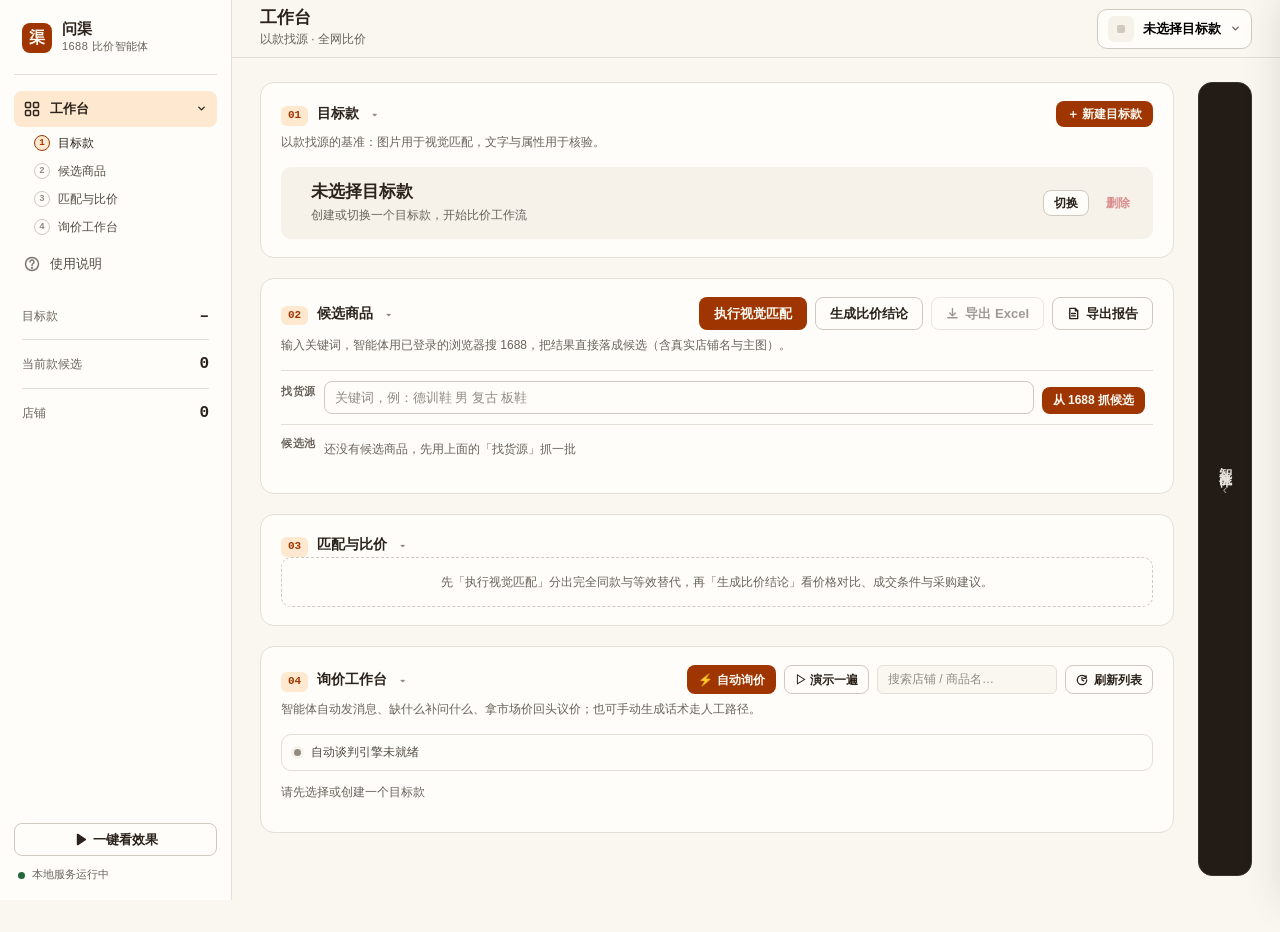
==== commit 1505d166: "feat(ui): 界面重做——四个区块可折叠、流程导航收进侧栏、状态条可点开在谈名单 页面按「人坐在电脑前干活」的顺序重排：目标款 → 候选商品 → 匹配与比价 → 询价工作台，四块各自可折叠，抓一" ====
--- a/app/web/index.html
+++ b/app/web/index.html
@@ -18,14 +18,18 @@
     </div>
   </div>
   <nav class="nav">
-    <button type="button" class="nav-tab active" data-tab="home" onclick="showTab('home')">
+    <button type="button" class="nav-tab active" id="nav-home" data-tab="home" aria-expanded="true" aria-controls="pipeline" onclick="onNavHome()">
       <svg width="16" height="16" viewBox="0 0 16 16" fill="none" stroke="currentColor" stroke-width="1.5" stroke-linecap="round" stroke-linejoin="round"><rect x="1.5" y="1.5" width="5" height="5" rx="1"/><rect x="9.5" y="1.5" width="5" height="5" rx="1"/><rect x="1.5" y="9.5" width="5" height="5" rx="1"/><rect x="9.5" y="9.5" width="5" height="5" rx="1"/></svg>
       工作台
+      <svg class="nav-caret" width="11" height="11" viewBox="0 0 12 12" fill="none" stroke="currentColor" stroke-width="1.5" stroke-linecap="round" stroke-linejoin="round"><path d="m3 4.5 3 3 3-3"/></svg>
     </button>
-    <button type="button" class="nav-tab" data-tab="import" onclick="showTab('import')">
-      <svg width="16" height="16" viewBox="0 0 16 16" fill="none" stroke="currentColor" stroke-width="1.5" stroke-linecap="round" stroke-linejoin="round"><path d="M4 1.5h8a1 1 0 0 1 1 1V14.5l-5-2.5L3 14.5V2.5a1 1 0 0 1 1-1Z"/></svg>
-      导入书签
-    </button>
+    <!-- 流程导航：从主区那一条横排挪进来，作为「工作台」的下拉子项 -->
+    <nav class="pipeline" id="pipeline" aria-label="工作台流程">
+      <button type="button" class="pipe-step" data-zone="zone-target"><span class="pipe-num">1</span><span class="pipe-label">目标款</span><span class="pipe-count" id="pipe-c1"></span></button>
+      <button type="button" class="pipe-step" data-zone="zone-candidates"><span class="pipe-num">2</span><span class="pipe-label">候选商品</span><span class="pipe-count" id="pipe-c2"></span></button>
+      <button type="button" class="pipe-step" data-zone="zone-result"><span class="pipe-num">3</span><span class="pipe-label">匹配与比价</span><span class="pipe-count" id="pipe-c3"></span></button>
+      <button type="button" class="pipe-step" data-zone="zone-inquiry"><span class="pipe-num">4</span><span class="pipe-label">询价工作台</span><span class="pipe-count" id="pipe-c4"></span></button>
+    </nav>
     <button type="button" class="nav-tab" data-tab="tutorial" onclick="showTab('tutorial')">
       <svg width="16" height="16" viewBox="0 0 16 16" fill="none" stroke="currentColor" stroke-width="1.5" stroke-linecap="round" stroke-linejoin="round"><circle cx="8" cy="8" r="6.5"/><path d="M6 6a2 2 0 1 1 3 1.7c-.7.4-1 1-1 1.8"/><circle cx="8" cy="12" r=".4" fill="currentColor"/></svg>
       使用说明
@@ -37,9 +41,10 @@
     <div class="side-stat"><span class="k">店铺</span><span class="v" id="stat-shops">–</span></div>
   </div>
   <div class="side-foot">
-    <button type="button" class="btn default" onclick="showDemo()">
+    <button type="button" class="btn default" onclick="showDemo()"
+            title="自动挑一个带图片、已有候选商品的目标款，切到工作台跑一遍视觉匹配">
       <svg width="13" height="13" viewBox="0 0 14 14" fill="currentColor"><path d="M3 1.8a1 1 0 0 1 1.5-.87l8 5.2a1 1 0 0 1 0 1.74l-8 5.2A1 1 0 0 1 3 12.2V1.8Z"/></svg>
-      演示模式
+      一键看效果
     </button>
     <div class="side-status"><span class="dot"></span>本地服务运行中</div>
   </div>
@@ -67,15 +72,6 @@
     </div>
   </header>
 
-  <!-- 流程步骤条 -->
-  <nav class="pipeline" id="pipeline">
-    <button type="button" class="pipe-step" data-zone="zone-target"><span class="pipe-num">1</span><span class="pipe-label">目标款</span><span class="pipe-count" id="pipe-c1"></span></button>
-    <button type="button" class="pipe-step" data-zone="zone-candidates"><span class="pipe-num">2</span><span class="pipe-label">候选商品</span><span class="pipe-count" id="pipe-c2"></span></button>
-    <button type="button" class="pipe-step" data-zone="zone-result"><span class="pipe-num">3</span><span class="pipe-label">视觉匹配</span><span class="pipe-count" id="pipe-c3"></span></button>
-    <button type="button" class="pipe-step" data-zone="zone-inquiry"><span class="pipe-num">4</span><span class="pipe-label">询价</span><span class="pipe-count" id="pipe-c4"></span></button>
-    <button type="button" class="pipe-step" data-zone="zone-result"><span class="pipe-num">5</span><span class="pipe-label">比价结论</span><span class="pipe-count" id="pipe-c5"></span></button>
-  </nav>
-
   <main class="content">
 
     <!-- ================= Tab: 工作台 ================= -->
@@ -136,20 +132,17 @@
                 </button>
               </div>
             </div>
-            <p class="zone-hint">书签从 1688 批量导入，或在此手动添加；匹配只对当前目标款下的候选执行。</p>
+            <p class="zone-hint">输入关键词，智能体用已登录的浏览器搜 1688，把结果直接落成候选（含真实店铺名与主图）。</p>
             <div class="sub-row">
-              <span class="row-label">门店</span>
-              <select id="shop-select"></select>
-              <input id="shop-name" class="grow" placeholder="新门店名，例：义乌XX服饰">
-              <button type="button" class="btn default sm" onclick="createShop()">添加门店</button>
-            </div>
-            <div class="sub-row">
-              <span class="row-label">商品</span>
-              <input id="prod-title" class="grow" placeholder="候选商品标题">
-              <input id="prod-price" class="w-90" type="number" step="0.01" placeholder="标价 ¥">
-              <span style="display:flex;align-items:center;gap:8px"><label class="file-btn">选择图片<input id="prod-image" class="w-180" type="file" accept="image/*" hidden></label><span class="file-name">未选择</span></span>
-              <input id="prod-attr" class="grow" placeholder='属性 JSON，可选'>
-              <button type="button" class="btn default sm" onclick="createProduct()">添加候选</button>
+              <span class="row-label">找货源</span>
+              <input id="crawl-keywords" class="grow" placeholder="关键词，例：德训鞋 男 复古 板鞋"
+                     onkeydown="if(event.key==='Enter'){event.preventDefault();crawlCandidates()}">
+              <button type="button" class="btn primary sm" id="btn-crawl" onclick="crawlCandidates()">从 1688 抓候选</button>
+              <span class="muted" id="crawl-hint" style="font-size:11px"></span>
+            </div>
+            <div class="sub-row" id="cand-pool-row">
+              <span class="row-label">候选池</span>
+              <div id="inq-chips" class="cand-pool"></div>
             </div>
             <div id="progress" style="display:none">
               <div class="progress-track"><div id="progress-bar"></div></div>
@@ -163,7 +156,7 @@
               <div class="zone-title"><span class="zone-index">03</span>匹配与比价</div>
             </div>
             <div id="result">
-              <div class="empty">选好目标款与候选商品后，先「执行视觉匹配」分出完全同款与等效替代，<br>再「生成比价结论」查看价格对比、成交条件与采购建议。</div>
+              <div class="empty compact">先「执行视觉匹配」分出完全同款与等效替代，再「生成比价结论」看价格对比、成交条件与采购建议。</div>
             </div>
           </section>
 
@@ -172,6 +165,14 @@
             <div class="zone-head">
               <div class="zone-title"><span class="zone-index">04</span>询价工作台</div>
               <div class="zone-actions">
+                <button type="button" class="btn primary sm" onclick="startAutoInquiry('cdp')"
+                        title="智能体自动打开店铺会话：发询价、追问缺口、拿市场价议价">
+                  ⚡ 自动询价
+                </button>
+                <button type="button" class="btn default sm" onclick="startAutoInquiry('mock')"
+                        title="剧本卖家：不碰真实账号、不用等回复，3 分钟看完整个谈判过程">
+                  ▷ 演示一遍
+                </button>
                 <input id="inquiry-search" type="search" placeholder="搜索店铺 / 商品名…" autocomplete="off"
                        style="width:180px;padding:4px 10px;border:1px solid var(--border);border-radius:6px;background:var(--paper);font:inherit;font-size:12px;color:var(--ink)"
                        oninput="renderWorkbench()">
@@ -181,20 +182,27 @@
                 </button>
               </div>
             </div>
-            <p class="zone-hint">逐个店铺生成话术 → 去旺旺发送 → 回贴卖家回复 → 自动解析报价。</p>
-            <div id="inq-chips" style="display:flex;gap:6px;flex-wrap:wrap;margin:0 0 10px"></div>
+            <p class="zone-hint">智能体自动发消息、缺什么补问什么、拿市场价回头议价；也可手动生成话术走人工路径。</p>
+            <div id="auto-bar" class="auto-bar"></div>
+            <div id="auto-pop" class="auto-pop" hidden></div>
+            <div id="auto-warn" class="auto-warn" style="display:none"></div>
             <div id="workbench"></div>
           </section>
 
         </div>
 
         <!-- 智能体控制台 -->
-        <aside class="console">
+        <aside class="console" id="agent-console">
+          <div class="console-spine" onclick="toggleConsole()" title="展开智能体控制台">
+            <span class="console-spine-label">智能体</span>
+            <span class="console-spine-arrow">‹</span>
+          </div>
           <div class="console-head">
             <span class="console-dot"></span>
             <span class="console-title">智能体控制台</span>
             <span class="console-sub">ReAct · 自主规划</span>
             <button type="button" class="console-clear" onclick="clearAgentHistory()">清空</button>
+            <button type="button" class="console-toggle" onclick="toggleConsole()" title="收起控制台（把宽度让给主区）">›</button>
           </div>
           <div class="console-body">
             <div class="console-goal">
@@ -221,46 +229,36 @@
     <div id="tab-import" class="tab-content">
       <div class="page">
         <div class="page-head">
-          <h2>导入书签</h2>
-          <p>在 1688 页面点一下书签，自动抓取标题、主图、价格、店铺并入库。支持搜索列表页批量导入与商品详情页单条导入。</p>
+          <h2>书签导入</h2>
+          <p>兜底通道：在 1688 页面上点一下书签，抓当前页的商品入库。日常批量找货源用工作台的「从 1688 抓候选」更快；这条路留着是因为它在你已经打开的页面上运行，<b>不会撞验证码</b>——详情页有滑块，人过完之后书签才跑得通。</p>
+          <p style="margin-top:10px"><button type="button" class="btn default sm" onclick="showTab('tutorial')">← 返回使用说明</button></p>
         </div>
         <div class="guide">
-          <div class="guide-step">
-            <div class="guide-num">0</div>
-            <div>
-              <h3>选择要导入到哪个目标款</h3>
-              <select id="target-select-import"></select>
-              <label class="check"><input type="checkbox" id="create-new-target"><span>将此页商品设为<b>新目标款</b>（面试演示用）</span></label>
-              <p class="muted">勾选后，在详情页点书签会先创建新目标款，再把当前商品挂到其下。</p>
-            </div>
-          </div>
           <div class="guide-step">
             <div class="guide-num">1</div>
             <div>
-              <h3>把书签拖到浏览器书签栏</h3>
+              <h3>选目标款，把书签拖进书签栏</h3>
+              <select id="target-select-import"></select>
+              <label class="check"><input type="checkbox" id="create-new-target"><span>把这件商品设为<b>新目标款</b>（现场被给一个款时用）</span></label>
+              <p class="muted" style="margin-top:12px">拖下面这个按钮到书签栏。拖不动就右键复制链接地址，手动新建一个书签再粘贴。</p>
               <a id="bm-btn" class="bm-btn" href="#" onclick="return false;">
                 <svg width="14" height="14" viewBox="0 0 16 16" fill="none" stroke="currentColor" stroke-width="1.5" stroke-linecap="round" stroke-linejoin="round"><path d="M8 2v8m0 0L5 7m3 3 3-3M2.5 12.5h11"/></svg>
                 导入 1688 商品
               </a>
-              <p class="muted">拖不动就右键「复制链接地址」，手动新建书签并粘贴。</p>
             </div>
           </div>
           <div class="guide-step">
             <div class="guide-num">2</div>
             <div>
-              <h3>在 1688 页面点击书签</h3>
-              <p><b>方式 A（批量，推荐）</b>：在搜索列表页 <code>s.1688.com/selloffer/…</code> 点书签 → 抓取全页商品 → 批量导入。</p>
-              <p><b>方式 B（单条）</b>：在商品详情页 <code>detail.1688.com/offer/…</code> 点书签 → 导入当前商品。</p>
-            </div>
-          </div>
-          <div class="guide-step">
-            <div class="guide-num">…</div>
-            <div>
-              <h3>排查：书签源码</h3>
-              <p class="muted">如需手动新建书签，把下面代码作为书签 URL：</p>
-              <textarea id="bm-code" rows="8" readonly></textarea>
-            </div>
-          </div>
+              <h3>在 1688 页面上点一下</h3>
+              <p><b>搜索列表页</b> <code>s.1688.com/selloffer/…</code> → 整页商品批量入库。</p>
+              <p><b>商品详情页</b> <code>detail.1688.com/offer/…</code> → 只导入当前这一件。想精确补某一个款，用这个。</p>
+            </div>
+          </div>
+          <details class="guide-more">
+            <summary>书签源码（要手动新建书签时用）</summary>
+            <textarea id="bm-code" rows="6" readonly></textarea>
+          </details>
         </div>
       </div>
     </div>
@@ -270,54 +268,84 @@
       <div class="page">
         <div class="page-head">
           <h2>使用说明</h2>
-          <p>四步走完一次完整的以款找源：建目标款 → 导入候选 → 匹配 → 比价询价。</p>
+          <p>四步走完一次完整的以款找源：建目标款 → 抓候选 → 视觉匹配 → 自动询价。</p>
         </div>
 
         <div class="tut-block">
           <h3><span class="zone-index">01</span>快速上手</h3>
           <ol class="tut-list">
-            <li><b>创建目标款</b>：工作台「＋ 新建目标款」，填名称并上传图片（视觉匹配必选）。</li>
-            <li><b>导入候选</b>：切到「导入书签」页拿书签，去 1688 搜索页或详情页点一下。</li>
-            <li><b>执行匹配</b>：回到工作台点「执行视觉匹配」，候选被分为完全同款 / 等效替代 / 已排除。</li>
-            <li><b>比价询价</b>：「生成比价结论」看价格与成交条件；询价工作台逐家出话术、回贴报价。</li>
+            <li><b>建目标款</b>：工作台「＋ 新建目标款」，填名称并上传图片（视觉匹配必须要有图）。</li>
+            <li><b>找货源</b>：在 02 区填关键词，点「从 1688 抓候选」。智能体用你已登录的浏览器搜 1688，把商品连同<b>真实店铺名、标价、主图</b>一起入库，一次 20 件，不重复计入。</li>
+            <li><b>执行视觉匹配</b>：候选被分成完全同款 / 等效替代 / 已排除。只有前两类会进入询价——连是不是这款都没确认就去问价，卖家报回来的数字跟目标款没关系，还像在乱发。</li>
+            <li><b>自动询价</b>：询价工作台点「⚡ 自动询价」，智能体逐家开旺旺：发询价 → 只补问没答的项 → 拿市场最低价回头议价 → 收敛。<br><span class="muted">卖家回话是后台自己取的，页面每 5 秒跟上一次，进度、缺口、轮次会自己变——不用刷新；切到别的标签页也会继续跟，标题上会显示未读。</span></li>
+            <li><b>表怎么看</b>：询价表按状态分成「在谈 / 已报价 / 待询价 / 已排除」几组，<b>默认只展开在谈的</b>，其余折成一行，抓几十个候选也不会铺成两屏。点组标题展开或收起；02 区「候选池」点一档，下表就只剩那一档。</li>
           </ol>
         </div>
 
         <div class="tut-block">
-          <h3><span class="zone-index">02</span>演示视频</h3>
-          <div class="demo-videos">
-            <div class="demo-video">
-              <video controls preload="metadata" src="/static/videos/demo-agent.mp4"></video>
-              <div class="cap">
-                <div class="t"><span class="n">方式一</span>智能体自动分析</div>
-                <div class="s">一句话下达目标 → ReAct 智能体自主调用工具（查看目标款 → 视觉匹配 → 比价），推理轨迹实时可见 → 输出比价结论与采购建议。</div>
-              </div>
-            </div>
-            <div class="demo-video">
-              <video controls preload="metadata" src="/static/videos/demo-manual.mp4"></video>
-              <div class="cap">
-                <div class="t"><span class="n">方式二</span>书签手动导入</div>
-                <div class="s">在导入页取书签 → 打开 1688 搜索结果页点一下书签 → 候选商品批量入库 → 执行视觉匹配分出同款/替代 → 生成比价结论。</div>
-              </div>
-            </div>
-          </div>
+          <h3><span class="zone-index">02</span>三分钟看完一次谈判</h3>
+          <p class="muted" style="font-size:12px;margin:6px 0 10px">询价工作台右上角两个按钮，走的是同一条决策逻辑，区别只在对面是谁：</p>
+          <ol class="tut-list">
+            <li><b>▷ 演示一遍</b>：剧本卖家用三分钟跑完「询价 → 补问缺口 → 议价 → 收工」，<b>不碰真实账号、不用等卖家在线</b>。想看完整过程就看这个。</li>
+            <li><b>⚡ 自动询价</b>：真实发到你已登录的 1688。发送那一刻会截图存证，所以即使卖家几小时后才回，也能证明消息确实是它发的、不是人贴的。</li>
+          </ol>
+          <p class="muted" style="font-size:12px;margin:10px 0 0">点会话里的「对话」看完整往返。中间那些灰底带「决策」的行是它每一步的判断依据，不是事后编的说明——包括「还缺：是否含税、运费怎么算」这种缺口清单。</p>
         </div>
 
         <div class="tut-block">
-          <h3><span class="zone-index">03</span>面试场景应对</h3>
-          <p class="muted" style="font-size:12px;margin:6px 0 0">面试官给出任何商品时，全程动态响应，无需提前准备：</p>
+          <h3><span class="zone-index">03</span>它按什么规则谈</h3>
           <ol class="tut-list">
-            <li>打开该商品的 1688 详情页。</li>
-            <li>在「导入书签」页勾选「将此页商品设为新目标款」。</li>
-            <li>点书签 → 自动创建目标款并导入该商品。</li>
-            <li>再搜同类关键词，点书签批量导入候选。</li>
-            <li>回工作台点「执行视觉匹配」→ 出分层结果，继续比价与询价。</li>
+            <li><b>只问缺的</b>：卖家答过的项不再重复问；同一句不会连发两遍。</li>
+            <li><b>卖家说「我去问一下」就等</b>，不催不刷屏；对方报完价才回到议价。</li>
+            <li><b>要微信 / 电话 / 站外聊 → 立刻停手转人工</b>。站外引流有风险，这条是硬规则，不是能力不够。</li>
+            <li><b>撞到验证码 → 整体暂停等人工</b>，不重试硬闯。</li>
+            <li><b>配额</b>：单次批量上限 8 家、每日 25 家、一家店一个款只聊一次，发送之间还有随机静默。</li>
           </ol>
+          <p class="muted" style="font-size:12px;margin:10px 0 0">演示实例（给别人看的那份）会拒掉「⚡ 自动询价」，只让跑剧本——避免有人拿着你的号给真卖家发消息。要导入单个指定商品而不想撞详情页的滑块，用下面的书签方式。</p>
+          <p style="margin-top:10px">
+            <button type="button" class="btn default sm" onclick="showTab('import')">打开书签导入（兜底通道）</button>
+          </p>
+        </div>
+
+        <div class="tut-block">
+          <h3><span class="zone-index">04</span>现场被给一个商品时</h3>
+          <p class="muted" style="font-size:12px;margin:6px 0 0">对方随手丢一个款过来，全程动态响应，不需要提前准备数据：</p>
+          <ol class="tut-list">
+            <li>切到「书签导入」，勾上「将此页商品设为新目标款」，在 1688 详情页点一下书签 → 目标款和这一件候选同时建好。</li>
+            <li>回工作台，在 02 区填同类关键词，点「从 1688 抓候选」→ 20 件同类批量入库。</li>
+            <li>点「执行视觉匹配」，分出完全同款 / 等效替代 / 已排除。</li>
+            <li>点「⚡ 自动询价」，它自己去谈；谈的过程中点「对话」能实时看。</li>
+            <li>讲的时候盯住会话里的「决策」行——那是它自己判断出来的，不是照着剧本念。</li>
+          </ol>
+          <p class="muted" style="font-size:12px;margin:10px 0 0"><b>开场前检查</b>：抓取浏览器是否已启动并保持登录（没登录会让「找货源」和「自动询价」都失败）；挑一家缓存过旺旺号的店开场，能绕开详情页的滑块。</p>
         </div>
       </div>
     </div>
 
   </main>
+
+  <!-- 会话抽屉：看智能体到底在跟卖家聊什么，随时接管 -->
+  <div class="drawer-mask" id="drawer-mask" onclick="closeSession()"></div>
+  <aside class="drawer" id="session-drawer" aria-label="卖家会话">
+    <div class="drawer-head">
+      <div style="min-width:0">
+        <h3 id="sd-title">卖家会话</h3>
+        <div class="drawer-sub" id="sd-sub"></div>
+      </div>
+      <button type="button" class="drawer-close" onclick="closeSession()" title="关闭（Esc）">×</button>
+    </div>
+    <div class="chat-meta" id="sd-meta"></div>
+    <div class="chat-log" id="sd-log"></div>
+    <div class="drawer-foot">
+      <div class="row">
+        <input id="sd-input" type="text" placeholder="人工插一句话…"
+               onkeydown="if(event.key==='Enter'){event.preventDefault();sendInject()}">
+        <button type="button" class="btn primary sm" onclick="sendInject()">发送</button>
+        <button type="button" class="btn ghost sm" id="sd-pause" onclick="togglePause()">暂停自动</button>
+      </div>
+      <p class="drawer-hint" id="sd-hint"></p>
+    </div>
+  </aside>
 </div>
 
 <!-- JavaScript 模块加载 -->
@@ -326,6 +354,7 @@
 <script src="js/agent.js"></script>
 <script src="js/comparison.js"></script>
 <script src="js/inquiry.js"></script>
+<script src="js/session.js"></script>
 <script src="js/import.js"></script>
 
 <script>
--- a/app/web/css/style.css
+++ b/app/web/css/style.css
@@ -132,29 +132,38 @@
 .ts-empty { padding: 14px; text-align: center; font-size: 12px; color: var(--muted); }
 .ts-new { width: 100%; margin-top: 4px; }
 
-/* ============ 流程步骤条 ============ */
+/* ============ 流程导航（工作台下的下拉子项） ============ */
+.nav-caret { margin-left: auto; flex: none; opacity: .5; transition: transform .16s ease-out; }
+.nav-tab[aria-expanded="false"] .nav-caret { transform: rotate(-90deg); }
+.nav-tab[aria-expanded="true"] { color: var(--ink); }
+
 .pipeline {
-  display: flex; gap: 4px; margin: 20px 28px 0; padding: 6px;
-  background: var(--surface); border: 1px solid var(--border); border-radius: var(--r-l);
-}
-.pipeline.is-hidden { display: none; }
+  display: flex; flex-direction: column; gap: 1px;
+  margin: 1px 0 3px; padding: 0 0 0 14px;
+}
+.pipeline.is-hidden, .pipeline.is-collapsed { display: none; }
 .pipe-step {
-  flex: 1; display: flex; align-items: center; gap: 9px; min-width: 0;
-  padding: 8px 10px; border: 0; border-radius: var(--r-m); background: none;
+  display: flex; align-items: center; gap: 8px; width: 100%; min-width: 0;
+  padding: 5px 8px 5px 6px; border: 0; border-radius: 6px; background: none;
   cursor: pointer; font-family: var(--font-sans); text-align: left;
   transition: background .15s ease-out;
 }
 .pipe-step:hover { background: var(--surface-2); }
 .pipe-num {
-  width: 22px; height: 22px; border-radius: 50%; flex: none;
-  display: grid; place-items: center; font-family: var(--font-mono); font-size: 11px; font-weight: 600;
-  border: 1.5px solid var(--border-strong); color: var(--faint);
+  width: 16px; height: 16px; border-radius: 50%; flex: none;
+  display: grid; place-items: center; font-family: var(--font-mono); font-size: 9px; font-weight: 600;
+  border: 1px solid var(--border-strong); color: var(--faint);
 }
 .pipe-step.done .pipe-num { background: var(--accent-deep); border-color: var(--accent-deep); color: oklch(98% 0.01 85); }
 .pipe-step.active .pipe-num { border-color: var(--accent-deep); color: var(--accent-deep); background: var(--accent-soft); }
-.pipe-label { font-size: 12px; font-weight: 600; color: var(--ink-2); white-space: nowrap; }
+.pipe-label { font-size: 12px; font-weight: 500; color: var(--ink-2); white-space: nowrap; overflow: hidden; text-overflow: ellipsis; }
 .pipe-step.done .pipe-label, .pipe-step.active .pipe-label { color: var(--ink); }
-.pipe-count { font-family: var(--font-mono); font-size: 11px; color: var(--muted); background: var(--surface-2); border-radius: var(--r-s); padding: 0 6px; font-variant-numeric: tabular-nums; }
+.pipe-count {
+  margin-left: auto; flex: none;
+  font-family: var(--font-mono); font-size: 10px; line-height: 15px; color: var(--muted);
+  background: var(--surface-2); border-radius: var(--r-s); padding: 0 5px; font-variant-numeric: tabular-nums;
+}
+.pipe-count:empty { display: none; }
 .pipe-step.done .pipe-count { background: var(--accent-soft); color: var(--accent-deep); }
 
 /* ============ 内容区 ============ */
@@ -163,7 +172,10 @@
 .tab-content.active { display: block; animation: fade-in .18s ease-out; }
 @keyframes fade-in { from { opacity: 0; transform: translateY(4px); } to { opacity: 1; transform: none; } }
 
+/* 右栏宽度由 .console-collapsed 控制：收起后主区直接多出 350px，
+   询价表 6 列不用再挤在 880px 里折行 */
 .workbench-grid { display: grid; grid-template-columns: minmax(0, 1fr) 400px; gap: 24px; align-items: start; }
+.workbench-grid.console-collapsed { grid-template-columns: minmax(0, 1fr) 54px; }
 .work-col { display: grid; gap: 20px; min-width: 0; }
 
 /* 工作分区 */
@@ -201,11 +213,13 @@
 
 .sub-row { display: flex; align-items: flex-end; gap: 8px; flex-wrap: wrap; padding: 10px 0; border-top: 1px solid var(--border); }
 .sub-row:first-of-type { border-top: 0; }
-.sub-row .row-label { padding-bottom: 8px; flex: none; width: 34px; }
+.sub-row .row-label { padding-bottom: 8px; flex: none; width: auto; min-width: 34px; white-space: nowrap; }
 .sub-row .grow { flex: 1; min-width: 130px; }
 .sub-row .w-90 { width: 96px; flex: none; }
 .sub-row .w-180 { width: 190px; flex: none; }
 .sub-row select { width: auto; min-width: 150px; flex: none; }
+/* 主区变宽后输入框会一路顶到最右，把按钮推得太远；限个宽度让它俩挨着 */
+#crawl-keywords { max-width: 760px; }
 
 /* 按钮 */
 .btn {
@@ -237,6 +251,7 @@
   border: 1.5px dashed var(--border-strong); border-radius: var(--r-m);
   padding: 28px 20px; text-align: center; font-size: 13px; color: var(--muted); line-height: 1.8;
 }
+.empty.compact { padding: 14px 20px; font-size: 12px; line-height: 1.7; }
 /* 询价筛选 chips */
 #inq-chips button {
   cursor: pointer; font: inherit; font-size: 12px; line-height: 1.7;
@@ -276,6 +291,24 @@
 .match-card .shop { font-weight: 600; font-size: 13px; display: flex; align-items: center; gap: 8px; flex-wrap: wrap; }
 .match-card .shop .price { font-family: var(--font-mono); color: var(--accent-deep); font-weight: 700; }
 .match-card .reason { color: var(--muted); font-size: 12px; margin-top: 5px; line-height: 1.7; }
+
+/* 已排除 / 未核验：默认收成一行摘要。这两组动辄几十条，
+   平铺会把真正要看的同款顶到几屏之外。 */
+.match-col.fold { border: 1px solid var(--border); border-radius: var(--r-m); background: var(--surface-2); padding: 0 12px; }
+.match-col.fold[open] { padding-bottom: 10px; }
+.match-col.fold > summary { cursor: pointer; list-style: none; padding: 11px 0; }
+.match-col.fold > summary::-webkit-details-marker { display: none; }
+.match-col.fold > summary h3 { margin: 0; }
+.match-col.fold > summary h3::before {
+  content: "＋"; font-family: var(--font-mono); font-size: 11px;
+  color: var(--accent-deep); flex: none;
+}
+.match-col.fold[open] > summary h3::before { content: "－"; }
+.match-col.fold .fold-hint { font-size: 11px; font-weight: 400; color: var(--faint); }
+.match-col.fold .cards { margin-top: 2px; }
+/* 展开也别把页面拉长：几十条在同一个小窗口里滚，页面结构保持稳定 */
+.match-col.fold[open] .cards { max-height: 46vh; overflow-y: auto; padding-right: 4px; }
+.match-col.fold .match-card { margin-bottom: 6px; background: var(--surface); }
 
 .tag { display: inline-block; font-size: 11px; font-weight: 600; padding: 1px 8px; border-radius: var(--r-s); flex: none; }
 .tag.exact { background: var(--gold-soft); color: var(--gold-deep); }
@@ -310,6 +343,55 @@
 .cmp-scroll thead th { position: sticky; top: 0; background: var(--surface); z-index: 2; box-shadow: inset 0 -1px 0 var(--border); }
 .wb-scroll { max-height: 600px; overflow: auto; }
 .wb-scroll thead th { position: sticky; top: 0; background: var(--surface); z-index: 2; box-shadow: inset 0 -1px 0 var(--border); }
+
+/* 询价表的状态分组：组头是一行可点的小标题，不是数据行，所以不参与 hover 高亮 */
+tr.grp-row td {
+  position: sticky; top: 34px; z-index: 1; background: var(--surface);
+  padding: 0; border-bottom: 1px solid var(--border);
+}
+tbody tr.grp-row:hover { background: transparent; }
+.grp-btn {
+  display: flex; align-items: center; gap: 8px; width: 100%;
+  padding: 7px 10px; background: var(--surface-2); border: 0;
+  font: inherit; font-size: 12px; color: var(--ink-2);
+  text-align: left; cursor: pointer;
+}
+.grp-btn:hover { background: var(--accent-soft); }
+.grp-caret { width: 10px; flex: none; font-size: 10px; color: var(--faint); }
+.grp-label { font-weight: 700; }
+.grp-count {
+  font-family: var(--font-mono); font-size: 11px; color: var(--accent-deep);
+  background: var(--surface); border: 1px solid var(--border); border-radius: 999px;
+  padding: 0 7px;
+}
+.grp-hint { font-size: 11px; color: var(--muted); }
+/* 只在筛选时出现的一行提示，平时不占位置 */
+.inq-filter-bar {
+  display: flex; align-items: center; justify-content: space-between; gap: 10px;
+  margin: 0 0 8px; padding: 5px 12px; border-radius: var(--r-m);
+  background: var(--accent-soft); color: var(--accent-deep); font-size: 12px;
+}
+.inq-filter-bar button {
+  font: inherit; font-size: 12px; cursor: pointer; padding: 1px 10px;
+  border: 1px solid currentColor; border-radius: 999px;
+  background: transparent; color: inherit;
+}
+
+/* 候选池：02 区那一行，点一档就筛下面那张表 */
+.cand-pool { display: flex; align-items: center; gap: 6px; flex-wrap: wrap; }
+#cand-pool-row { align-items: center; }
+
+/* 区块折叠：标题可点，收起来只留一行标题和行为按钮 */
+.zone-title-btn { cursor: pointer; user-select: none; }
+.zone-title-btn:hover { color: var(--accent-deep); }
+.zone-title-btn::after {
+  content: '▾'; margin-left: 4px; font-size: 10px; color: var(--faint);
+  transition: transform .15s;
+}
+.zone.folded .zone-title-btn::after { content: '▸'; }
+.zone.folded > *:not(.zone-head) { display: none; }
+.zone.folded { padding-bottom: 18px; }
+
 .p-thumb { width: 40px; height: 40px; border-radius: 6px; object-fit: cover; flex: none; background: var(--surface-2); border: 0.5px solid var(--border); }
 .p-cell { display: flex; gap: 8px; align-items: flex-start; }
 .attr-chip { display: inline-block; font-size: 11px; line-height: 1.8; padding: 0 8px; border-radius: 999px; background: var(--gold-soft); color: var(--gold-deep); margin: 2px 6px 2px 0; white-space: nowrap; }
@@ -343,6 +425,31 @@
   display: flex; align-items: center; gap: 9px;
   padding: 13px 16px; border-bottom: 1px solid var(--console-border); flex: none;
 }
+
+/* 收起态：只留一条竖脊，点一下展开。主区宽度是这里让出来的 */
+.console.collapsed { width: 54px; }
+.console.collapsed .console-head,
+.console.collapsed .console-body { display: none; }
+.console-spine { display: none; }
+.console.collapsed .console-spine {
+  display: flex; flex: 1; flex-direction: column; align-items: center; justify-content: center;
+  gap: 12px; cursor: pointer; user-select: none;
+}
+.console-spine-label {
+  writing-mode: vertical-rl; letter-spacing: .3em;
+  font-family: var(--font-serif); font-size: 13px; font-weight: 700; color: var(--console-ink);
+}
+.console-spine-arrow { color: var(--console-muted); font-size: 13px; transition: color .15s ease-out; }
+.console.collapsed:hover .console-spine-arrow { color: var(--console-accent); }
+.console.collapsed:hover { border-color: var(--console-muted); }
+.console-toggle {
+  flex: none; width: 22px; height: 22px; border-radius: 6px;
+  display: inline-flex; align-items: center; justify-content: center;
+  background: none; border: 1px solid var(--console-border);
+  color: var(--console-muted); font-size: 13px; line-height: 1; cursor: pointer;
+  transition: color .15s ease-out, border-color .15s ease-out;
+}
+.console-toggle:hover { color: var(--console-ink); border-color: var(--console-muted); }
 .console-dot { width: 8px; height: 8px; border-radius: 50%; background: var(--console-accent); flex: none; box-shadow: 0 0 0 3px oklch(76% 0.14 58 / .18); }
 .console-title { font-size: 13px; font-weight: 700; color: var(--console-ink); letter-spacing: .02em; }
 .console-sub { font-size: 11px; color: var(--console-muted); font-weight: 400; margin-left: 2px; }
@@ -424,6 +531,11 @@
 
 .guide { margin-top: 20px; }
 .guide-step { display: grid; grid-template-columns: 56px 1fr; gap: 18px; padding: 22px 0; border-bottom: 1px solid var(--border); }
+.guide-step:last-of-type { border-bottom: 0; }
+.guide-more { padding: 14px 0 2px; border-top: 1px solid var(--border); }
+.guide-more summary { cursor: pointer; font-size: 12px; color: var(--muted); user-select: none; }
+.guide-more summary:hover { color: var(--ink); }
+.guide-more textarea { margin-top: 10px; font-family: var(--font-mono); font-size: 11px; line-height: 1.5; }
 .guide-step:last-child { border-bottom: 0; }
 .guide-num { font-family: var(--font-serif); font-size: 30px; font-weight: 700; color: var(--accent-deep); line-height: 1; }
 .guide-step h3 { font-size: 14px; font-weight: 700; margin: 2px 0 8px; }
@@ -485,9 +597,15 @@
   .brand { border-bottom: 0; padding: 0; flex: none; }
   .nav { flex-direction: row; margin-top: 0; flex: none; }
   .nav-tab { white-space: nowrap; }
+  .nav-caret { display: none; }
+  /* 窄屏侧栏是横排一行：下拉退化成小胶囊，跟着横向滑动 */
+  .pipeline { flex-direction: row; align-items: center; margin: 0 2px; padding: 0 4px; background: var(--surface-2); border-radius: 8px; }
+  .pipe-step { width: auto; padding: 4px 6px; }
+  .pipe-num { display: none; }
+  .pipe-count { margin-left: 0; }
   .side-stats, .side-foot { display: none; }
   .main { margin-left: 0; }
-  .topbar, .pipeline, .content { margin-left: 0; padding-left: 16px; padding-right: 16px; }
+  .topbar, .content { margin-left: 0; padding-left: 16px; padding-right: 16px; }
   .topbar { padding: 0 16px; }
   .nt-grid { grid-template-columns: 1fr 1fr; }
   .nt-grid .span2 { grid-column: span 2; }
@@ -495,7 +613,226 @@
 @media (max-width: 640px) {
   .nt-grid { grid-template-columns: 1fr; }
   .nt-grid .span2 { grid-column: span 1; }
-  .pipeline { flex-wrap: wrap; }
-  .pipe-step { flex: 1 1 44%; }
   .target-current { flex-wrap: wrap; }
-}+}
+/* ============ 自动谈判：引擎状态条 ============ */
+.auto-bar {
+  display: flex; align-items: center; gap: 10px; flex-wrap: wrap;
+  padding: 8px 12px; margin: 0 0 10px;
+  background: var(--surface); border: 1px solid var(--border);
+  border-radius: var(--r-m); font-size: 12px; color: var(--ink-2);
+}
+.auto-dot {
+  width: 7px; height: 7px; border-radius: 50%; flex: none;
+  background: var(--leaf-deep); box-shadow: 0 0 0 3px var(--leaf-soft);
+}
+.auto-dot.idle { background: var(--faint); box-shadow: 0 0 0 3px var(--surface-2); }
+.auto-dot.blocked { background: var(--danger); box-shadow: 0 0 0 3px var(--danger-soft); }
+.auto-bar .spacer { flex: 1 1 auto; }
+.auto-bar b { color: var(--ink); font-weight: 600; font-variant-numeric: tabular-nums; }
+
+/* 状态条左半区整块可点：展开「在谈的哪几家」 */
+.auto-toggle {
+  display: flex; align-items: center; gap: 7px; padding: 2px 6px 2px 2px;
+  border: 0; border-radius: 6px; background: none; cursor: pointer;
+  font: inherit; font-size: 12px; color: var(--ink-2); text-align: left;
+  transition: background .15s ease-out;
+}
+.auto-toggle:hover { background: var(--surface-2); }
+.auto-toggle-caret {
+  font-size: 13px; line-height: 1; color: var(--faint);
+  transition: transform .16s ease-out;
+}
+.auto-bar.open .auto-toggle { background: var(--accent-soft); color: var(--accent-deep); }
+.auto-bar.open .auto-toggle b { color: var(--accent-deep); }
+.auto-bar.open .auto-toggle-caret { transform: rotate(90deg); color: var(--accent-deep); }
+.auto-paused { color: var(--muted); }
+
+/* 展开的名单：紧贴状态条下方，行内点开完整对话 */
+.auto-pop {
+  margin: -4px 0 10px; padding: 0;
+  background: var(--surface); border: 1px solid var(--border);
+  border-radius: var(--r-m); overflow: hidden;
+  animation: fade-in .16s ease-out;
+}
+.auto-pop-head {
+  display: flex; align-items: center; gap: 10px;
+  padding: 8px 12px; border-bottom: 1px solid var(--border);
+  background: var(--surface-2); font-size: 12px; color: var(--ink-2);
+}
+.auto-pop-head b { color: var(--ink); font-size: 12px; }
+.auto-pop-note { color: var(--muted); font-size: 11px; }
+.auto-pop-head .spacer { flex: 1 1 auto; }
+.auto-pop-empty { padding: 14px 12px; font-size: 12px; color: var(--muted); }
+.auto-pop-list { display: grid; max-height: 360px; overflow-y: auto; }
+.apl-row {
+  display: flex; align-items: center; gap: 12px; width: 100%;
+  padding: 9px 12px; border: 0; border-top: 1px solid var(--border);
+  background: none; cursor: pointer; text-align: left; font: inherit;
+  transition: background .13s ease-out;
+}
+.apl-row:first-child { border-top: 0; }
+.apl-row:hover { background: var(--surface-2); }
+.apl-main { display: grid; gap: 2px; min-width: 0; flex: 1; }
+.apl-line1 { display: flex; align-items: center; gap: 8px; min-width: 0; }
+.apl-shop {
+  font-size: 12.5px; font-weight: 600; color: var(--ink);
+  white-space: nowrap; overflow: hidden; text-overflow: ellipsis; max-width: 46%;
+}
+.apl-chip {
+  flex: none; font-size: 10.5px; line-height: 16px; padding: 0 6px; border-radius: 4px;
+  background: var(--surface-2); color: var(--ink-2); border: 1px solid var(--border);
+}
+.apl-chip.live { background: var(--accent-soft); color: var(--accent-deep); border-color: transparent; }
+.apl-chip.warn { background: var(--danger-soft); color: var(--danger); border-color: transparent; }
+.apl-chip.paused { background: transparent; color: var(--muted); border-style: dashed; }
+.apl-round, .apl-when { flex: none; font-size: 11px; color: var(--muted); font-variant-numeric: tabular-nums; }
+.apl-when { min-width: 56px; }
+.apl-title {
+  font-size: 11.5px; color: var(--ink-2);
+  white-space: nowrap; overflow: hidden; text-overflow: ellipsis;
+}
+.apl-last {
+  font-size: 11.5px; color: var(--muted);
+  white-space: nowrap; overflow: hidden; text-overflow: ellipsis;
+}
+.apl-last.empty { opacity: .7; }
+.apl-go { flex: none; font-size: 11.5px; color: var(--accent-deep); font-weight: 600; white-space: nowrap; }
+.auto-warn {
+  margin: 0 0 10px; padding: 8px 12px; font-size: 12px; line-height: 1.6;
+  background: var(--danger-soft); color: var(--danger);
+  border: 1px solid oklch(86% 0.06 25); border-radius: var(--r-m);
+}
+
+/* 状态徽标：自动谈判新增的中间态 */
+.status.sending      { background: var(--ochre-soft); color: var(--ochre-deep); }
+.status.following_up { background: var(--gold-soft);  color: var(--gold-deep); }
+.status.negotiating  { background: var(--accent-soft); color: var(--accent-deep); }
+.status.escalated    { background: var(--danger-soft); color: var(--danger); }
+.status.expired      { background: var(--surface-2);  color: var(--faint); }
+
+/* 行内进度：第 N 轮 · 缺 X */
+.inq-progress { display: block; margin-top: 3px; font-size: 11px; color: var(--faint); line-height: 1.5; }
+.inq-progress em { font-style: normal; color: var(--ochre-deep); }
+
+/* ============ 会话抽屉 ============ */
+.drawer-mask {
+  position: fixed; inset: 0; background: oklch(26% .018 60 / .28);
+  opacity: 0; pointer-events: none; transition: opacity .18s ease; z-index: 80;
+}
+.drawer-mask.on { opacity: 1; pointer-events: auto; }
+.drawer {
+  position: fixed; top: 0; right: 0; bottom: 0; width: min(540px, 94vw);
+  background: var(--paper); border-left: 1px solid var(--border-strong);
+  box-shadow: -10px 0 36px oklch(26% .018 60 / .14);
+  transform: translateX(102%); transition: transform .22s ease; z-index: 81;
+  display: flex; flex-direction: column;
+}
+.drawer.on { transform: none; }
+.drawer-head {
+  padding: 14px 16px 10px; border-bottom: 1px solid var(--border);
+  display: flex; align-items: flex-start; gap: 10px;
+}
+.drawer-head h3 {
+  margin: 0; font-family: var(--font-serif); font-size: 15px; font-weight: 500; color: var(--ink);
+}
+.drawer-sub { margin-top: 4px; font-size: 12px; color: var(--muted); line-height: 1.6; }
+.drawer-close {
+  margin-left: auto; flex: none; width: 26px; height: 26px; border-radius: 6px;
+  border: 1px solid var(--border); background: var(--surface); color: var(--muted);
+  cursor: pointer; font-size: 15px; line-height: 1;
+}
+.drawer-close:hover { color: var(--ink); border-color: var(--border-strong); }
+.chat-meta {
+  display: flex; gap: 6px; flex-wrap: wrap; padding: 8px 16px;
+  border-bottom: 1px solid var(--border); background: var(--surface);
+}
+.chat-meta span {
+  font-size: 11px; padding: 2px 8px; border-radius: 99px;
+  background: var(--surface-2); color: var(--ink-2); white-space: nowrap;
+}
+.chat-meta span.warn { background: var(--ochre-soft); color: var(--ochre-deep); }
+.chat-log {
+  flex: 1 1 auto; overflow-y: auto; padding: 16px;
+  display: flex; flex-direction: column; gap: 10px;
+}
+.bubble {
+  max-width: 80%; padding: 9px 12px; border-radius: 12px;
+  font-size: 13px; line-height: 1.65; white-space: pre-wrap; word-break: break-word;
+}
+.bubble.seller { align-self: flex-start; background: var(--surface); border: 1px solid var(--border); color: var(--ink); }
+.bubble.buyer  { align-self: flex-end; background: var(--accent-soft); border: 1px solid oklch(88% .05 72); color: var(--ink); }
+.bubble.system {
+  align-self: center; max-width: 92%; background: transparent; color: var(--faint);
+  border: 1px dashed var(--border-strong); border-radius: 99px;
+  padding: 4px 12px; font-size: 11px;
+}
+/* 决策轨迹：消息只能证明「说了什么」，这一行才证明它「为什么这么说」。
+   所以不用对话气泡的形状，做成等宽日志条，读起来像推理过程而不是聊天。 */
+.bubble.decision {
+  align-self: stretch; max-width: 100%;
+  background: var(--surface-2); color: var(--ink-2);
+  border: 0; border-left: 2px solid var(--accent);
+  border-radius: 0 var(--r-s) var(--r-s) 0;
+  padding: 6px 10px 6px 9px;
+  font-family: var(--font-mono); font-size: 11.5px; line-height: 1.6;
+  white-space: normal;
+}
+.bubble.decision .decision-tag {
+  display: inline-block; margin-right: 7px; padding: 0 5px;
+  border-radius: 3px; background: var(--accent-soft); color: var(--accent-deep);
+  font-family: var(--font-sans); font-size: 10px; letter-spacing: .04em;
+  vertical-align: 1px;
+}
+.bubble .ts {
+  display: block; margin-top: 4px; font-size: 10px; color: var(--faint);
+  font-variant-numeric: tabular-nums;
+}
+.drawer-foot { border-top: 1px solid var(--border); padding: 10px 12px; background: var(--surface); }
+.drawer-foot .row { display: flex; gap: 6px; align-items: center; }
+.drawer-foot input {
+  flex: 1 1 auto; padding: 7px 10px; font: inherit; font-size: 13px;
+  border: 1px solid var(--border); border-radius: var(--r-s);
+  background: var(--paper); color: var(--ink);
+}
+.drawer-foot input:focus { outline: none; border-color: var(--accent); }
+.drawer-hint { margin: 6px 2px 0; font-size: 11px; color: var(--faint); line-height: 1.5; }
+
+/* 标题再干净也可能偏长：限两行，别把整行撑高 */
+.p-cell span {
+  display: -webkit-box; -webkit-line-clamp: 2; -webkit-box-orient: vertical;
+  overflow: hidden; line-height: 1.5;
+}
+
+/* ==================== 后台轮询的提示 ==================== */
+/* 新消息是后台自己推进来的，页面不能再整张表悄悄换掉：
+   变化的那行闪一下，右下角再给一条可点开的轻提示。 */
+tbody tr.row-flash {
+  animation: rowFlash 2.2s ease-out;
+}
+@keyframes rowFlash {
+  0%   { background: var(--accent-soft); }
+  60%  { background: var(--accent-soft); }
+  100% { background: transparent; }
+}
+
+.inq-toast {
+  /* 放在顶栏中间的空档：底部是询价操作栏，浮在那里会压住按钮 */
+  position: fixed; left: 50%; top: 12px; transform: translateX(-50%); z-index: 80;
+  display: flex; flex-direction: column; align-items: center; gap: 8px;
+  pointer-events: none; max-width: min(520px, 60vw);
+}
+.inq-toast-item {
+  pointer-events: auto; display: flex; align-items: center; gap: 8px;
+  max-width: 100%; padding: 9px 15px;
+  background: var(--console-bg); color: var(--console-ink);
+  border-radius: 999px; box-shadow: var(--shadow);
+  font-size: 13px; line-height: 1.5; cursor: pointer;
+  transition: opacity .6s ease, transform .6s ease;
+}
+.inq-toast-item .dot {
+  width: 6px; height: 6px; border-radius: 50%;
+  background: var(--console-accent); flex: none;
+}
+.inq-toast-item:hover { background: var(--console-surface); }
+.inq-toast-item.out { opacity: 0; transform: translateY(-6px); }
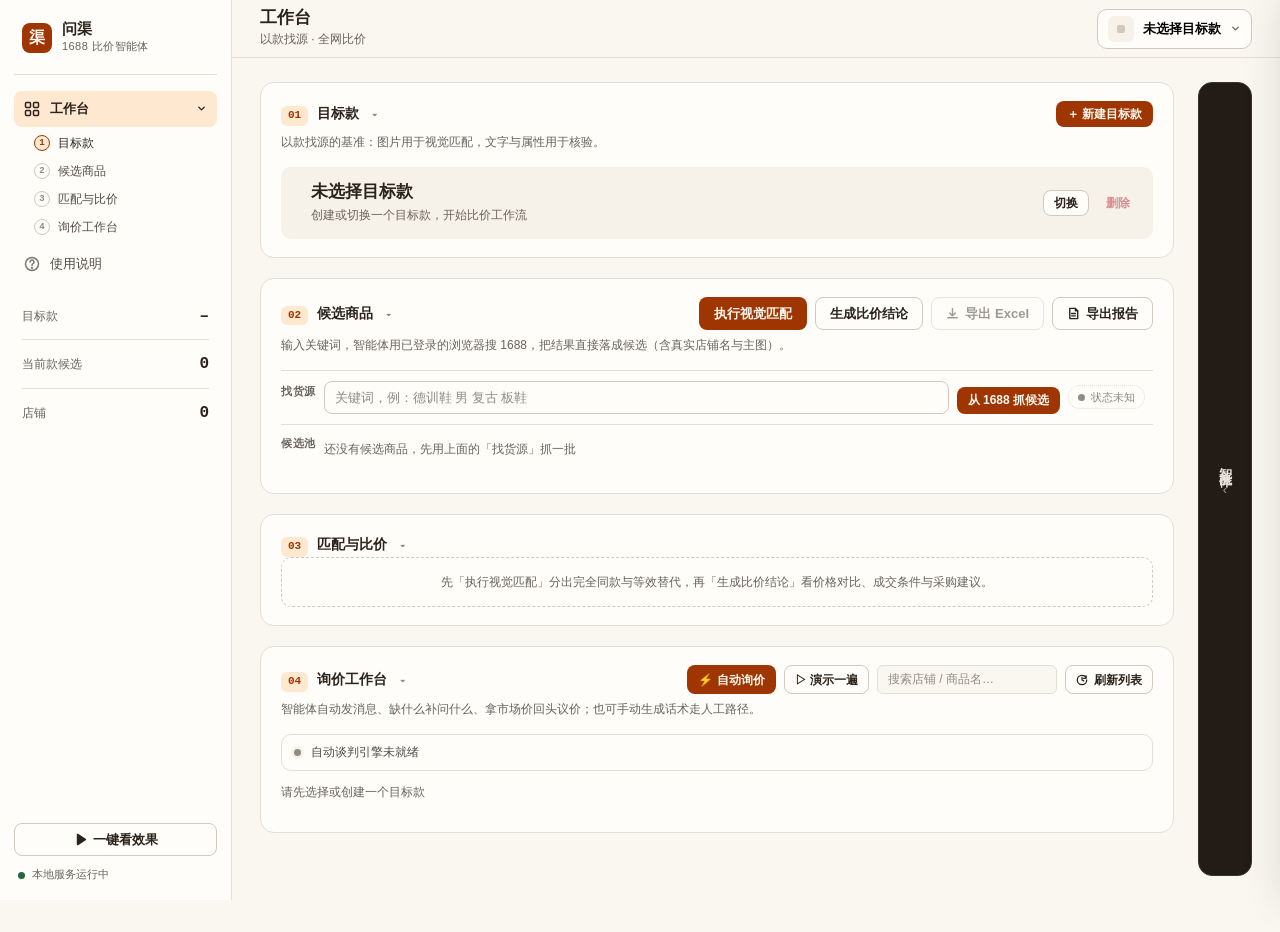
==== commit 66a76205: "fix: 跳转落点让过顶栏，抓取浏览器状态做成三态胶囊 - 流程项 / 抓完候选的跳转统一走 focusZone：自算落点（顶栏高 + 16），   落点用 outline 闪一下（原来的 box-s" ====
--- a/app/web/index.html
+++ b/app/web/index.html
@@ -138,6 +138,10 @@
               <input id="crawl-keywords" class="grow" placeholder="关键词，例：德训鞋 男 复古 板鞋"
                      onkeydown="if(event.key==='Enter'){event.preventDefault();crawlCandidates()}">
               <button type="button" class="btn primary sm" id="btn-crawl" onclick="crawlCandidates()">从 1688 抓候选</button>
+              <button type="button" class="crawl-status" id="crawl-status" onclick="onBrowserChip()"
+                      aria-label="抓取浏览器状态" title="抓取浏览器（CDP 9222）状态，点一下看怎么启动">
+                <span class="cs-dot" aria-hidden="true"></span><span class="cs-text" aria-live="polite">检查中…</span>
+              </button>
               <span class="muted" id="crawl-hint" style="font-size:11px"></span>
             </div>
             <div class="sub-row" id="cand-pool-row">
@@ -210,7 +214,7 @@
                      onkeydown="if(event.key==='Enter')runAgent()">
               <button type="button" class="btn primary" id="btn-agent" onclick="runAgent()">分析</button>
             </div>
-            <div class="list console-chips">
+            <div class="console-chips">
               <span class="chip" onclick="setGoal('帮我分析这个款哪家最便宜，给出采购建议')">哪家最便宜？</span>
               <span class="chip" onclick="setGoal('这个款的数据够不够做比价？有什么问题')">数据够用吗？</span>
               <span class="chip" onclick="setGoal('找出同款，并按价格排序，告诉我能省多少')">比价排序</span>
--- a/app/web/css/style.css
+++ b/app/web/css/style.css
@@ -179,7 +179,23 @@
 .work-col { display: grid; gap: 20px; min-width: 0; }
 
 /* 工作分区 */
-.zone { background: var(--surface); border: 1px solid var(--border); border-radius: var(--r-l); padding: 18px 20px; }
+/* scroll-margin-top：顶栏是 sticky 的，scrollIntoView 会把区块顶到视口 0 位，
+   结果标题正好藏在顶栏（58px）下面。留出顶栏高度 + 一点余量。 */
+.zone {
+  background: var(--surface); border: 1px solid var(--border);
+  border-radius: var(--r-l); padding: 18px 20px;
+  scroll-margin-top: 74px;
+}
+
+/* 跳转落点闪一下边框，告诉你滚到了哪块。
+   用 outline 而不是 box-shadow：shadow 里带着 --shadow（有 y 偏移和模糊），
+   动画时会连阴影一起重画，看起来像区块「浮起来」了一下；outline 不参与布局也不叠阴影。
+   宽度固定在规则上、keyframes 只动颜色，免得浏览器连宽度一起插值。 */
+.zone.is-flash { outline: 2px solid transparent; outline-offset: 2px; animation: zone-flash 1.1s ease-out; }
+@keyframes zone-flash {
+  from { outline-color: var(--accent-deep); }
+  to   { outline-color: transparent; }
+}
 .zone-head { display: flex; align-items: center; gap: 12px; flex-wrap: wrap; }
 .zone-title { display: flex; align-items: baseline; gap: 9px; font-size: 14px; font-weight: 700; }
 .zone-index { font-family: var(--font-mono); font-size: 11px; font-weight: 600; color: var(--accent-deep); background: var(--accent-soft); border-radius: var(--r-s); padding: 1px 7px; }
@@ -195,7 +211,7 @@
 .target-meta { font-size: 12px; color: var(--muted); margin-top: 3px; overflow: hidden; display: -webkit-box; -webkit-line-clamp: 2; -webkit-box-orient: vertical; }
 .target-actions { display: flex; gap: 8px; flex: none; }
 
-.nt-form { margin-top: 14px; border-top: 1px dashed var(--border-strong); padding-top: 16px; }
+.nt-form { margin-top: 14px; border-top: 1px dashed var(--border-strong); padding-top: 16px; scroll-margin-top: 74px; }
 .nt-grid { display: grid; grid-template-columns: repeat(4, 1fr); gap: 12px; }
 .nt-grid .span2 { grid-column: span 2; }
 .nt-actions { display: flex; gap: 8px; margin-top: 14px; }
@@ -220,6 +236,26 @@
 .sub-row select { width: auto; min-width: 150px; flex: none; }
 /* 主区变宽后输入框会一路顶到最右，把按钮推得太远；限个宽度让它俩挨着 */
 #crawl-keywords { max-width: 760px; }
+
+/* 抓取浏览器状态：点一下才知道能不能抓，别等按了按钮才报错 */
+.crawl-status {
+  display: inline-flex; align-items: center; gap: 6px; flex: none;
+  align-self: center; padding: 3px 9px;
+  border: 1px solid var(--border); border-radius: 999px;
+  background: var(--surface); color: var(--muted); cursor: pointer;
+  font-family: var(--font-sans); font-size: 11px; line-height: 1.5;
+  transition: background .15s ease-out, border-color .15s ease-out;
+}
+.crawl-status:hover { background: var(--surface-2); }
+.cs-text { white-space: nowrap; }
+.cs-dot { width: 7px; height: 7px; border-radius: 50%; flex: none; background: var(--faint); }
+.crawl-status.ready { background: var(--leaf-soft); border-color: transparent; color: var(--leaf-deep); }
+.crawl-status.ready .cs-dot { background: var(--leaf-deep); }
+.crawl-status.down { color: var(--ink-2); border-style: dashed; }
+.crawl-status.down .cs-dot { background: var(--danger); }
+/* 未知态：后端没应声，既不能说好也不能说坏 */
+.crawl-status.unknown { color: var(--faint); border-style: dotted; }
+.crawl-status.unknown .cs-dot { background: var(--faint); }
 
 /* 按钮 */
 .btn {
@@ -836,3 +872,15 @@
 }
 .inq-toast-item:hover { background: var(--console-surface); }
 .inq-toast-item.out { opacity: 0; transform: translateY(-6px); }
+
+/* ==================== 减少动效 ==================== */
+/* 系统里关了动效就别再给它动：落点闪、新行闪、平滑滚动都退化成瞬时。
+   用 .01ms 而不是 0，是为了让动画事件（animationend）照常触发。 */
+@media (prefers-reduced-motion: reduce) {
+  *, *::before, *::after {
+    animation-duration: .01ms !important;
+    animation-iteration-count: 1 !important;
+    transition-duration: .01ms !important;
+    scroll-behavior: auto !important;
+  }
+}
